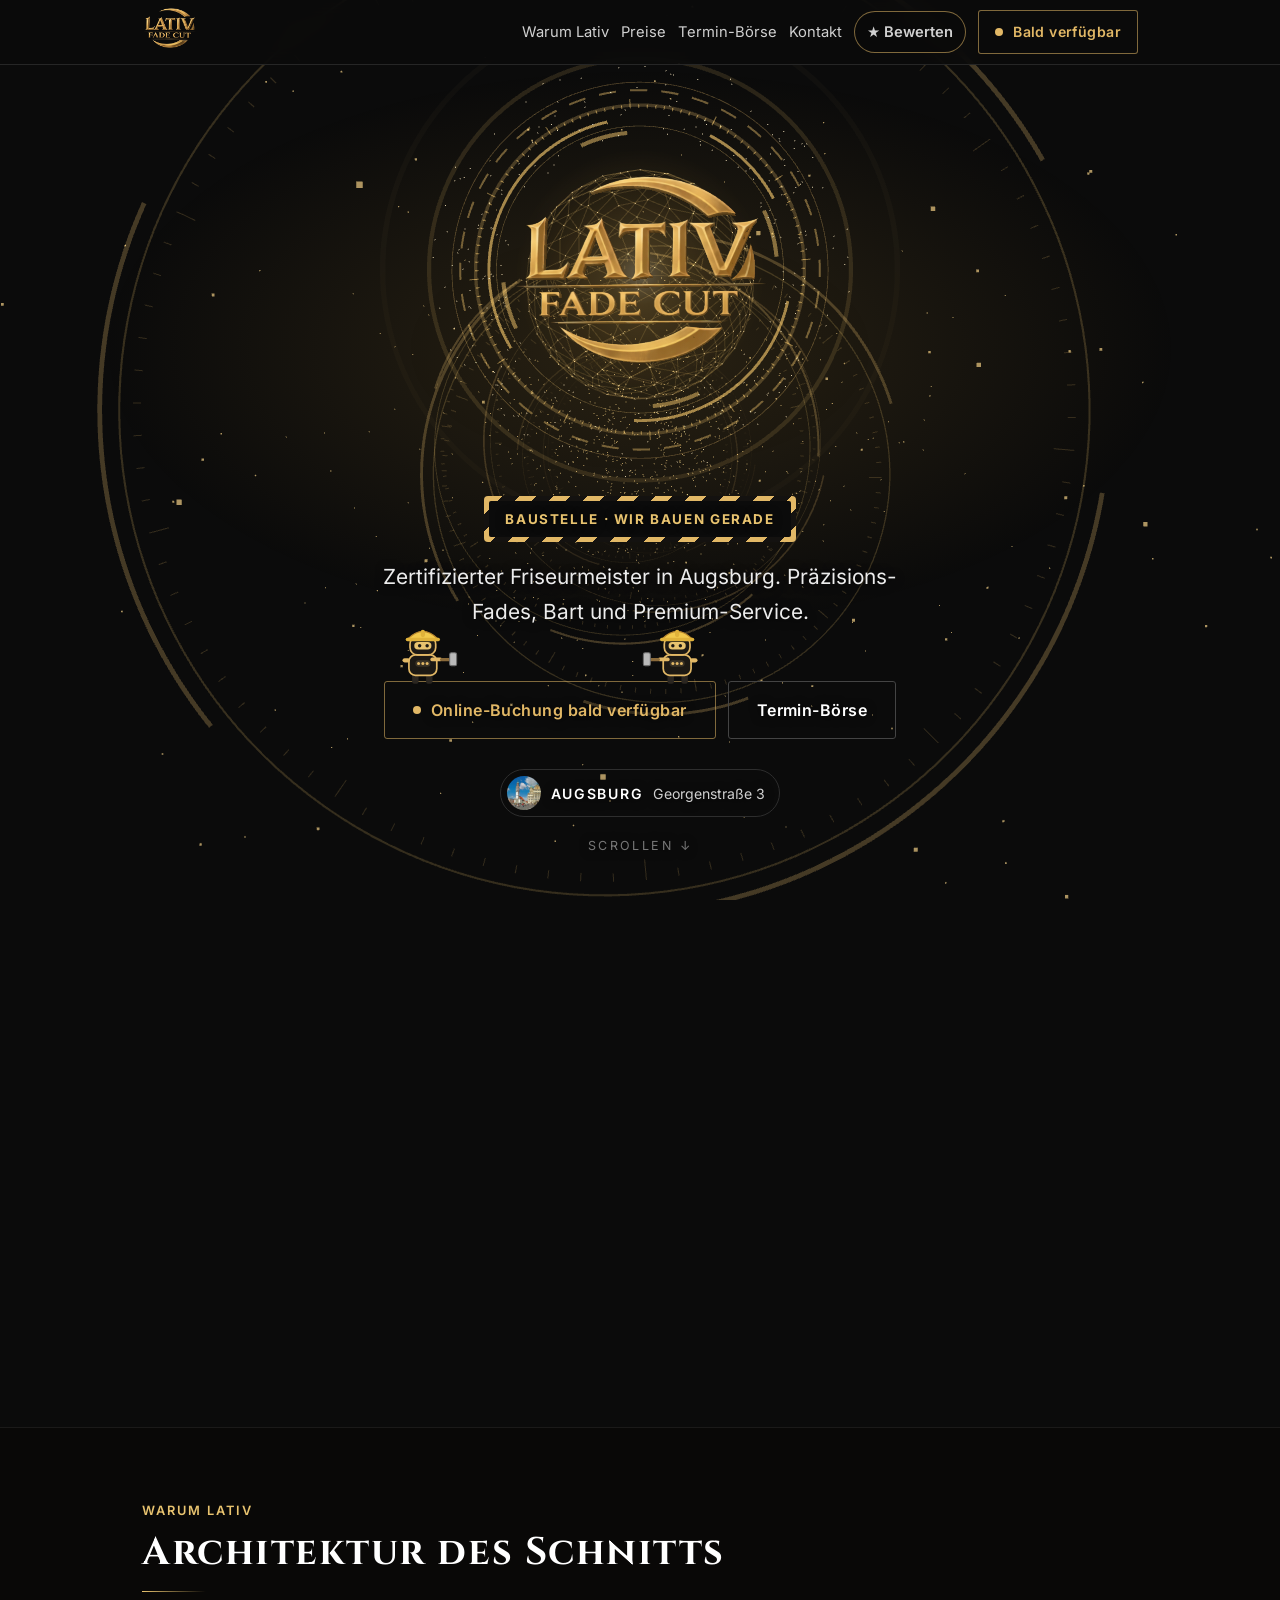
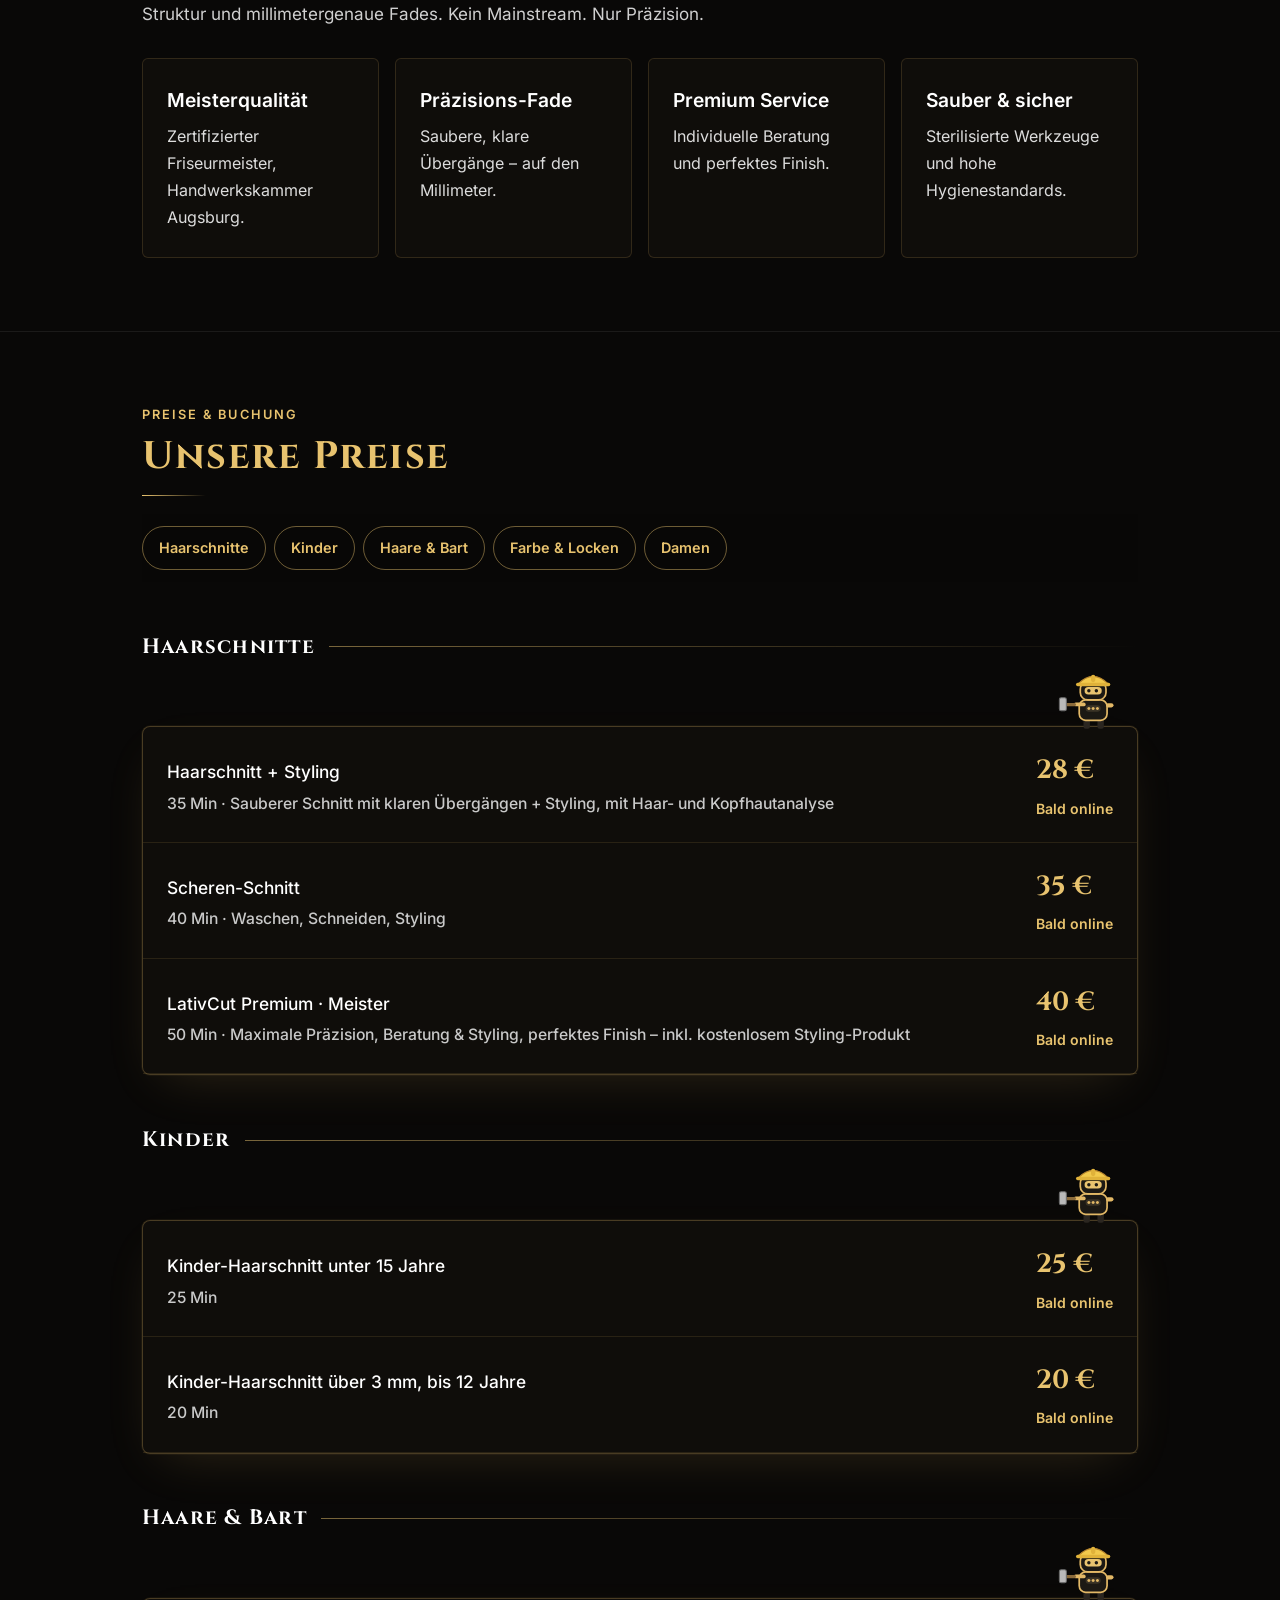
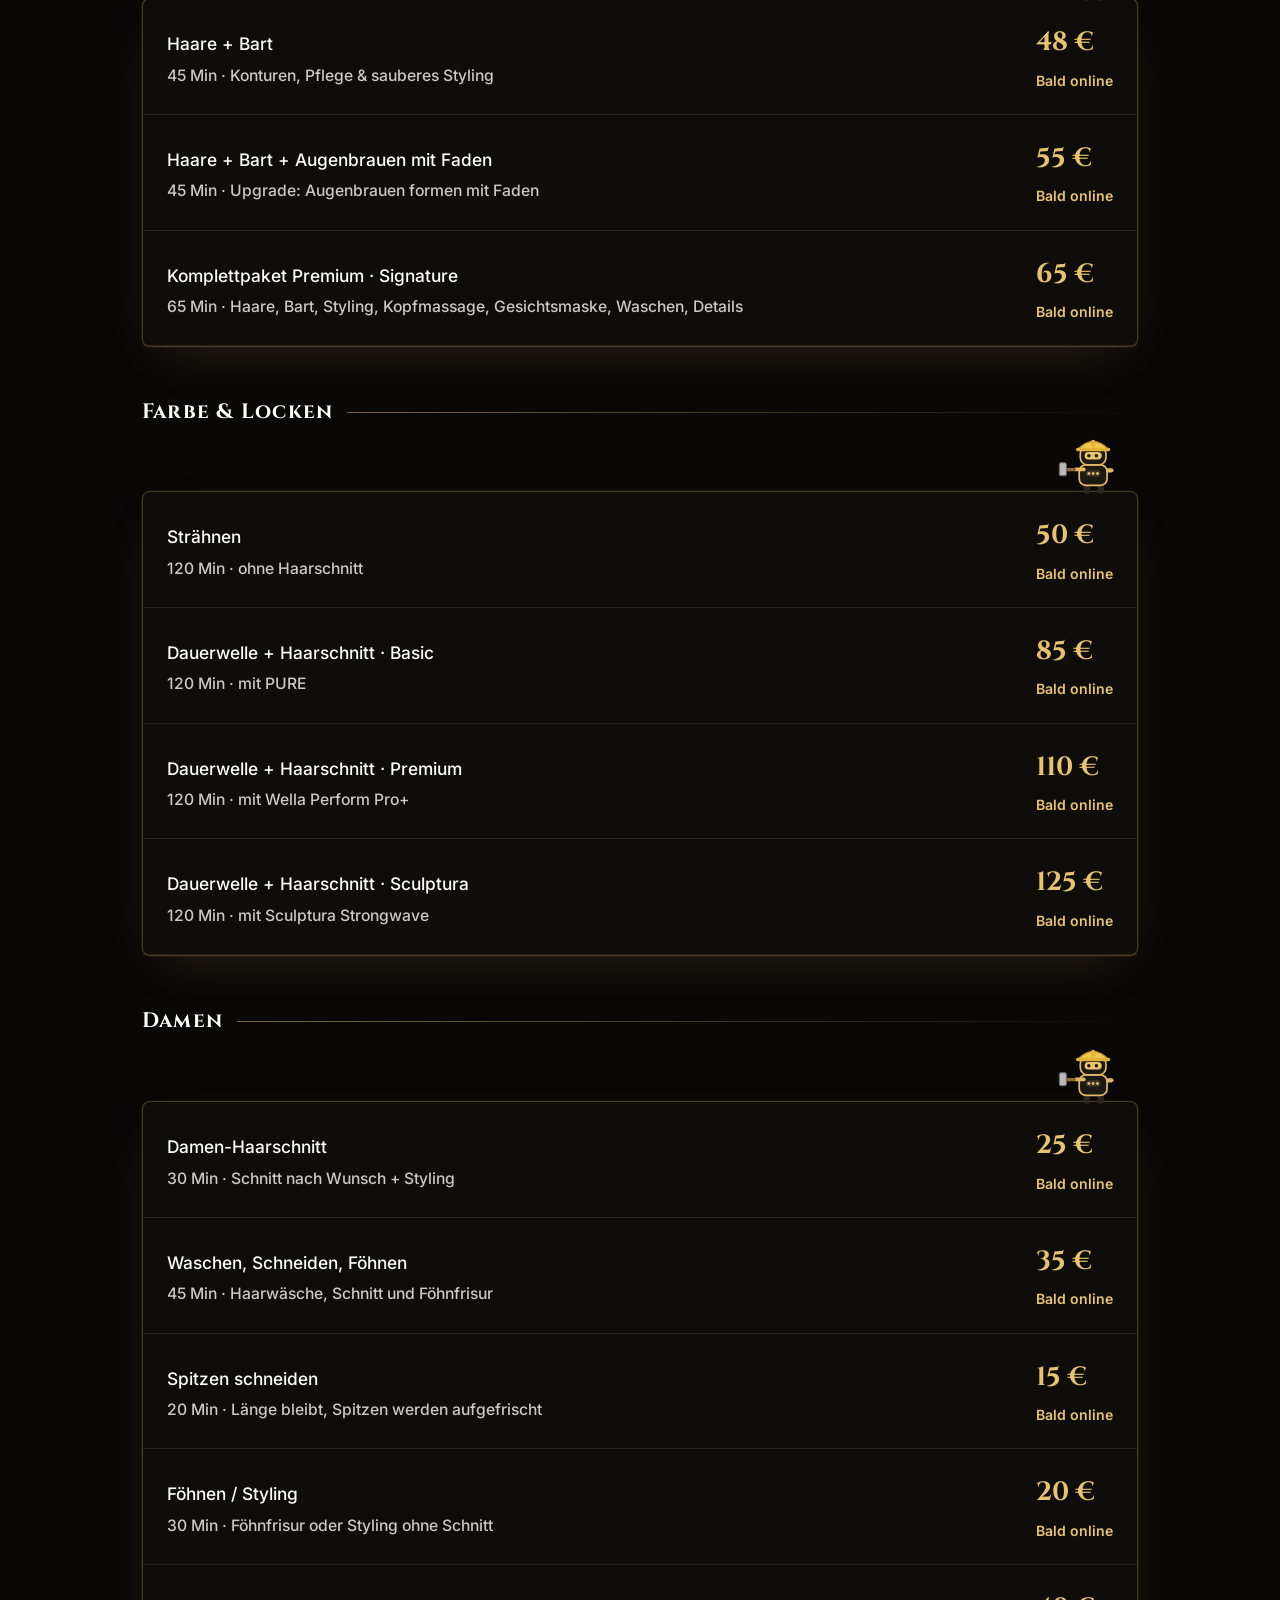
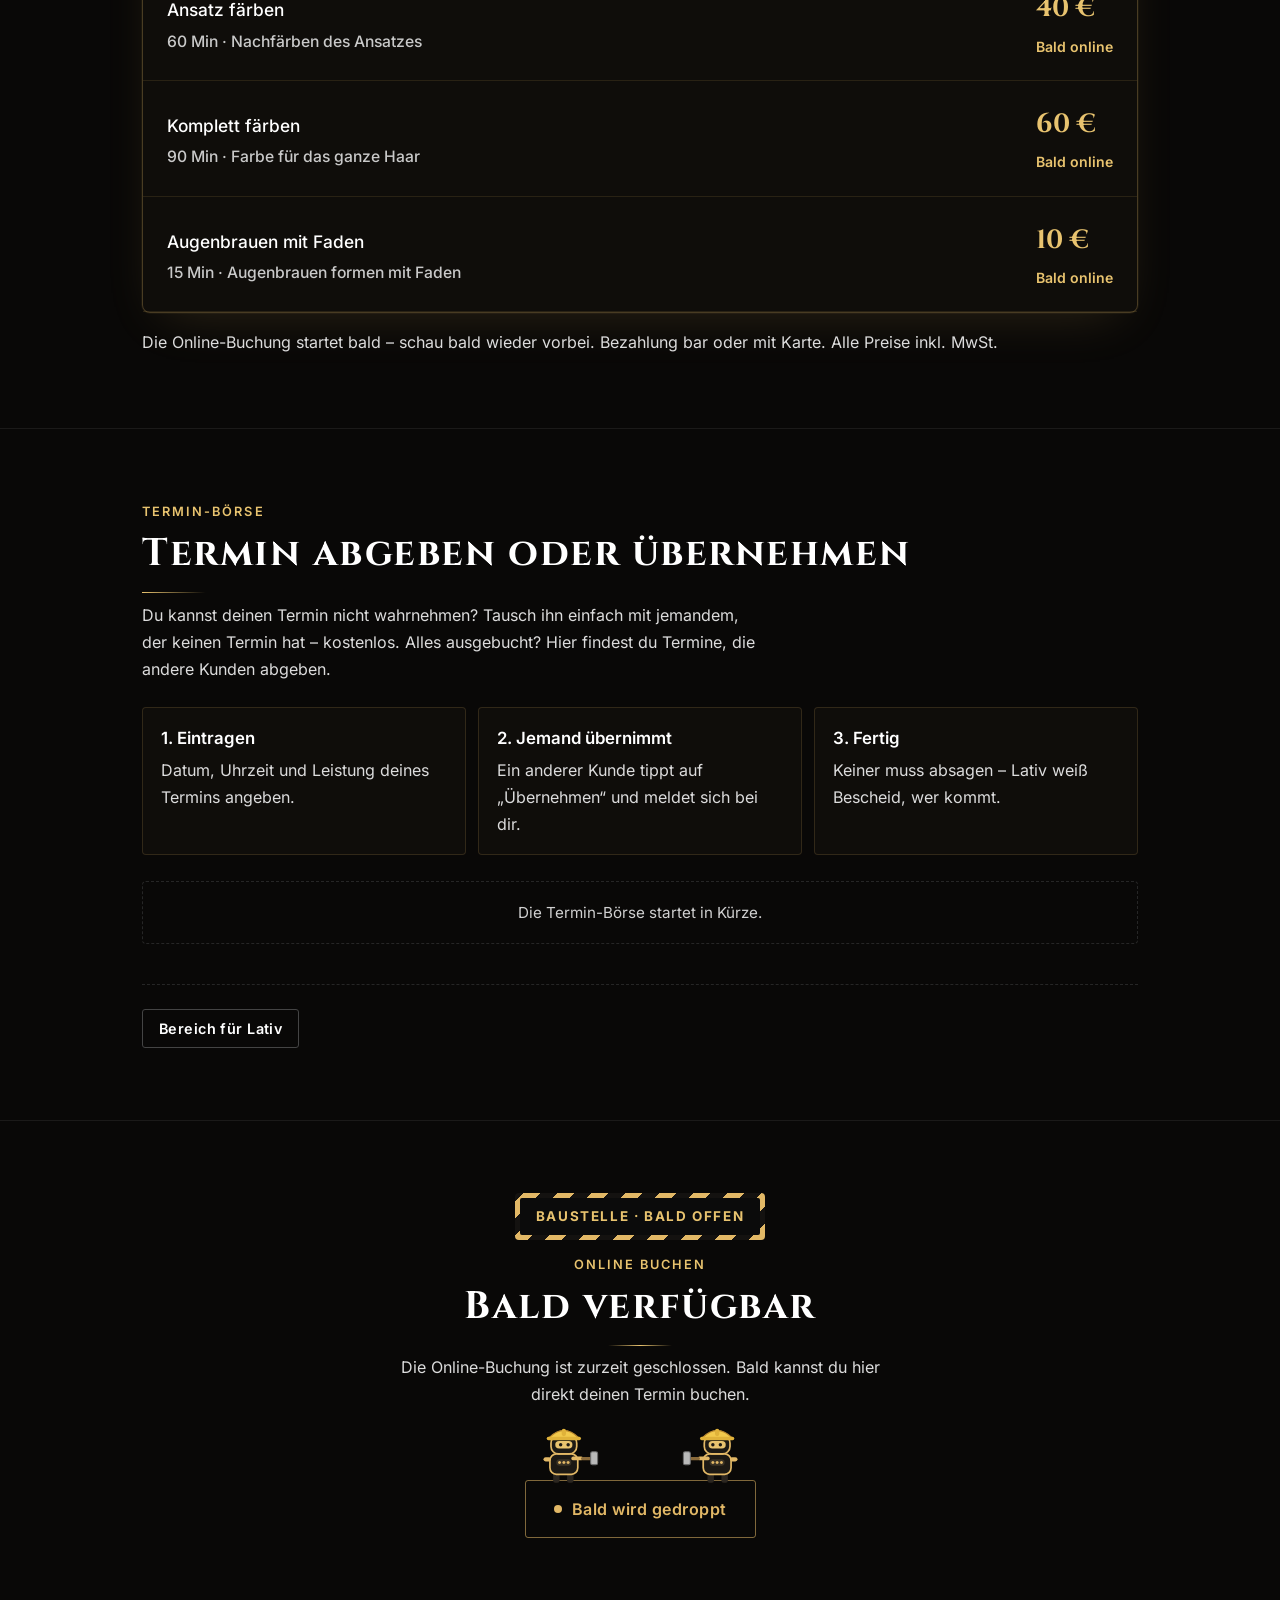
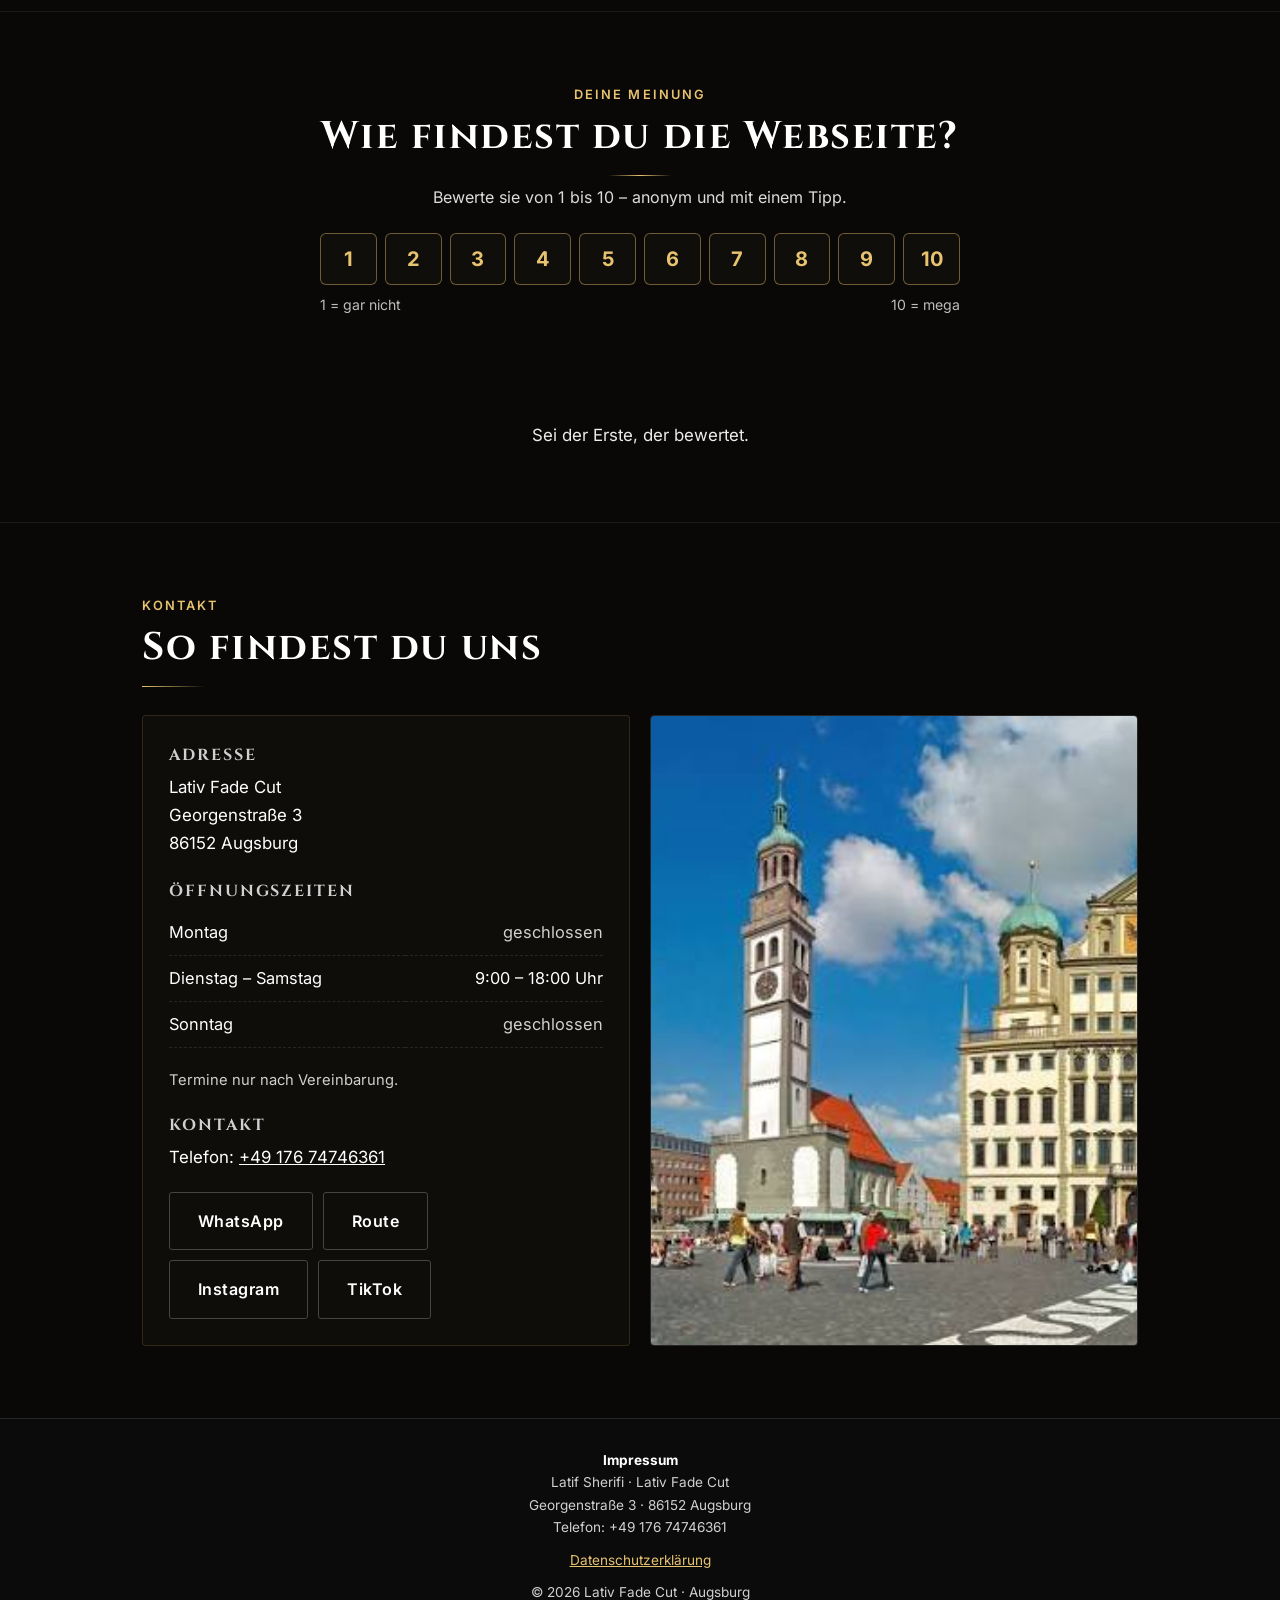
==== index.html @ 066f89dd "Lokale Schriften, Datenschutz Co-Authored-By: Claude Opus 5.5 <noreply@anthropic.com> Claude-Session" ====
<!DOCTYPE html>
<html lang="de">
<head>
<meta charset="utf-8">
<meta name="viewport" content="width=device-width, initial-scale=1">
<title>Lativ Fade Cut – Friseur in Augsburg</title>
<meta name="description" content="Lativ Fade Cut – Friseurmeister in Augsburg. Fade, Locken, Farbe, Damen- und Herrenhaarschnitte. Georgenstraße 3, 86152 Augsburg. Termin online buchen oder über die Termin-Börse übernehmen.">
<link rel="icon" href="img/logo.png">
<link rel="stylesheet" href="fonts.css">
<style>
  :root{
    --bg:#0b0b0b; --panel:#141414; --line:#262626;
    --gold:#ffffff; --gold-2:#ffffff; --text:#ffffff; --muted:#d0d0d0;
  }
  *{box-sizing:border-box;margin:0;padding:0}
  html{scroll-behavior:smooth}
  body{background:var(--bg);color:var(--text);font-family:Inter,system-ui,sans-serif;line-height:1.55;-webkit-font-smoothing:antialiased}
  a{color:inherit}
  .wrap{max-width:1040px;margin:0 auto;padding:0 22px}
  h1,h2,h3{font-family:Cinzel,serif;font-weight:700;letter-spacing:.04em}
  h2{font-size:clamp(1.6rem,4vw,2.2rem);color:var(--gold-2);margin-bottom:8px}
  .eyebrow{font-size:.78rem;letter-spacing:.22em;text-transform:uppercase;color:var(--muted);font-weight:600;margin-bottom:10px}
  section{padding:72px 0;border-top:1px solid var(--line)}


  .btn{display:inline-flex;align-items:center;justify-content:center;gap:10px;padding:15px 28px;border-radius:3px;font-weight:600;font-size:1rem;letter-spacing:.03em;text-decoration:none;transition:background .15s ease, border-color .15s ease;cursor:pointer;font-family:inherit}
  .btn-gold{background:#fff;border:1px solid #fff;color:#0b0b0b}
  .btn-gold:hover{background:#e4e4e4;border-color:#e4e4e4}
  .btn-ghost{border:1px solid #444;color:#fff;background:transparent}
  .btn-ghost:hover{border-color:var(--gold)}
  .btn-sm{padding:10px 16px;font-size:.9rem}

  header{position:sticky;top:0;z-index:20;background:rgba(11,11,11,.86);backdrop-filter:blur(10px);border-bottom:1px solid var(--line)}
  .nav{display:flex;align-items:center;justify-content:space-between;height:64px}
  .nav img{height:42px;width:auto}
  .nav nav{display:flex;gap:22px;align-items:center}
  .nav nav a{text-decoration:none;color:var(--muted);font-size:.92rem}
  .nav nav a:hover{color:var(--gold-2)}
  .nav .btn{padding:9px 16px;font-size:.88rem}
  .nav nav a.btn{color:#0b0b0b}
  @media(max-width:720px){.nav nav a.link{display:none}}

  /* 3D-Logo-Hero: Logo setzt sich aus Teilen zusammen, dreht mit Maus/Finger/Scroll */
  .hero{position:relative;height:118vh}
  .stage{position:sticky;top:64px;height:calc(100vh - 64px);height:calc(100svh - 64px);overflow:hidden;display:flex;flex-direction:column;justify-content:flex-end;align-items:center;text-align:center;padding:0 22px 44px;background:radial-gradient(ellipse 60% 48% at 50% 34%,rgba(201,154,60,.16),transparent 70%)}
  .stage canvas{position:absolute;inset:0;width:100%;height:100%;display:block;touch-action:pan-y}
  .stage img.logo{position:absolute;left:50%;top:30%;transform:translate(-50%,-50%);width:min(380px,78vw);height:auto}
  .stage.gl img.logo{display:none}
  .stage.flat img.logo{animation:float3d 6s ease-in-out infinite}
  @keyframes float3d{0%,100%{transform:translate(-50%,-50%) perspective(800px) rotateY(-14deg)}50%{transform:translate(-50%,-54%) perspective(800px) rotateY(14deg)}}
  .copy{position:relative;z-index:2}
  .hero p.lead{font-size:clamp(1.05rem,2.6vw,1.25rem);color:var(--muted);max-width:560px;margin:0 auto 22px}
  .hero .cta{display:flex;gap:12px;justify-content:center;flex-wrap:wrap}
  .hint{margin-top:18px;font-size:.78rem;letter-spacing:.2em;color:#777;animation:bob 2s ease-in-out infinite}
  @keyframes bob{50%{transform:translateY(5px)}}
  @media(max-width:720px){.stage{padding-bottom:96px}.hint{display:none}}
  .badge{display:inline-flex;align-items:center;gap:10px;margin-top:30px;padding:6px 14px 6px 6px;border-radius:999px;border:1px solid #2e2e2e;font-size:.88rem;color:var(--muted)}
  .badge img{width:34px;height:34px;border-radius:50%;object-fit:cover}
  .badge b{letter-spacing:.12em;color:var(--text);font-weight:600}

  .grid{display:grid;grid-template-columns:repeat(auto-fit,minmax(210px,1fr));gap:16px;margin-top:30px}
  .card{background:var(--panel);border:1px solid var(--line);border-radius:4px;padding:24px}
  .card h3{font-size:1.1rem;color:var(--gold-2);margin-bottom:6px}
  .card p{color:var(--muted);font-size:.95rem}

  .prices{margin-top:24px;background:var(--panel);border:1px solid var(--line);border-radius:4px;overflow:hidden}
  .row{display:flex;justify-content:space-between;align-items:baseline;gap:16px;padding:20px 24px;border-bottom:1px solid var(--line)}
  .row:last-child{border-bottom:none}
  .row span{color:var(--muted);font-size:.9rem;display:block}
  a.row{text-decoration:none;transition:background .15s}
  a.row:hover{background:#181614}
  .row strong em{display:block;font-family:Inter,sans-serif;font-style:normal;font-size:.8rem;color:var(--muted);text-align:right;margin-top:4px}
  .row strong{font-family:Cinzel,serif;font-size:1.5rem;color:var(--gold-2);white-space:nowrap}
  .note{margin-top:16px;color:var(--muted);font-size:.92rem}

  .book{text-align:center}
  .book p{color:var(--muted);max-width:520px;margin:0 auto 26px}

  /* Termin-Börse */
  .tb-intro{color:var(--muted);max-width:620px;margin:6px 0 24px}
  .tb-steps{display:grid;grid-template-columns:repeat(auto-fit,minmax(200px,1fr));gap:12px;margin-bottom:26px}
  .tb-step{background:var(--panel);border:1px solid var(--line);border-radius:4px;padding:16px 18px;font-size:.92rem;color:var(--muted)}
  .tb-step b{display:block;color:#fff;font-family:Cinzel,serif;font-size:1.05rem;margin-bottom:4px}
  .tb-list{display:grid;grid-template-columns:repeat(auto-fit,minmax(280px,1fr));gap:14px;margin-top:14px}
  .offer{background:var(--panel);border:1px solid var(--line);border-radius:4px;padding:18px 20px;display:flex;flex-direction:column;gap:10px}
  .offer.taken{opacity:.5}
  .offer .when{font-family:Cinzel,serif;font-size:1.15rem}
  .offer .what{color:var(--muted);font-size:.9rem}
  .offer .top{display:flex;justify-content:space-between;align-items:flex-start;gap:10px}
  .pill{font-size:.8rem;padding:4px 12px;border-radius:999px;border:1px solid #444;white-space:nowrap}
  .pill.free{background:#fff;color:#0b0b0b;border-color:#fff}
  .panel{background:var(--panel);border:1px solid var(--line);border-radius:4px;padding:22px;margin-top:14px}
  .field{display:block;margin-top:12px;font-size:.85rem;color:var(--muted)}
  .field input,.field select{display:block;width:100%;margin-top:6px;background:#0b0b0b;color:#fff;border:1px solid #333;border-radius:3px;padding:11px 12px;font-size:1rem;font-family:inherit}
  .field input:focus,.field select:focus{outline:none;border-color:#fff}
  .err{color:#f09595;font-size:.88rem;margin-top:10px;min-height:1em}
  .ok{color:#fff;font-size:.95rem;margin-top:10px}
  .actions{display:flex;gap:10px;flex-wrap:wrap;margin-top:16px}
  .sub{font-size:.78rem;letter-spacing:.2em;color:var(--muted);font-weight:600;margin-top:30px}
  .hidden{display:none}
  .admin{margin-top:40px;border-top:1px dashed var(--line);padding-top:24px}
  .logrow{padding:12px 0;border-bottom:1px dashed var(--line);font-size:.95rem}
  .logrow small{display:block;color:var(--muted)}
  .empty{color:var(--muted);font-size:.95rem;padding:18px;border:1px dashed var(--line);border-radius:4px;text-align:center}

  .contact{display:grid;grid-template-columns:1fr 1fr;gap:20px;margin-top:28px}
  @media(max-width:720px){.contact{grid-template-columns:1fr}}
  .contact .photo{border-radius:4px;overflow:hidden;border:1px solid var(--line);min-height:240px;background:url(img/rathaus.jpg) center/cover}
  .info{background:var(--panel);border:1px solid var(--line);border-radius:4px;padding:26px}
  .info h3{font-size:1rem;color:var(--muted);margin:0 0 6px;letter-spacing:.12em}
  .info p{margin-bottom:20px}
  .hours{width:100%;border-collapse:collapse;margin-bottom:20px}
  .hours td{padding:6px 0;border-bottom:1px dashed var(--line)}
  .hours td:last-child{text-align:right;color:var(--gold-2)}
  .hours tr.closed td:last-child{color:var(--muted)}


  /* ===== Ganze Seite 3D: fester WebGL-Hintergrund + 3D-Karten ===== */
  #bg3d{position:fixed;inset:0;width:100%;height:100%;z-index:0;pointer-events:none;display:block}
  main,footer{position:relative;z-index:1}
  section{border-top:1px solid rgba(255,255,255,.07)}
  .card,.prices,.info,.tb-step,.offer,.panel{background:rgba(18,16,13,.9);border-color:rgba(226,184,102,.16)}
  .card,.prices,.info{position:relative}
  @media(hover:hover){.card,.prices,.info{transform-style:preserve-3d}}
  .card::after,.prices::after,.info::after{content:"";position:absolute;inset:0;border-radius:inherit;pointer-events:none;opacity:0;transition:opacity .3s;background:radial-gradient(420px circle at var(--mx,50%) var(--my,50%),rgba(226,184,102,.13),transparent 60%)}
  .card:hover::after,.prices:hover::after,.info:hover::after{opacity:1}
  .card h3{transform:translateZ(30px)}
  .js3d .r3d{opacity:0;transform:perspective(900px) rotateX(16deg) translateY(46px) scale(.97);transition:opacity .9s ease,transform 1s cubic-bezier(.2,.7,.2,1)}
  .js3d .r3d.in{opacity:1;transform:perspective(900px) rotateX(0) translateY(0) scale(1)}
  .js3d .r3d.in.tilt{transition:transform .15s ease-out}

  /* ===== Gold-Preise + Daten-Pakete zum Logo ===== */
  #preise h2{background:linear-gradient(100deg,#a87a2a,#f3d27e 40%,#fff3cf 50%,#e2b866 60%,#a87a2a);background-size:260% 100%;-webkit-background-clip:text;background-clip:text;-webkit-text-fill-color:transparent;animation:shine 6s linear infinite}
  .row strong{background:linear-gradient(100deg,#b8862e 0%,#f6d98b 35%,#fff4d0 50%,#e2b866 65%,#a87a2a 100%);background-size:260% 100%;-webkit-background-clip:text;background-clip:text;-webkit-text-fill-color:transparent;animation:shine 4s linear infinite;filter:drop-shadow(0 0 10px rgba(226,184,102,.25))}
  .row strong em{-webkit-text-fill-color:#d9b267;color:#d9b267}
  @keyframes shine{from{background-position:130% 0}to{background-position:-130% 0}}
  .prices{border-color:rgba(226,184,102,.28)!important;box-shadow:0 0 0 1px rgba(226,184,102,.05),0 18px 50px -20px rgba(226,184,102,.18)}
  .row{border-bottom-color:rgba(226,184,102,.12)!important;transition:background .4s,box-shadow .4s}
  a.row:hover{background:rgba(226,184,102,.07)}
  .row.send{background:rgba(226,184,102,.08);box-shadow:inset 3px 0 0 #e2b866}
  #data3d{position:fixed;inset:0;width:100%;height:100%;z-index:25;pointer-events:none}
  .nav img{transition:transform .25s,filter .25s}

  /* ===== Vor dem Start: Buchung noch zu ===== */
  .btn.soon{background:transparent!important;border:1px solid rgba(226,184,102,.55)!important;color:#e2b866!important;cursor:default;pointer-events:none;gap:10px}
  .btn.soon::before{content:"";width:8px;height:8px;border-radius:50%;background:#e2b866;box-shadow:0 0 0 0 rgba(226,184,102,.6);animation:ping 1.8s ease-out infinite}
  @keyframes ping{70%{box-shadow:0 0 0 9px rgba(226,184,102,0)}100%{box-shadow:0 0 0 0 rgba(226,184,102,0)}}
  .closed-pill{display:inline-flex;align-items:center;gap:8px;margin-bottom:16px;padding:6px 14px;border-radius:999px;border:1px solid rgba(226,184,102,.4);background:rgba(18,16,13,.6);color:#e2b866;font-size:.82rem;letter-spacing:.14em;font-weight:600}
  .closed .row{pointer-events:none;cursor:default}
  .float .btn.soon,header .btn.soon{background:rgba(11,11,11,.96)!important}
  .closed .row strong em{-webkit-text-fill-color:#9a8a6a;color:#9a8a6a}

  /* ===== Gut lesbare Schrift: größer, mehr Kontrast, kein Glanz, kein Blinken ===== */
  body{font-size:17px;line-height:1.65}
  .eyebrow{font-size:.86rem;letter-spacing:.14em;color:#d8d8d8}
  h2{font-size:clamp(1.8rem,4.6vw,2.4rem);line-height:1.2}
  .hero p.lead{font-size:clamp(1.12rem,2.8vw,1.3rem);color:#ececec}
  .copy,.hero p.lead{text-shadow:0 1px 10px rgba(0,0,0,.85)}
  .card p,.note,.tb-intro,.tb-step,.offer .what,.book p{font-size:1rem;color:#d6d6d6}
  .card h3{font-size:1.2rem}
  .row{padding:22px 24px}
  .row div{font-size:1.08rem;font-weight:500}
  .row span{font-size:.98rem;color:#cfcfcf;margin-top:4px}
  #preise h2,.row strong{background:none!important;-webkit-text-fill-color:#e8c36f!important;color:#e8c36f!important;animation:none!important;filter:none!important}
  .row strong{font-size:1.65rem}
  .row strong em{font-size:.88rem!important;font-weight:600;-webkit-text-fill-color:#e8c36f!important;color:#e8c36f!important}
  .hours td{padding:9px 0;font-size:1.02rem}
  .info p{font-size:1.05rem}
  .card::after,.prices::after,.info::after{display:none}
  .hint{animation:none}
  .btn.soon::before{animation:none}
  .card,.prices,.info,.tb-step,.offer,.panel{background:rgba(16,14,12,.88)}

  /* ===== Baustelle: kleine Agenten hämmern an der Buchung ===== */
  .btn.soon{position:relative;overflow:visible}
  .closed .prices{position:relative;overflow:visible}
  .bot{position:absolute;bottom:calc(100% - 4px);width:52px;height:60px;pointer-events:none;z-index:3}
  .bot.l{left:14px}.bot.r{right:14px}
  .bot.r svg{transform:scaleX(-1)}
  .bot svg{width:100%;height:100%;overflow:visible}
  .bot .arm{transform-box:view-box;transform-origin:29px 31px;animation:hammer 1s cubic-bezier(.55,0,.5,1) infinite}
  .bot .bod{transform-box:view-box;transform-origin:22px 48px;animation:squash 1s ease-in-out infinite}
  .bot .spark{opacity:0;transform-box:view-box;transform-origin:41px 47px;animation:spark 1s ease-out infinite}
  .bot.r .arm,.bot.r .bod,.bot.r .spark{animation-delay:-.5s}
  .prices .bot.r{right:20px}
  @keyframes hammer{0%{transform:rotate(-50deg)}55%{transform:rotate(-62deg)}72%{transform:rotate(72deg)}80%{transform:rotate(64deg)}100%{transform:rotate(-50deg)}}
  @keyframes squash{0%,60%,100%{transform:scale(1,1)}74%{transform:scale(1.06,.93)}86%{transform:scale(.98,1.02)}}
  @keyframes spark{0%,70%{opacity:0;transform:scale(.4)}74%{opacity:.9;transform:scale(1)}88%{opacity:0;transform:scale(1.3)}100%{opacity:0}}
  .tape{display:inline-block;padding:5px;margin-bottom:18px;border-radius:4px;background:repeating-linear-gradient(-45deg,#e2b866 0 12px,#141210 12px 24px)}
  .tape span{display:block;background:#0b0b0b;color:#e8c36f;padding:7px 16px;font-weight:700;letter-spacing:.12em;font-size:.84rem;border-radius:2px}
  .book .tape{margin-bottom:14px}
  .closed .hero .cta{margin-top:52px}
  .closed #buchen .btn.soon{margin-top:46px}
  .closed #preise .prices{margin-top:62px}
  /* ===== Logo fällt durch den Ring und landet auf dem Landeplatz ===== */
  #logo3d.fly{position:fixed;inset:auto;left:0;top:0;width:100%;z-index:-1;pointer-events:none}
  .dock{height:300px;position:relative}
  @media(max-width:720px){.dock{height:250px}}
  /* ===== Abstimmung 1–10 ===== */
  .vote{text-align:center}
  .vote p.vsub{font-size:1rem;letter-spacing:0;font-weight:400;color:#d6d6d6;max-width:520px;margin:6px auto 22px}
  .scale{display:grid;grid-template-columns:repeat(10,minmax(0,1fr));gap:8px;max-width:640px;margin:0 auto}
  @media(max-width:600px){.scale{grid-template-columns:repeat(5,minmax(0,1fr))}}
  .scale button{height:52px;border-radius:6px;border:1px solid rgba(226,184,102,.45);background:rgba(18,16,13,.9);color:#e8c36f;font:700 1.25rem Inter,sans-serif;cursor:pointer;transition:background .15s,transform .15s}
  .scale button:hover{background:rgba(226,184,102,.12)}
  .scale button:focus-visible{outline:2px solid #e8c36f;outline-offset:2px}
  .scale button.mine{background:#e8c36f;color:#0b0b0b}
  .scale.done button{cursor:default}
  .ends{display:flex;justify-content:space-between;max-width:640px;margin:8px auto 0;color:#bdbdbd;font-size:.88rem}
  .result{margin:22px auto 0;max-width:640px;min-height:1.6em;font-size:1.05rem;color:#ececec}
  .result b{color:#e8c36f;font-size:1.5rem}
  .bars{display:grid;grid-template-columns:repeat(10,minmax(0,1fr));gap:8px;max-width:640px;margin:14px auto 0;height:70px;align-items:end}
  .bars i{display:block;background:linear-gradient(#e8c36f,#a87a2a);border-radius:3px 3px 0 0;min-height:2px}
  /* Kleiner Bewerten-Knopf oben (nur solange die Buchung zu ist) */
  .rate-top{display:inline-flex;align-items:center;gap:6px;padding:8px 12px;border-radius:999px;border:1px solid rgba(226,184,102,.55);color:#e8c36f;text-decoration:none;font-size:.85rem;font-weight:600;white-space:nowrap;background:rgba(11,11,11,.6)}
  .rate-top:hover{background:rgba(226,184,102,.12)}
  .nav nav{gap:12px}
  @media(max-width:420px){.rate-top{padding:7px 10px;font-size:.8rem}.nav .btn{padding:8px 11px;font-size:.8rem}}
  /* ===== Feinschliff: Lesbarkeit, Luxus, Preis-Übersicht ===== */
  main > section{background:rgba(9,8,7,.78)}
  .eyebrow{color:#e8c36f;font-size:.8rem;letter-spacing:.16em}
  section h2{line-height:1.15}
  section h2::after{content:"";display:block;width:64px;height:1px;margin-top:16px;background:linear-gradient(90deg,#e8c36f,rgba(232,195,111,0))}
  .vote h2::after,.book h2::after{margin-left:auto;margin-right:auto;background:linear-gradient(90deg,rgba(232,195,111,0),#e8c36f,rgba(232,195,111,0))}
  .card h3,.tb-step b{font-family:Inter,system-ui,sans-serif!important;font-weight:600;letter-spacing:0;color:#fff;transform:none}
  .card p,.tb-step,.offer .what,.note,.tb-intro,.book p,.vote p.vsub{color:#dcdcdc;line-height:1.7}
  .card{padding:26px 24px;border-radius:6px}
  .prices{border-radius:8px}
  .row div{color:#fff}
  .row span{color:#c9c9c9}
  .cat{font-family:Cinzel,serif;font-size:1.3rem;letter-spacing:.06em;color:#fff;margin:48px 0 14px;display:flex;align-items:center;gap:14px;scroll-margin-top:130px}
  .cat::after{content:"";flex:1;height:1px;background:linear-gradient(90deg,rgba(232,195,111,.5),rgba(232,195,111,0))}
  .chips{position:sticky;top:64px;z-index:6;display:flex;gap:8px;overflow-x:auto;padding:12px 0;margin:18px 0 0;background:rgba(9,8,7,.95);scrollbar-width:none}
  .chips::-webkit-scrollbar{display:none}
  .chips a{flex:none;padding:9px 16px;border:1px solid rgba(232,195,111,.45);border-radius:999px;color:#e8c36f;text-decoration:none;font-size:.9rem;font-weight:600;white-space:nowrap}
  .chips a:hover{background:rgba(232,195,111,.12)}
  .closed .float{display:none}
  .closed footer{padding-bottom:40px}
  footer{border-top:1px solid var(--line);padding:30px 0 110px;color:var(--muted);font-size:.85rem;text-align:center}

  .float{position:fixed;left:16px;right:16px;bottom:16px;z-index:30;display:none}
  .float .btn{width:100%}
  @media(max-width:720px){.float{display:block}}
</style>
</head>
<body>

<canvas id="bg3d" aria-hidden="true"></canvas>
<header>
  <div class="wrap nav">
    <a href="#top"><img src="img/logo.png" alt="Lativ Fade Cut"></a>
    <nav>
      <a class="link" href="#leistungen">Warum Lativ</a>
      <a class="link" href="#preise">Preise</a>
      <a class="link" href="#tauschen">Termin-Börse</a>
      <a class="link" href="#kontakt">Kontakt</a>
      <a class="btn btn-gold js-book" href="https://cal.eu/lativfadecut">Termin buchen</a>
    </nav>
  </div>
</header>

<main id="top">
  <div class="hero">
    <div class="stage" id="stage">
      <canvas id="logo3d" aria-hidden="true"></canvas>
      <img class="logo" src="img/logo.png" alt="Lativ Fade Cut Logo">
      <div class="copy">
        <p class="lead">Zertifizierter Friseurmeister in Augsburg. Präzisions-Fades, Bart und Premium-Service.</p>
        <div class="cta">
          <a class="btn btn-gold js-book" href="https://cal.eu/lativfadecut">Jetzt Termin buchen</a>
          <a class="btn btn-ghost" href="#tauschen">Termin-Börse</a>
        </div>
        <div class="badge"><img src="img/rathaus.jpg" alt=""><b>AUGSBURG</b> Georgenstraße 3</div>
        <div class="hint">SCROLLEN ↓</div>
      </div>
    </div>
  </div>

  <div class="dock" id="dock" aria-hidden="true"></div>

  <section id="leistungen">
    <div class="wrap">
      <div class="eyebrow">Warum Lativ</div>
      <h2>Architektur des Schnitts</h2>
      <p style="color:var(--muted);max-width:620px;margin-top:6px">Struktur und millimetergenaue Fades. Kein Mainstream. Nur Präzision.</p>
      <div class="grid">
        <div class="card"><h3>Meisterqualität</h3><p>Zertifizierter Friseurmeister, Handwerkskammer Augsburg.</p></div>
        <div class="card"><h3>Präzisions-Fade</h3><p>Saubere, klare Übergänge – auf den Millimeter.</p></div>
        <div class="card"><h3>Premium Service</h3><p>Individuelle Beratung und perfektes Finish.</p></div>
        <div class="card"><h3>Sauber &amp; sicher</h3><p>Sterilisierte Werkzeuge und hohe Hygienestandards.</p></div>
      </div>
    </div>
  </section>

  <section id="preise">
    <div class="wrap">
      <div class="eyebrow">Preise &amp; Buchung</div>
      <h2>Unsere Preise</h2>
      <nav class="chips" aria-label="Preis-Kategorien">
        <a href="#p-herren">Haarschnitte</a><a href="#p-kinder">Kinder</a><a href="#p-bart">Haare &amp; Bart</a><a href="#p-farbe">Farbe &amp; Locken</a><a href="#p-damen">Damen</a>
      </nav>
      <h3 class="cat" id="p-herren">Haarschnitte</h3>
      <div class="prices">
        <a class="row" href="https://cal.eu/lativfadecut/classic-haarschnitt-30"><div>Haarschnitt + Styling<span>35 Min · Sauberer Schnitt mit klaren Übergängen + Styling, mit Haar- und Kopfhautanalyse</span></div><strong>28 €<em>Buchen →</em></strong></a>
        <a class="row" href="https://cal.eu/lativfadecut/scheren-schnitt"><div>Scheren-Schnitt<span>40 Min · Waschen, Schneiden, Styling</span></div><strong>35 €<em>Buchen →</em></strong></a>
        <a class="row" href="https://cal.eu/lativfadecut/premium-haarschnitt-40"><div>LativCut Premium · Meister<span>50 Min · Maximale Präzision, Beratung &amp; Styling, perfektes Finish – inkl. kostenlosem Styling-Produkt</span></div><strong>40 €<em>Buchen →</em></strong></a>
      </div>
      <h3 class="cat" id="p-kinder">Kinder</h3>
      <div class="prices">
        <a class="row" href="https://cal.eu/lativfadecut/kinder-haarschnitt-unter-12-jahre-alt-20"><div>Kinder-Haarschnitt unter 15 Jahre<span>25 Min</span></div><strong>25 €<em>Buchen →</em></strong></a>
        <a class="row" href="https://cal.eu/lativfadecut/kinder-haarschnitt-uber-3-mm-bis-12-jahre-alt-16"><div>Kinder-Haarschnitt über 3 mm, bis 12 Jahre<span>20 Min</span></div><strong>20 €<em>Buchen →</em></strong></a>
      </div>
      <h3 class="cat" id="p-bart">Haare &amp; Bart</h3>
      <div class="prices">
        <a class="row" href="https://cal.eu/lativfadecut/haarschnitt-bart-35"><div>Haare + Bart<span>45 Min · Konturen, Pflege &amp; sauberes Styling</span></div><strong>48 €<em>Buchen →</em></strong></a>
        <a class="row" href="https://cal.eu/lativfadecut/augenbrauen-mit-faden-40"><div>Haare + Bart + Augenbrauen mit Faden<span>45 Min · Upgrade: Augenbrauen formen mit Faden</span></div><strong>55 €<em>Buchen →</em></strong></a>
        <a class="row" href="https://cal.eu/lativfadecut/komplettpaket-premium-65"><div>Komplettpaket Premium · Signature<span>65 Min · Haare, Bart, Styling, Kopfmassage, Gesichtsmaske, Waschen, Details</span></div><strong>65 €<em>Buchen →</em></strong></a>
      </div>
      <h3 class="cat" id="p-farbe">Farbe &amp; Locken</h3>
      <div class="prices">
        <a class="row" href="https://cal.eu/lativfadecut/strahnen-95"><div>Strähnen<span>120 Min · ohne Haarschnitt</span></div><strong>50 €<em>Buchen →</em></strong></a>
        <a class="row" href="https://cal.eu/lativfadecut"><div>Dauerwelle + Haarschnitt · Basic<span>120 Min · mit PURE</span></div><strong>85 €<em>Buchen →</em></strong></a>
        <a class="row" href="https://cal.eu/lativfadecut"><div>Dauerwelle + Haarschnitt · Premium<span>120 Min · mit Wella Perform Pro+</span></div><strong>110 €<em>Buchen →</em></strong></a>
        <a class="row" href="https://cal.eu/lativfadecut"><div>Dauerwelle + Haarschnitt · Sculptura<span>120 Min · mit Sculptura Strongwave</span></div><strong>125 €<em>Buchen →</em></strong></a>
      </div>
      <h3 class="cat" id="p-damen">Damen</h3>
      <div class="prices">
        <a class="row" href="https://cal.eu/lativfadecut"><div>Damen-Haarschnitt<span>30 Min · Schnitt nach Wunsch + Styling</span></div><strong>25 €<em>Buchen →</em></strong></a>
        <a class="row" href="https://cal.eu/lativfadecut"><div>Waschen, Schneiden, Föhnen<span>45 Min · Haarwäsche, Schnitt und Föhnfrisur</span></div><strong>35 €<em>Buchen →</em></strong></a>
        <a class="row" href="https://cal.eu/lativfadecut"><div>Spitzen schneiden<span>20 Min · Länge bleibt, Spitzen werden aufgefrischt</span></div><strong>15 €<em>Buchen →</em></strong></a>
        <a class="row" href="https://cal.eu/lativfadecut"><div>Föhnen / Styling<span>30 Min · Föhnfrisur oder Styling ohne Schnitt</span></div><strong>20 €<em>Buchen →</em></strong></a>
        <a class="row" href="https://cal.eu/lativfadecut"><div>Ansatz färben<span>60 Min · Nachfärben des Ansatzes</span></div><strong>40 €<em>Buchen →</em></strong></a>
        <a class="row" href="https://cal.eu/lativfadecut"><div>Komplett färben<span>90 Min · Farbe für das ganze Haar</span></div><strong>60 €<em>Buchen →</em></strong></a>
        <a class="row" href="https://cal.eu/lativfadecut"><div>Augenbrauen mit Faden<span>15 Min · Augenbrauen formen mit Faden</span></div><strong>10 €<em>Buchen →</em></strong></a>
      </div>
      <p class="note">Tipp auf eine Leistung, um direkt einen Termin zu buchen. Bezahlung bar oder mit Karte. Alle Preise inkl. MwSt. Absagen bitte bis 24 Stunden vorher.</p>
    </div>
  </section>

  <!-- TERMIN-BÖRSE -->
  <section id="tauschen">
    <div class="wrap">
      <div class="eyebrow">Termin-Börse</div>
      <h2>Termin abgeben oder übernehmen</h2>
      <p class="tb-intro">Du kannst deinen Termin nicht wahrnehmen? Tausch ihn einfach mit jemandem, der keinen Termin hat – kostenlos. Alles ausgebucht? Hier findest du Termine, die andere Kunden abgeben.</p>

      <div class="tb-steps">
        <div class="tb-step"><b>1. Eintragen</b>Datum, Uhrzeit und Leistung deines Termins angeben.</div>
        <div class="tb-step"><b>2. Jemand übernimmt</b>Ein anderer Kunde tippt auf „Übernehmen“ und meldet sich bei dir.</div>
        <div class="tb-step"><b>3. Fertig</b>Keiner muss absagen – Lativ weiß Bescheid, wer kommt.</div>
      </div>

      <div id="tbClosed" class="empty hidden">Die Termin-Börse startet in Kürze.</div>

      <div id="tbOpen">
        <button class="btn btn-gold" id="btnAbgeben">+ Meinen Termin abgeben</button>

        <div class="panel hidden" id="formAbgeben">
          <div style="font-family:Cinzel,serif;font-size:1.2rem">Termin abgeben</div>
          <label class="field">Dein Vorname<input id="aName" maxlength="30" autocomplete="given-name"></label>
          <label class="field">Datum<input id="aDate" type="date"></label>
          <label class="field">Uhrzeit<input id="aTime" type="time" step="900"></label>
          <label class="field">Leistung
            <select id="aService">
              <option>Haarschnitt + Styling</option>
              <option>Scheren-Schnitt</option>
              <option>LativCut Premium · Meister</option>
              <option>Kinder-Haarschnitt</option>
              <option>Haare + Bart</option>
              <option>Haare + Bart + Augenbrauen</option>
              <option>Komplettpaket Premium</option>
              <option>Strähnen</option>
              <option>Dauerwelle + Haarschnitt</option>
              <option>Damen-Haarschnitt</option>
              <option>Waschen, Schneiden, Föhnen</option>
              <option>Spitzen schneiden</option>
              <option>Föhnen / Styling</option>
              <option>Ansatz färben</option>
              <option>Komplett färben</option>
              <option>Augenbrauen mit Faden</option>
            </select>
          </label>
          <label class="field">Deine Handynummer (sieht nur, wer übernimmt, und Lativ)<input id="aPhone" type="tel" maxlength="25" autocomplete="tel" placeholder="0176 …"></label>
          <input id="aWeb" type="text" tabindex="-1" autocomplete="off" style="position:absolute;left:-9999px" aria-hidden="true">
          <div class="err" id="aErr"></div>
          <div class="actions">
            <button class="btn btn-gold btn-sm" id="aSend">Veröffentlichen</button>
            <button class="btn btn-ghost btn-sm" id="aCancel">Abbrechen</button>
          </div>
        </div>

        <div id="tbMsg"></div>
        <div class="sub">FREIE TERMINE</div>
        <div class="tb-list" id="offers"><div class="empty">Termine werden geladen …</div></div>
      </div>

      <div class="admin">
        <button class="btn btn-ghost btn-sm" id="btnAdmin">Bereich für Lativ</button>
        <div class="panel hidden" id="adminLogin">
          <label class="field">PIN eingeben<input id="pin" type="password" inputmode="numeric" autocomplete="off"></label>
          <div class="err" id="pinErr"></div>
          <div class="actions"><button class="btn btn-gold btn-sm" id="pinOk">Öffnen</button></div>
        </div>
        <div class="panel hidden" id="adminView">
          <div style="font-family:Cinzel,serif;font-size:1.2rem;margin-bottom:6px">Alle Termine in der Börse</div>
          <div id="log"></div>
        </div>
      </div>
    </div>
  </section>

  <section class="book" id="buchen">
    <div class="wrap">
      <div class="eyebrow">Online buchen</div>
      <h2>Termin sichern</h2>
      <p>Wir arbeiten nur mit Termin. Such dir online einen freien Termin aus – dauert keine Minute.</p>
      <a class="btn btn-gold js-book" href="https://cal.eu/lativfadecut">Jetzt Termin buchen</a>
    </div>
  </section>

  <section class="vote" id="bewerten">
    <div class="wrap">
      <div class="eyebrow">Deine Meinung</div>
      <h2>Wie findest du die Webseite?</h2>
      <p class="vsub">Bewerte sie von 1 bis 10 – anonym und mit einem Tipp.</p>
      <div class="scale" id="scale" role="group" aria-label="Bewertung von 1 bis 10"></div>
      <div class="ends"><span>1 = gar nicht</span><span>10 = mega</span></div>
      <div class="bars hidden" id="bars" aria-hidden="true"></div>
      <div class="result" id="result" aria-live="polite"></div>
    </div>
  </section>

  <section id="kontakt">
    <div class="wrap">
      <div class="eyebrow">Kontakt</div>
      <h2>So findest du uns</h2>
      <div class="contact">
        <div class="info">
          <h3>ADRESSE</h3>
          <p>Lativ Fade Cut<br>Georgenstraße 3<br>86152 Augsburg</p>
          <h3>ÖFFNUNGSZEITEN</h3>
          <table class="hours">
            <tr class="closed"><td>Montag</td><td>geschlossen</td></tr>
            <tr><td>Dienstag – Samstag</td><td>9:00 – 18:00 Uhr</td></tr>
            <tr class="closed"><td>Sonntag</td><td>geschlossen</td></tr>
          </table>
          <p style="margin:0 0 20px;color:var(--muted);font-size:.92rem">Termine nur nach Vereinbarung.</p>
          <h3>KONTAKT</h3>
          <p>Telefon: <a href="tel:+4917674746361">+49 176 74746361</a></p>
          <div style="display:flex;flex-wrap:wrap;gap:10px">
            <a class="btn btn-ghost" href="https://wa.me/4917674746361">WhatsApp</a>
            <a class="btn btn-ghost" href="https://www.google.com/maps/search/?api=1&query=Georgenstra%C3%9Fe+3%2C+86152+Augsburg">Route</a>
          </div>
          <div style="display:flex;flex-wrap:wrap;gap:10px;margin-top:10px">
            <a class="btn btn-ghost" href="https://www.instagram.com/lativfadecut1">Instagram</a>
            <a class="btn btn-ghost" href="https://www.tiktok.com/@lativfadecut">TikTok</a>
          </div>
        </div>
        <div class="photo" role="img" aria-label="Rathausplatz Augsburg"></div>
      </div>
    </div>
  </section>
</main>

<footer>
  <div class="wrap">
    <p style="margin-bottom:10px"><b style="color:var(--text)">Impressum</b><br>Latif Sherifi · Lativ Fade Cut<br>Georgenstraße 3 · 86152 Augsburg<br>Telefon: +49 176 74746361</p>
    <p style="margin-bottom:10px"><a href="datenschutz.html" style="color:#e8c36f">Datenschutzerklärung</a></p>
    © <span id="y"></span> Lativ Fade Cut · Augsburg
  </div>
</footer>

<div class="float"><a class="btn btn-gold js-book" href="https://cal.eu/lativfadecut">Termin buchen</a></div>

<script>
  // ===== SCHALTER: auf true stellen, sobald Kunden online buchen können =====
  var BUCHUNG_OFFEN = false;
  var CAL_LINK = "https://cal.eu/lativfadecut";
  if (BUCHUNG_OFFEN) {
    document.querySelectorAll(".js-book").forEach(function(a){ a.href = CAL_LINK; });
  } else {
    document.documentElement.classList.add("closed");
    var soonText = { header:"Bald verfügbar", hero:"Online-Buchung bald verfügbar", book:"Bald wird gedroppt", float:"Online-Buchung bald verfügbar" };
    document.querySelectorAll(".js-book").forEach(function(a){
      var where = a.closest("header") ? "header" : a.closest(".hero") ? "hero" : a.closest(".float") ? "float" : "book";
      a.removeAttribute("href"); a.setAttribute("aria-disabled", "true"); a.classList.add("soon"); a.textContent = soonText[where];
    });
    document.querySelectorAll("#preise a.row").forEach(function(r){
      r.removeAttribute("href"); r.setAttribute("aria-disabled", "true"); r.tabIndex = -1;
      var em = r.querySelector("strong em"); if (em) em.textContent = "Bald online";
    });
    var copy = document.querySelector(".hero .copy");
    if (copy) copy.insertAdjacentHTML("afterbegin", '<div class="tape"><span>BAUSTELLE · WIR BAUEN GERADE</span></div>');
    // Kleine Bau-Agenten mit Helm und Hammer
    var BOT = '<svg viewBox="0 0 48 56" aria-hidden="true">' +
      '<g class="bod">' +
        '<rect x="12" y="44" width="6" height="10" rx="2" fill="#2b2620"/><rect x="25" y="44" width="6" height="10" rx="2" fill="#2b2620"/>' +
        '<rect x="9" y="27" width="26" height="19" rx="6" fill="#1c1914" stroke="#e2b866" stroke-width="1.6"/>' +
        '<rect x="15" y="32" width="14" height="6" rx="3" fill="#3a3326"/><circle cx="18" cy="35" r="1.4" fill="#e2b866"/><circle cx="22" cy="35" r="1.4" fill="#e2b866"/><circle cx="26" cy="35" r="1.4" fill="#e2b866"/>' +
        '<rect x="10" y="10" width="24" height="17" rx="7" fill="#1c1914" stroke="#e2b866" stroke-width="1.6"/>' +
        '<rect x="14" y="15" width="16" height="7" rx="3.5" fill="#e8c36f"/><circle cx="19" cy="18.5" r="1.6" fill="#1c1914"/><circle cx="26" cy="18.5" r="1.6" fill="#1c1914"/>' +
        '<path d="M8 12 Q22 -2 36 12 Z" fill="#f2c94c" stroke="#b8862e" stroke-width="1.2"/><rect x="6" y="11" width="32" height="3.2" rx="1.6" fill="#e0b23a"/><rect x="20" y="3.5" width="4" height="7" rx="2" fill="#e0b23a"/>' +
        '<rect x="3" y="30" width="7" height="4" rx="2" fill="#e2b866"/>' +
      '</g>' +
      '<g class="arm"><rect x="29" y="29.5" width="11" height="3.5" rx="1.75" fill="#e2b866"/><rect x="38" y="29.8" width="12" height="3" rx="1.5" fill="#8a6a3a"/><rect x="47" y="25" width="6.5" height="12" rx="1.6" fill="#b9b9b9" stroke="#6d6d6d" stroke-width="1"/></g>' +
      '<g class="spark" stroke="#f6d98b" stroke-width="1.8" stroke-linecap="round"><path d="M41 47 l-5 -4"/><path d="M41 47 l0 -7"/><path d="M41 47 l6 -4"/><path d="M41 47 l7 1"/></g>' +
      '</svg>';
    function addBots(el, both){ if (!el) return;
      el.insertAdjacentHTML("beforeend", (both ? '<span class="bot l">' + BOT + '</span>' : '') + '<span class="bot r">' + BOT + '</span>'); }
    addBots(document.querySelector(".hero .btn.soon"), true);
    addBots(document.querySelector("#buchen .btn.soon"), true);
    document.querySelectorAll("#preise .prices").forEach(function(p){ addBots(p, false); });
    var bk2 = document.querySelector("#buchen .wrap"); if (bk2) bk2.insertAdjacentHTML("afterbegin", '<div class="tape"><span>BAUSTELLE · BALD OFFEN</span></div>');

    // Kleiner Knopf oben neben "Bald verfügbar": springt zur Bewertung
    var navEl = document.querySelector("header nav"), soonBtn = navEl && navEl.querySelector(".btn.soon");
    if (navEl && soonBtn) soonBtn.insertAdjacentHTML("beforebegin", '<a class="rate-top" href="#bewerten">&#9733; Bewerten</a>');

    var note = document.querySelector("#preise .note");
    if (note) note.textContent = "Die Online-Buchung startet bald – schau bald wieder vorbei. Bezahlung bar oder mit Karte. Alle Preise inkl. MwSt.";
    var bk = document.getElementById("buchen");
    if (bk) { bk.querySelector("h2").textContent = "Bald verfügbar"; bk.querySelector("p").textContent = "Die Online-Buchung ist zurzeit geschlossen. Bald kannst du hier direkt deinen Termin buchen."; }
  }
  document.getElementById("y").textContent = new Date().getFullYear();

  // ================= TERMIN-BÖRSE =================
  // Web-App-URL aus Google Apps Script hier eintragen:
  var API_URL = "";

  var DAYS = ["So","Mo","Di","Mi","Do","Fr","Sa"];
  var offers = [], openId = null;
  function $(id){ return document.getElementById(id); }
  function esc(s){ return String(s == null ? "" : s).replace(/[&<>"']/g,function(c){return {"&":"&amp;","<":"&lt;",">":"&gt;",'"':"&quot;","'":"&#39;"}[c];}); }
  function fmt(o){ var x=new Date(o.datum+"T12:00"); return DAYS[x.getDay()]+" "+x.getDate()+"."+(x.getMonth()+1)+". – "+o.uhrzeit+" Uhr"; }
  function waLink(tel, text){
    var d = String(tel).replace(/\D/g,"");
    if (d.indexOf("00") === 0) d = d.slice(2); else if (d.indexOf("0") === 0) d = "49" + d.slice(1);
    return "https://wa.me/" + d + "?text=" + encodeURIComponent(text);
  }
  function msg(html){ $("tbMsg").innerHTML = html ? '<div class="panel">'+html+'</div>' : ""; }

  function api(method, params, body){
    var url = API_URL + (params ? "?" + new URLSearchParams(params).toString() : "");
    var opt = method === "POST" ? { method:"POST", body: JSON.stringify(body) } : {};
    return fetch(url, opt).then(function(r){ return r.json(); });
  }

  function load(){
    return api("GET").then(function(res){
      offers = res.ok ? res.offers : [];
      render();
    }).catch(function(){
      $("offers").innerHTML = '<div class="empty">Die Börse ist gerade nicht erreichbar. Bitte später nochmal versuchen.</div>';
    });
  }

  function render(){
    var list = offers.slice().sort(function(a,b){ return (a.vergeben?1:0)-(b.vergeben?1:0) || (a.datum+a.uhrzeit).localeCompare(b.datum+b.uhrzeit); });
    if (!list.length){ $("offers").innerHTML = '<div class="empty">Gerade keine Termine in der Börse.</div>'; return; }
    $("offers").innerHTML = list.map(function(o){
      var pill = '<span class="pill free">Tausch</span>';
      var body;
      if (o.vergeben) body = '<div class="what">✓ Vergeben</div>';
      else if (openId === o.id) body =
        '<label class="field">Dein Name<input id="tName" maxlength="40" autocomplete="name"></label>'+
        '<label class="field">Deine Handynummer<input id="tPhone" type="tel" maxlength="25" autocomplete="tel"></label>'+
        '<div class="err" id="tErr"></div>'+
        '<div class="actions"><button class="btn btn-gold btn-sm" data-confirm="'+esc(o.id)+'">Termin übernehmen</button><button class="btn btn-ghost btn-sm" data-cancel="1">Abbrechen</button></div>';
      else body = '<div class="actions" style="margin-top:4px"><button class="btn btn-gold btn-sm" data-take="'+esc(o.id)+'">Übernehmen</button></div>';
      return '<div class="offer'+(o.vergeben?' taken':'')+'"><div class="top"><div><div class="when">'+esc(fmt(o))+'</div><div class="what">'+esc(o.leistung)+' · abgegeben von '+esc(o.vorname)+'</div></div>'+pill+'</div>'+body+'</div>';
    }).join("");
  }

  $("offers").addEventListener("click", function(e){
    var b = e.target.closest("button"); if (!b) return;
    if (b.dataset.take){ openId = b.dataset.take; render(); var i=$("tName"); if(i) i.focus(); return; }
    if (b.dataset.cancel){ openId = null; render(); return; }
    if (b.dataset.confirm){
      var n = $("tName").value.trim(), p = $("tPhone").value.trim();
      if (!n || p.replace(/\D/g,"").length < 6){ $("tErr").textContent = "Bitte Name und Handynummer eingeben."; return; }
      var o = offers.find(function(x){ return x.id == b.dataset.confirm; });
      b.disabled = true; b.textContent = "Moment …";
      api("POST", null, { action:"take", id:o.id, name:n, telefon:p }).then(function(res){
        if (!res.ok){
          $("tErr").textContent = res.error === "vergeben" ? "Zu spät – der Termin wurde gerade vergeben." : "Das hat nicht geklappt. Bitte nochmal versuchen.";
          b.disabled = false; b.textContent = "Termin übernehmen"; if (res.error === "vergeben") load(); return;
        }
        openId = null;
        var text = "Hi " + res.vorname + ", ich habe deinen Termin bei Lativ Fade Cut übernommen (" + fmt(o) + ", " + o.leistung + "). Ich bin " + n + ".";
        msg('<b>✓ Termin übernommen!</b><br><span class="what">Melde dich jetzt bei '+esc(res.vorname)+'. Lativ weiß schon Bescheid, dass du kommst.</span>'+
            '<div class="actions"><a class="btn btn-gold btn-sm" href="'+esc(waLink(res.telefon, text))+'" target="_blank" rel="noopener">WhatsApp an '+esc(res.vorname)+'</a></div>'+
            '<div class="what" style="margin-top:8px">Nummer: '+esc(res.telefon)+'</div>');
        load();
        $("tbMsg").scrollIntoView({behavior:"smooth", block:"center"});
      }).catch(function(){ $("tErr").textContent = "Keine Verbindung. Bitte nochmal versuchen."; b.disabled = false; b.textContent = "Termin übernehmen"; });
    }
  });

  var fA = $("formAbgeben"), bA = $("btnAbgeben");
  bA.onclick = function(){ fA.classList.remove("hidden"); bA.classList.add("hidden"); msg(""); $("aName").focus(); };
  $("aCancel").onclick = function(){ fA.classList.add("hidden"); bA.classList.remove("hidden"); $("aErr").textContent=""; };
  $("aDate").min = new Date().toISOString().slice(0,10);
  ["aName","aDate","aTime","aPhone"].forEach(function(id){ $(id).addEventListener("input",function(){ $("aErr").textContent=""; }); });
  $("aSend").onclick = function(){
    var b = this, n=$("aName").value.trim(), dt=$("aDate").value, tm=$("aTime").value, ph=$("aPhone").value.trim();
    if (!n || !dt || !tm || ph.replace(/\D/g,"").length < 6){ $("aErr").textContent = "Bitte alle Felder ausfüllen."; return; }
    b.disabled = true; b.textContent = "Moment …";
    api("POST", null, { action:"create", vorname:n, datum:dt, uhrzeit:tm, leistung:$("aService").value, telefon:ph, website:$("aWeb").value })
      .then(function(res){
        b.disabled = false; b.textContent = "Veröffentlichen";
        if (!res.ok){ $("aErr").textContent = res.error === "datum" ? "Das Datum liegt in der Vergangenheit." : res.error === "voll" ? "Die Börse ist gerade voll. Bitte später nochmal versuchen." : "Bitte prüfe deine Angaben."; return; }
        $("aName").value = $("aDate").value = $("aTime").value = $("aPhone").value = "";
        $("aCancel").click();
        msg('<b>✓ Dein Termin steht in der Börse.</b><br><span class="what">Wenn ihn jemand übernimmt, meldet er sich per WhatsApp oder Anruf bei dir.</span>');
        load();
      }).catch(function(){ b.disabled = false; b.textContent = "Veröffentlichen"; $("aErr").textContent = "Keine Verbindung. Bitte nochmal versuchen."; });
  };

  $("btnAdmin").onclick = function(){ $("adminLogin").classList.toggle("hidden"); };
  $("pinOk").onclick = function(){
    if (!API_URL) { $("pinErr").textContent = "Die Börse ist noch nicht verbunden."; return; }
    api("GET", { action:"admin", pin:$("pin").value }).then(function(res){
      if (!res.ok){ $("pinErr").textContent = "Falscher PIN."; return; }
      $("adminLogin").classList.add("hidden"); $("adminView").classList.remove("hidden");
      $("btnAdmin").textContent = "Bereich für Lativ (offen)";
      $("log").innerHTML = res.rows.length ? res.rows.map(function(r){
        var head = r.status === "vergeben"
          ? '<b>'+esc(r.vorname)+'</b> → <b>'+esc(r.uebernommen_von)+'</b>'
          : '<b>'+esc(r.vorname)+'</b> · noch offen';
        var tel = 'Abgeber: '+esc(r.telefon_abgeber) + (r.status === "vergeben" ? ' · Übernehmer: '+esc(r.telefon_uebernehmer) : '');
        return '<div class="logrow">'+head+'<small>'+esc(fmt(r))+' · '+esc(r.leistung)+'</small><small>'+tel+'</small></div>';
      }).join("") : '<div class="what">Noch keine Einträge.</div>';
    }).catch(function(){ $("pinErr").textContent = "Keine Verbindung."; });
  };

  if (!API_URL){ $("tbOpen").classList.add("hidden"); $("tbClosed").classList.remove("hidden"); }
  else load();
</script>
<script src="js/three.min.js"></script>
<script>
{
  const stage = document.getElementById("stage");
  const canvas = document.getElementById("logo3d");
  const hero = stage.parentElement;
  const reduce = false; // Animation immer an (gewünscht)

  function start(img){
    if (!window.THREE) return flat();
    let renderer;
    try { renderer = new THREE.WebGLRenderer({ canvas, antialias:true, alpha:true }); } catch(e){ return flat(); }
    canvas.classList.add("fly"); document.querySelector("main").prepend(canvas);
    const dockEl = document.getElementById("dock");
    renderer.setPixelRatio(Math.min(devicePixelRatio, 2));          // volle Retina-Schärfe
    stage.classList.add("gl");

    const scene = new THREE.Scene();
    const camera = new THREE.PerspectiveCamera(35, 1, 0.1, 100);
    const group = new THREE.Group(); scene.add(group);

    // Logo in Kacheln zerlegen – nur Kacheln mit sichtbarem Logo
    const COLS = 32, ROWS = Math.round(32 * img.height / img.width);
    const LW = 4, LH = LW * img.height / img.width, TW = LW / COLS, TH = LH / ROWS;
    const LAYERS = 14, DZ = 0.018;
    const cv = document.createElement("canvas"); cv.width = img.width; cv.height = img.height;
    const cx = cv.getContext("2d"); cx.drawImage(img, 0, 0);
    const px = cx.getImageData(0, 0, img.width, img.height).data;
    const cells = [];
    for (let r = 0; r < ROWS; r++) for (let c = 0; c < COLS; c++) {
      const x0 = Math.floor(c * img.width / COLS), x1 = Math.floor((c + 1) * img.width / COLS);
      const y0 = Math.floor(r * img.height / ROWS), y1 = Math.floor((r + 1) * img.height / ROWS);
      let hit = false;
      for (let y = y0; y < y1 && !hit; y += 2) for (let x = x0; x < x1; x += 2) if (px[(y * img.width + x) * 4 + 3] > 20) { hit = true; break; }
      if (hit) cells.push([c, r, Math.random(), Math.random(), Math.random(), Math.random()]);
    }

    // Logo als 1024x1024-Bild (Zweierpotenz) – funktioniert in jedem Browser, auch in Instagram/TikTok
    const pot = document.createElement("canvas"); pot.width = pot.height = 2048;
    const pc = pot.getContext("2d"); pc.imageSmoothingEnabled = true; pc.imageSmoothingQuality = "high";
    pc.drawImage(img, 0, 0, 2048, 2048);
    const tex = new THREE.CanvasTexture(pot);
    tex.minFilter = THREE.LinearMipmapLinearFilter; tex.anisotropy = renderer.capabilities.getMaxAnisotropy(); tex.generateMipmaps = true;

    function makeMesh(layerFrom, layerTo, front){
      const base = new THREE.PlaneGeometry(TW, TH);
      const g = new THREE.InstancedBufferGeometry();
      g.index = base.index; g.attributes.position = base.attributes.position; g.attributes.uv = base.attributes.uv;
      const n = cells.length * (layerTo - layerFrom);
      const aCell = new Float32Array(n * 2), aRand = new Float32Array(n * 4), aLayer = new Float32Array(n);
      let i = 0;
      for (let L = layerFrom; L < layerTo; L++) for (const k of cells) {
        aCell[i*2] = k[0]; aCell[i*2+1] = k[1];
        aRand.set([k[2], k[3], k[4], k[5]], i * 4); aLayer[i] = L; i++;
      }
      g.setAttribute("aCell", new THREE.InstancedBufferAttribute(aCell, 2));
      g.setAttribute("aRand", new THREE.InstancedBufferAttribute(aRand, 4));
      g.setAttribute("aLayer", new THREE.InstancedBufferAttribute(aLayer, 1));
      g.instanceCount = n;
      const m = new THREE.ShaderMaterial({
        uniforms: { map:{ value:tex }, uP:{ value:0 }, uTime:{ value:0 }, uRot:{ value:new THREE.Vector2() }, uTex:{ value:new THREE.Vector2(1 / img.width, 1 / img.height) }, uGrid:{ value:new THREE.Vector2(COLS, ROWS) },
                    uSize:{ value:new THREE.Vector2(LW, LH) }, uDZ:{ value:DZ }, uLayers:{ value:LAYERS } },
        vertexShader: `
          uniform float uP, uDZ; uniform vec2 uGrid, uSize;
          attribute vec2 aCell; attribute vec4 aRand; attribute float aLayer;
          varying vec2 vUv; varying float vL;
          vec3 rot(vec3 v, vec3 a, float t){ return v*cos(t) + cross(a,v)*sin(t) + a*dot(a,v)*(1.0-cos(t)); }
          void main(){
            float d = aRand.w * 0.45;
            float t = clamp((uP - d) / 0.55, 0.0, 1.0);
            t = 1.0 - pow(1.0 - t, 3.0);
            vec2 tile = uSize / uGrid;
            vec3 c = vec3((aCell.x + 0.5) * tile.x - uSize.x * 0.5, uSize.y * 0.5 - (aCell.y + 0.5) * tile.y, 0.0);
            vec3 axis = normalize(aRand.xyz * 2.0 - 1.0 + 0.001);
            vec3 local = rot(position + vec3(0.0, 0.0, -aLayer * uDZ), axis, (1.0 - t) * (3.0 + aRand.z * 6.0));
            vec3 scatter = (aRand.xyz * 2.0 - 1.0) * vec3(7.0, 5.0, 6.0) + vec3(0.0, -1.5, 2.5);
            vUv = vec2((aCell.x + uv.x) / uGrid.x, 1.0 - (aCell.y + 1.0 - uv.y) / uGrid.y);
            vL = aLayer;
            gl_Position = projectionMatrix * modelViewMatrix * vec4(c + local + scatter * (1.0 - t), 1.0);
          }`,
        fragmentShader: front ? `
          uniform sampler2D map; varying vec2 vUv;
          void main(){ vec4 c = texture2D(map, vUv); if (c.a < 0.02) discard; gl_FragColor = c; }` : `
          uniform sampler2D map; uniform float uLayers; varying vec2 vUv; varying float vL;
          void main(){
            vec4 c = texture2D(map, vUv); if (c.a < 0.5) discard;
            float k = 1.0 - vL / uLayers * 0.45;
            gl_FragColor = vec4(mix(c.rgb * 0.62, vec3(0.45, 0.31, 0.11), 0.45) * k, 1.0);
          }`,
        side: THREE.DoubleSide, transparent: front, depthWrite: !front
      });
      const mesh = new THREE.Mesh(g, m); mesh.frustumCulled = false; mesh.renderOrder = front ? 2 : 1;
      group.add(mesh); return m;
    }
    const mats = [makeMesh(1, LAYERS, false)];          // goldene Kante (Tiefe)
    // Vorderseite: dein Original-Logo als einfache Fläche – zeigt sich überall
    const front = new THREE.Mesh(new THREE.PlaneGeometry(LW, LH),
      new THREE.MeshBasicMaterial({ map:tex, transparent:true, depthWrite:false, side:THREE.DoubleSide }));
    front.position.z = 0.002; front.renderOrder = 2; group.add(front);

    // Funkel-Sterne auf dem Diamant-Logo
    const SP = [], SPh = [];
    for (let tries = 0; SP.length < 3 * 46 && tries < 6000; tries++) {
      const x = Math.random() * img.width | 0, y = Math.random() * img.height | 0, o = (y * img.width + x) * 4;
      if (px[o + 3] > 200 && px[o] + px[o + 1] + px[o + 2] > 520) { SP.push(x / img.width * LW - LW / 2, LH / 2 - y / img.height * LH, 0.03); SPh.push(Math.random() * 6.283); }
    }
    const spg = new THREE.BufferGeometry(); spg.setAttribute("position", new THREE.Float32BufferAttribute(SP, 3)); spg.setAttribute("aPh", new THREE.Float32BufferAttribute(SPh, 1));
    const sparkMat = new THREE.ShaderMaterial({
      uniforms:{ uTime:{ value:0 }, uPR:{ value:renderer.getPixelRatio() } },
      vertexShader:`uniform float uTime, uPR; attribute float aPh; varying float vA;
        void main(){ float s = pow(max(sin(uTime * (1.1 + fract(aPh) * .8) + aPh * 3.), 0.), 10.); vA = s;
          gl_PointSize = (10. + 34. * s) * uPR; gl_Position = projectionMatrix * modelViewMatrix * vec4(position, 1.); }`,
      fragmentShader:`varying float vA;
        void main(){ vec2 d = abs(gl_PointCoord - .5) * 2.;
          float st = max(0., 1. - d.x * 9.) * max(0., 1. - d.y) + max(0., 1. - d.y * 9.) * max(0., 1. - d.x);
          float glow = max(0., 1. - length(d)) ; float a = (st + glow * glow * .6) * vA;
          gl_FragColor = vec4(vec3(1., .9, .65) * a, a); }`,
      transparent:true, depthWrite:false, blending:THREE.AdditiveBlending
    });
    const sparks = new THREE.Points(spg, sparkMat); sparks.renderOrder = 3; sparks.frustumCulled = false; sparks.visible = false; group.add(sparks);

    // Goldstaub + feines Linien-Gitter im Hintergrund
    const N = 380, dp = new Float32Array(N * 3);
    for (let i = 0; i < N; i++) dp.set([(Math.random() - .5) * 16, (Math.random() - .5) * 10, -Math.random() * 8 - 1], i * 3);
    const dg = new THREE.BufferGeometry(); dg.setAttribute("position", new THREE.BufferAttribute(dp, 3));
    const dust = new THREE.Points(dg, new THREE.PointsMaterial({ color:0xd9ad55, size:0.035, transparent:true, opacity:.55, depthWrite:false }));

    // Goldene Fäden hinter dem Logo – fließen nach unten wie ein Wasserfall
    const TN = 160, SEG = 70, tp = [], ts = [], ti = [];
    for (let i = 0; i < TN; i++) {
      const sgn = Math.random() < .5 ? -1 : 1, x = sgn * Math.pow(Math.random(), 1.25) * 7.5;
      const z = -1.2 - Math.random() * 4, seed = Math.random();
      for (let j = 0; j <= SEG; j++) {
        tp.push(x, 6.5 - j * 13 / SEG, z); ts.push(seed);
        if (j) ti.push(i * (SEG + 1) + j - 1, i * (SEG + 1) + j);
      }
    }
    const tg = new THREE.BufferGeometry();
    tg.setAttribute("position", new THREE.Float32BufferAttribute(tp, 3));
    tg.setAttribute("aSeed", new THREE.Float32BufferAttribute(ts, 1));
    tg.setIndex(ti);
    const threadMat = new THREE.ShaderMaterial({
      uniforms: { uTime:{ value:0 } },
      vertexShader: `
        uniform float uTime; attribute float aSeed; varying float vY; varying float vSeed;
        void main(){
          vec3 p = position;
          p.x += sin(p.y * 0.55 + uTime * 0.7 + aSeed * 6.28) * 0.14 + sin(p.y * 1.6 - uTime * 1.1 + aSeed * 11.0) * 0.04;
          vY = p.y; vSeed = aSeed;
          gl_Position = projectionMatrix * modelViewMatrix * vec4(p, 1.0);
        }`,
      fragmentShader: `
        uniform float uTime; varying float vY; varying float vSeed;
        void main(){
          float f = fract(vY * (0.12 + vSeed * 0.08) + uTime * (0.25 + vSeed * 0.35) + vSeed * 7.0);
          float drop = pow(1.0 - f, 3.0);
          float fade = smoothstep(-6.5, -2.5, vY) * smoothstep(6.5, 3.0, vY);
          float a = (0.11 + drop * 0.75) * fade * (0.35 + vSeed * 0.65);
          gl_FragColor = vec4(mix(vec3(0.78, 0.56, 0.22), vec3(1.0, 0.88, 0.6), drop) * a, a);
        }`,
      transparent:true, depthWrite:false, blending:THREE.AdditiveBlending
    });
    const threads = new THREE.LineSegments(tg, threadMat); threads.renderOrder = 0; threads.frustumCulled = false;
    // Fäden laufen jetzt im Seiten-Hintergrund


    // ===== JARVIS-HUD: Energiekern, Neuronen-Kugel, gegenläufige Ringe, Teilchen, Puls-Wellen =====
    const GOLD = 0xe2b866, HOT = 0xfff0c8;
    const hud = new THREE.Group(); scene.add(hud);
    const add = (o) => { o.material.transparent = true; o.material.depthWrite = false; o.material.blending = THREE.AdditiveBlending; o.renderOrder = 0; o.frustumCulled = false; return o; };
    function ring(r, w, op, start, len, segs){
      const m = new THREE.Mesh(new THREE.RingGeometry(r - w / 2, r + w / 2, segs || 128, 1, start || 0, len || Math.PI * 2),
        new THREE.MeshBasicMaterial({ color:GOLD, opacity:op, side:THREE.DoubleSide }));
      m.userData.op = op; return add(m);
    }
    function ticks(r, n, l1, l2, op){
      const p = [];
      for (let i = 0; i < n; i++) { const a = i / n * Math.PI * 2, l = i % 10 === 0 ? l2 : l1;
        p.push(Math.cos(a) * r, Math.sin(a) * r, 0, Math.cos(a) * (r + l), Math.sin(a) * (r + l), 0); }
      const g = new THREE.BufferGeometry(); g.setAttribute("position", new THREE.Float32BufferAttribute(p, 3));
      const m = new THREE.LineSegments(g, new THREE.LineBasicMaterial({ color:GOLD, opacity:op })); m.userData.op = op; return add(m);
    }
    function ringSet(items){ const g = new THREE.Group(); items.forEach(i => g.add(i)); hud.add(g); return g; }
    const R = {
      outer: ringSet([ring(3.25, 0.012, .35)]),
      dash:  ringSet(Array.from({ length:36 }, (_, i) => ring(3.1, 0.035, .45, i / 36 * Math.PI * 2, Math.PI * 2 / 36 * .55, 4))),
      tick:  ringSet([ticks(2.78, 120, 0.06, 0.16, .55)]),
      arcs:  ringSet([ring(2.6, 0.05, .7, 0.2, 1.4), ring(2.6, 0.05, .7, 2.3, 0.6), ring(2.6, 0.05, .7, 3.6, 1.9)]),
      thin:  ringSet([ring(2.47, 0.01, .4)]),
      inner: ringSet([ring(2.36, 0.07, .55, 0, .35), ring(2.36, 0.07, .55, Math.PI / 2, .35), ring(2.36, 0.07, .55, Math.PI, .35), ring(2.36, 0.07, .55, Math.PI * 1.5, .35)])
    };
    R.arcs.rotation.x = 0.0; R.dash.position.z = -0.05; R.outer.position.z = -0.1;

    // Neuronen-Kugel hinter dem Logo
    const NP = 240, sp = [], spv = [];
    for (let i = 0; i < NP; i++) { const y = 1 - 2 * (i + .5) / NP, rr = Math.sqrt(1 - y * y), th = i * 2.39996;
      const v = new THREE.Vector3(Math.cos(th) * rr, y, Math.sin(th) * rr).multiplyScalar(2.15); spv.push(v); sp.push(v.x, v.y, v.z); }
    const sl = [];
    spv.forEach((a, i) => spv.forEach((b, j) => { if (j > i && a.distanceTo(b) < 0.62) sl.push(a.x, a.y, a.z, b.x, b.y, b.z); }));
    const sphere = new THREE.Group(); sphere.position.z = -2.4; hud.add(sphere);
    const sg = new THREE.BufferGeometry(); sg.setAttribute("position", new THREE.Float32BufferAttribute(sp, 3));
    const sNodes = add(new THREE.Points(sg, new THREE.PointsMaterial({ color:HOT, size:0.045, opacity:.7 }))); sNodes.userData.op = .7;
    const lg2 = new THREE.BufferGeometry(); lg2.setAttribute("position", new THREE.Float32BufferAttribute(sl, 3));
    const sLines = add(new THREE.LineSegments(lg2, new THREE.LineBasicMaterial({ color:GOLD, opacity:.16 }))); sLines.userData.op = .16;
    sphere.add(sNodes, sLines);

    // Energiekern (Glühen)
    const gc = document.createElement("canvas"); gc.width = gc.height = 128; const gx = gc.getContext("2d");
    const grd = gx.createRadialGradient(64, 64, 0, 64, 64, 64);
    grd.addColorStop(0, "rgba(255,244,214,1)"); grd.addColorStop(.25, "rgba(240,190,95,.55)"); grd.addColorStop(1, "rgba(200,140,40,0)");
    gx.fillStyle = grd; gx.fillRect(0, 0, 128, 128);
    const core = add(new THREE.Sprite(new THREE.SpriteMaterial({ map:new THREE.CanvasTexture(gc), opacity:0 })));
    core.position.z = -0.6; hud.add(core);

    // Energie-Teilchen auf Umlaufbahnen
    const EP = 260, ep = new Float32Array(EP * 3), eo = [];
    for (let i = 0; i < EP; i++) eo.push({ r:2.3 + Math.random() * 1.3, a:Math.random() * 6.283, v:(Math.random() < .5 ? -1 : 1) * (0.15 + Math.random() * 0.5), z:(Math.random() - .5) * 0.6 });
    const eg = new THREE.BufferGeometry(); eg.setAttribute("position", new THREE.BufferAttribute(ep, 3));
    const energy = add(new THREE.Points(eg, new THREE.PointsMaterial({ color:HOT, size:0.035, opacity:.85 }))); energy.userData.op = .85;
    hud.add(energy);

    // Puls-Wellen
    const waves = [0, 1, 2].map(() => { const w = ring(1, 0.02, 0); w.userData.op = 0; hud.add(w); return w; });
    const shock = ring(1, 0.08, 0); hud.add(shock);

    // ===== Landeplatz + Daten, die nach oben steigen =====
    const dockG = new THREE.Group(); scene.add(dockG);
    const pad = new THREE.Group(); pad.rotation.x = -1.22; dockG.add(pad);
    const padRings = [ring(2.05, 0.07, .85), ring(2.45, 0.02, .45), ring(1.6, 0.015, .35)];
    padRings.forEach(m => pad.add(m));
    const padTicks = ticks(2.2, 72, 0.08, 0.18, .5); pad.add(padTicks);
    const padGlow = add(new THREE.Sprite(core.material.clone())); padGlow.scale.set(5.5, 2.2, 1); dockG.add(padGlow);
    const landShock = ring(1, 0.09, 0); pad.add(landShock);
    const upWaves = [0, 1, 2].map(() => { const w = ring(1.6, 0.03, 0); w.userData.op = .45; const g = new THREE.Group(); g.rotation.x = -1.22; g.add(w); dockG.add(g); return g; });
    // Fäden nach oben (Pulse laufen aufwärts)
    const UN = 70, US = 40, up = [], ua = [], us = [], ui = [];
    for (let i = 0; i < UN; i++) { const sg = Math.random() < .5 ? -1 : 1, x = sg * Math.pow(Math.random(), 1.2) * 4.2, sd = Math.random();
      for (let j = 0; j <= US; j++) { up.push(x, 0, (Math.random() - .5) * 0.2); ua.push(j / US); us.push(sd); if (j) ui.push(i * (US + 1) + j - 1, i * (US + 1) + j); } }
    const ug = new THREE.BufferGeometry(); ug.setAttribute("position", new THREE.Float32BufferAttribute(up, 3));
    ug.setAttribute("aT", new THREE.Float32BufferAttribute(ua, 1)); ug.setAttribute("aSeed", new THREE.Float32BufferAttribute(us, 1)); ug.setIndex(ui);
    const upMat = new THREE.ShaderMaterial({
      uniforms:{ uTime:{ value:0 }, uLen:{ value:8 }, uA:{ value:0 } },
      vertexShader:`uniform float uTime, uLen; attribute float aT; attribute float aSeed; varying float vT; varying float vS;
        void main(){ vec3 p = position; float y = aT * uLen * (0.55 + aSeed * 0.45);
          p.x = p.x * (0.18 + 0.82 * aT) + sin(y * .7 - uTime * 1.2 + aSeed * 9.) * .12 * aT;
          p.y = y; vT = aT; vS = aSeed; gl_Position = projectionMatrix * modelViewMatrix * vec4(p, 1.); }`,
      fragmentShader:`uniform float uTime, uA; varying float vT; varying float vS;
        void main(){ float g = fract(vT * (2.2 + vS * 1.5) - uTime * (.35 + vS * .4) + vS * 5.); float d = pow(g, 4.);
          float fade = smoothstep(0., .06, vT) * (1. - smoothstep(.55, 1., vT));
          float a = (.12 + d * 1.) * fade * (.45 + vS * .55) * uA;
          gl_FragColor = vec4(mix(vec3(.78,.56,.22), vec3(1.,.9,.65), d) * a, a); }`,
      transparent:true, depthWrite:false, blending:THREE.AdditiveBlending
    });
    const upThreads = new THREE.LineSegments(ug, upMat); upThreads.frustumCulled = false; dockG.add(upThreads);
    // Daten-Teilchen steigen auf
    const BP = 160, bp = new Float32Array(BP * 3), bo = [];
    for (let i = 0; i < BP; i++) bo.push({ x:(Math.random() - .5) * 3, y:Math.random(), v:.12 + Math.random() * .3, w:Math.random() * 6 });
    const bg2 = new THREE.BufferGeometry(); bg2.setAttribute("position", new THREE.BufferAttribute(bp, 3));
    const bits = add(new THREE.Points(bg2, new THREE.PointsMaterial({ color:HOT, size:0.06, opacity:0 }))); bits.frustumCulled = false; dockG.add(bits);

    let W = 0, H = 0, lift = 0, ppw = 60, startPx = 300, lastW = 0, wasDocked = false, landT = -9, cleared = false;
    const TOUCH = matchMedia("(pointer:coarse)").matches;
    const toY = (py) => (H / 2 - py) / ppw;
    function size(){
      const Hn = TOUCH ? Math.max(innerHeight, screen.height) : innerHeight;
      if (!(TOUCH && innerWidth === lastW && H)) { W = innerWidth; H = Hn; lastW = W;
        renderer.setSize(W, H, false); canvas.style.height = H + "px"; camera.aspect = W / H; }
      const sH = stage.clientHeight;
      const copyH = stage.querySelector(".copy").offsetHeight + parseFloat(getComputedStyle(stage).paddingBottom);
      const free = Math.max(0.35 * sH, sH - copyH - 20);              // Platz über dem Text (px)
      ppw = Math.min(free * 0.98 / 6.1, W * 0.96 / 5.0);               // Pixel pro 3D-Einheit
      const tan = Math.tan(THREE.MathUtils.degToRad(camera.fov / 2));
      camera.position.set(0, 0, (H / ppw) / (2 * tan)); camera.updateProjectionMatrix();
      startPx = 64 + free / 2;
      upMat.uniforms.uLen.value = H / ppw * 0.85;
    }
    size(); new ResizeObserver(size).observe(stage); addEventListener("resize", size);

    let mx = 0, my = 0, tx = 0, ty = 0;
    addEventListener("pointermove", e => { tx = e.clientX / innerWidth * 2 - 1; ty = e.clientY / innerHeight * 2 - 1; }, { passive:true });

    const t0 = performance.now();
    const clamp = (x) => Math.min(1, Math.max(0, x));
    const back = (x) => { const c = 2.2; return 1 + (c + 1) * Math.pow(x - 1, 3) + c * Math.pow(x - 1, 2); };
    function frame(now){
      const time = (now - t0) / 1000;
      const dr = dockEl.getBoundingClientRect();
      const dockPx = dr.top + dr.height * 0.42;
      const D = Math.max(1, dr.top + scrollY + dr.height * 0.42 - innerHeight * 0.6);
      const f = clamp(scrollY / D);                    // 0 = oben, 1 = gelandet
      const e = f * f * (3 - 2 * f);                    // weich fallen
      const s = 0;

      // 1) Kern lädt auf (0–1.3 s)  2) Logo knallt rein (1.3 s)  3) HUD läuft
      const charge = clamp(time / 1.3), slam = clamp((time - 1.25) / 0.45), hit = time - 1.45;
      const hudIn = clamp((time - 0.2) / 1.2);
      group.visible = time > 1.25;
      const sc = 0.15 + 0.85 * back(slam);
      const DOCK_S = 0.52;
      group.scale.setScalar(sc * (1 + (DOCK_S - 1) * e));
      mats.forEach(m => { m.uniforms.uP.value = 1; m.uniforms.uTime.value = time; m.uniforms.uRot.value.set(group.rotation.x, group.rotation.y); });
      sparkMat.uniforms.uTime.value = time;

      mx += (tx - mx) * 0.06; my += (ty - my) * 0.06;
      group.rotation.y = mx * 0.4 + Math.sin(time * 0.6) * 0.1 + e * Math.PI * 2;   // eine Drehung im Fall
      group.rotation.x = my * 0.2 + Math.sin(e * Math.PI) * 0.55;
      group.position.y = toY(startPx + (dockPx - startPx) * e);

      // Der Jarvis-Ring bleibt oben, öffnet sich wie ein Loch und verblasst, wenn das Logo durchfällt
      hud.position.y = toY(startPx);
      hud.rotation.y = mx * 0.18; hud.rotation.x = my * 0.12;
      hud.scale.setScalar(0.88 * (0.55 + 0.45 * (1 - Math.pow(1 - hudIn, 3))) * (1 + e * 0.5));
      const fadeS = 1 - clamp(f / 0.4);
      R.outer.rotation.z = time * 0.05;  R.dash.rotation.z = -time * 0.12;
      R.tick.rotation.z = time * 0.18;   R.arcs.rotation.z = -time * 0.45 + Math.sin(time * 0.9) * 0.3;
      R.thin.rotation.z = time * 0.3;    R.inner.rotation.z = time * 0.8;
      Object.values(R).forEach((g, k) => g.children.forEach(m => m.material.opacity = m.userData.op * clamp(hudIn * 1.4 - k * 0.08) * fadeS));
      sphere.rotation.y = time * 0.15; sphere.rotation.x = Math.sin(time * 0.2) * 0.3;
      sNodes.material.opacity = sNodes.userData.op * hudIn * 0.8 * fadeS;
      sLines.material.opacity = sLines.userData.op * hudIn * fadeS;

      // Kern: lädt auf, Blitz beim Einschlag, dann ruhiges Pulsieren
      const flash = hit > 0 ? Math.exp(-hit * 4) : 0;
      core.scale.setScalar(1.2 + charge * 3.2 + flash * 5);
      core.material.opacity = Math.min(1, charge * 0.55 + flash * 0.9) * (time > 1.6 ? 0.55 : 1) * fadeS;

      // Teilchen: vor dem Einschlag spiralförmig nach innen, danach auf Umlaufbahnen
      const pull = time < 1.3 ? 1 - charge : 0;
      for (let i = 0; i < EP; i++) { const o = eo[i]; o.a += o.v * 0.016 * (1 + pull * 4);
        const rr = o.r * (1 + pull * 1.6) * (time < 1.3 ? 1 : 1 + flash * 0.3);
        ep[i * 3] = Math.cos(o.a) * rr; ep[i * 3 + 1] = Math.sin(o.a) * rr; ep[i * 3 + 2] = o.z; }
      eg.attributes.position.needsUpdate = true;
      energy.material.opacity = energy.userData.op * hudIn * fadeS;

      // Schockwelle beim Einschlag + Puls-Wellen alle 3 s
      if (hit > 0 && hit < 1.2) { shock.visible = true; shock.scale.setScalar(1.6 + hit * 4); shock.material.opacity = (1 - hit / 1.2) * 0.8; } else shock.visible = false;
      waves.forEach((w, i) => { const ph = ((time - 2 + i) % 3) / 3; const on = time > 2 + i;
        w.scale.setScalar(2.2 + ph * 2.4); w.material.opacity = on ? (1 - ph) * 0.35 * fadeS : 0; });

      // ===== Landeplatz: Landung + Daten nach oben =====
      dockG.position.y = toY(dockPx);
      pad.position.y = -LH * DOCK_S * 0.5 - 0.15;
      const docked = f >= 0.995;
      if (docked && !wasDocked && time > 1.5) landT = time;
      wasDocked = docked;
      const land = clamp((f - 0.9) / 0.1), lt = time - landT;
      padRings.forEach(m => m.material.opacity = m.userData.op * (0.35 + 0.65 * land));
      padTicks.material.opacity = padTicks.userData.op * (0.35 + 0.65 * land);
      pad.rotation.z = time * 0.25;
      padGlow.position.y = pad.position.y; padGlow.material.opacity = 0.35 + 0.35 * land;
      if (lt >= 0 && lt < 1) { landShock.visible = true; landShock.scale.setScalar(2 + lt * 3); landShock.material.opacity = (1 - lt) * 0.9; } else landShock.visible = false;
      upMat.uniforms.uTime.value = time; upMat.uniforms.uA.value = land;
      upThreads.position.y = pad.position.y;
      upWaves.forEach((g, i) => { const ph = ((time + i) % 3) / 3;
        g.position.y = pad.position.y + ph * 4.5; g.scale.setScalar(1 + ph * 1.8); g.children[0].material.opacity = (1 - ph) * 0.4 * land; });
      for (let i = 0; i < BP; i++) { const o = bo[i]; o.y += o.v * 0.016 / 4; if (o.y > 1) { o.y = 0; o.x = (Math.random() - .5) * 3; }
        bp[i * 3] = o.x * (0.4 + o.y * 1.6) + Math.sin(time + o.w) * 0.1; bp[i * 3 + 1] = pad.position.y + o.y * upMat.uniforms.uLen.value * 0.8; bp[i * 3 + 2] = 0.1; }
      bg2.attributes.position.needsUpdate = true; bits.material.opacity = 0.8 * land;

      threadMat.uniforms.uTime.value = time;
      dust.rotation.y = time * 0.02;
      const show = dr.bottom > -40 || f < 1;
      if (show) { renderer.render(scene, camera); cleared = false; }
      else if (!cleared) { renderer.clear(); cleared = true; }
      requestAnimationFrame(frame);
    }
    requestAnimationFrame(frame);
  }

  // Ersatz ohne 3D: Wasserfall-Fäden in 2D + schwebendes Logo
  function flat(){
    stage.classList.remove("gl"); stage.classList.add("flat");
    const c2 = document.createElement("canvas"); c2.style.cssText = "position:absolute;inset:0;width:100%;height:100%";
    canvas.remove(); return; // kein Regen im Ersatz
    const T = []; for (let i = 0; i < 120; i++) { const s = Math.random() < .5 ? -1 : 1; T.push({ x:.5 + s * Math.pow(Math.random(), 1.25) * .5, k:Math.random() }); }
    (function loop(now){
      const w = c2.width = stage.clientWidth * Math.min(devicePixelRatio, 2), h = c2.height = stage.clientHeight * Math.min(devicePixelRatio, 2), t = now / 1000;
      g.lineWidth = Math.min(devicePixelRatio, 2);
      for (const d of T) {
        const x = d.x * w, sp = (0.25 + d.k * 0.35) * h * 0.35, len = h * (0.12 + d.k * 0.1);
        g.strokeStyle = "rgba(200,145,60," + (0.025 + d.k * 0.035) + ")";
        g.beginPath(); g.moveTo(x, 0); g.lineTo(x + Math.sin(t * .7 + d.k * 6) * 6, h); g.stroke();
        const y = ((t * sp + d.k * h * 3) % (h + len)) - len * 0.2;
        const gr = g.createLinearGradient(0, y - len, 0, y);
        gr.addColorStop(0, "rgba(255,215,140,0)"); gr.addColorStop(1, "rgba(255,225,160," + (0.35 + d.k * 0.5) + ")");
        g.strokeStyle = gr; g.beginPath(); g.moveTo(x, y - len); g.lineTo(x + Math.sin(t * .7 + d.k * 6) * 6 * y / h, y); g.stroke();
      }
      requestAnimationFrame(loop);
    })(performance.now());
  }

  const img = new Image();
  img.onload = () => { try { start(img); } catch(e){ flat(); } };
  img.onerror = flat;
  img.src = "img/logo.png";
}
</script>

<script>
{
  // ===== 3D-Hintergrund für die ganze Seite: Flug durch HUD-Ringe, Gold-Wasserfall, Teilchen =====
  const cv = document.getElementById("bg3d");
  let R3;
  try { if (!window.THREE) throw 0; R3 = new THREE.WebGLRenderer({ canvas:cv, antialias:true, alpha:true }); } catch(e){ cv.style.display = "none"; }
  if (R3) {
    const TOUCH = matchMedia("(pointer:coarse)").matches;
    R3.setPixelRatio(Math.min(devicePixelRatio, 2));
    const scene = new THREE.Scene(), cam = new THREE.PerspectiveCamera(55, 1, 0.1, 120); scene.add(cam);
    const ADD = { transparent:true, depthWrite:false, blending:THREE.AdditiveBlending };
    const GOLD = 0xe2b866;
    const DEPTH = 90, GATES = 11, gates = [];
    for (let i = 0; i < GATES; i++) {
      const g = new THREE.Group(), r = 5.5 + (i % 3) * 0.8, z = -i * DEPTH / GATES - 6;
      const m1 = new THREE.Mesh(new THREE.RingGeometry(r - .015, r + .015, 160), new THREE.MeshBasicMaterial(Object.assign({ color:GOLD, opacity:.2 }, ADD)));
      const arcs = [0, 2.2, 4.1].map((a, k) => new THREE.Mesh(new THREE.RingGeometry(r + .25, r + .32, 64, 1, a + i, .7 + k * .4), new THREE.MeshBasicMaterial(Object.assign({ color:GOLD, opacity:.26, side:THREE.DoubleSide }, ADD))));
      const tp = []; for (let t = 0; t < 90; t++) { const a = t / 90 * 6.283, l = t % 10 ? .12 : .3; tp.push(Math.cos(a) * (r - .2), Math.sin(a) * (r - .2), 0, Math.cos(a) * (r - .2 - l), Math.sin(a) * (r - .2 - l), 0); }
      const tg = new THREE.BufferGeometry(); tg.setAttribute("position", new THREE.Float32BufferAttribute(tp, 3));
      const tk = new THREE.LineSegments(tg, new THREE.LineBasicMaterial(Object.assign({ color:GOLD, opacity:.18 }, ADD)));
      g.add(m1, tk, ...arcs); g.position.set((i % 2 ? 1 : -1) * 0.6, (i % 3 - 1) * 0.5, z);
      g.userData = { spin:(i % 2 ? 1 : -1) * (0.05 + i * 0.01), z };
      scene.add(g); gates.push(g);
    }
    // Teilchen im ganzen Tunnel (Tiefe beim Scrollen)
    const N = 1400, dp = new Float32Array(N * 3);
    for (let i = 0; i < N; i++) { const a = Math.random() * 6.283, rr = 1.5 + Math.random() * 9; dp.set([Math.cos(a) * rr, Math.sin(a) * rr, 8 - Math.random() * (DEPTH + 20)], i * 3); }
    const dg = new THREE.BufferGeometry(); dg.setAttribute("position", new THREE.BufferAttribute(dp, 3));
    const dust = new THREE.Points(dg, new THREE.PointsMaterial(Object.assign({ color:0xf0cc84, size:0.05, opacity:.7 }, ADD)));
    scene.add(dust);
    // Gold-Wasserfall hängt an der Kamera – immer sichtbar, auf jeder Höhe der Seite
    const TN = 150, SEG = 60, tp = [], ts = [], ti = [];
    for (let i = 0; i < TN; i++) { const sg = Math.random() < .5 ? -1 : 1, x = sg * Math.pow(Math.random(), 1.1) * 9, z = -6 - Math.random() * 6, sd = Math.random();
      for (let j = 0; j <= SEG; j++) { tp.push(x, 7 - j * 14 / SEG, z); ts.push(sd); if (j) ti.push(i * (SEG + 1) + j - 1, i * (SEG + 1) + j); } }
    const thg = new THREE.BufferGeometry(); thg.setAttribute("position", new THREE.Float32BufferAttribute(tp, 3)); thg.setAttribute("aSeed", new THREE.Float32BufferAttribute(ts, 1)); thg.setIndex(ti);
    const thm = new THREE.ShaderMaterial(Object.assign({
      uniforms:{ uTime:{ value:0 } },
      vertexShader:`uniform float uTime; attribute float aSeed; varying float vY; varying float vS;
        void main(){ vec3 p = position; p.x += sin(p.y*.55 + uTime*.7 + aSeed*6.28)*.14 + sin(p.y*1.6 - uTime*1.1 + aSeed*11.)*.04;
        vY = p.y; vS = aSeed; gl_Position = projectionMatrix * modelViewMatrix * vec4(p,1.); }`,
      fragmentShader:`uniform float uTime; varying float vY; varying float vS;
        void main(){ float f = fract(vY*(.12+vS*.08) + uTime*(.25+vS*.35) + vS*7.); float d = pow(1.-f,3.);
        float fade = smoothstep(-7.,-3.,vY)*smoothstep(7.,3.5,vY); float a = (.08 + d*.6)*fade*(.3+vS*.7);
        gl_FragColor = vec4(mix(vec3(.78,.56,.22), vec3(1.,.88,.6), d)*a, a); }`
    }, ADD));
    const threads = new THREE.LineSegments(thg, thm); threads.frustumCulled = false; // Regen ausgeschaltet

    let lastW = 0, maxScroll = 1;
    function size(){ const w = innerWidth, h = TOUCH ? Math.max(innerHeight, screen.height) : innerHeight;
      if (TOUCH && w === lastW) return; lastW = w;                     // Safari-Leiste: nicht neu aufbauen
      R3.setSize(w, h, false); cam.aspect = w / h; cam.updateProjectionMatrix(); }
    size(); addEventListener("resize", size);
    const measure = () => { maxScroll = Math.max(1, document.documentElement.scrollHeight - innerHeight); };
    measure(); new ResizeObserver(measure).observe(document.body);
    let odd = false;
    let px = 0, py = 0, tx = 0, ty = 0, sm = 0;
    addEventListener("pointermove", e => { tx = e.clientX / innerWidth * 2 - 1; ty = e.clientY / innerHeight * 2 - 1; }, { passive:true });
    const t0 = performance.now();
    (function loop(now){
      const t = (now - t0) / 1000;
      if (TOUCH && (odd = !odd)) { requestAnimationFrame(loop); return; }   // Handy: 30 Bilder/s für den Hintergrund
      sm += (scrollY / maxScroll - sm) * (TOUCH ? 0.16 : 0.08);                         // weiches Scrollen
      px += (tx - px) * .05; py += (ty - py) * .05;
      cam.position.set(px * .6, -py * .4, 10 - sm * (DEPTH - 4));
      cam.rotation.set(-py * .05, -px * .07, Math.sin(t * .15) * .03 + sm * .6);
      gates.forEach(g => { g.rotation.z = t * g.userData.spin; const d = cam.position.z - g.position.z;
        const o = Math.min(1, Math.max(0, (d - 1.5) / 6)) * Math.min(1, Math.max(0, 1 - (d - 30) / 30));
        g.children.forEach(m => { m.material.opacity = (m.userData.o ?? (m.userData.o = m.material.opacity)) * o; }); });
      dust.rotation.z = t * .01;
      thm.uniforms.uTime.value = t;
      R3.render(scene, cam);
      requestAnimationFrame(loop);
    })(t0);
  }

  // ===== 3D-Karten: kippen beim Reinscrollen + neigen sich mit Maus =====
  document.documentElement.classList.add("js3d");
  const els = document.querySelectorAll(".card, .prices, .tb-step, .info, .contact .photo, section h2, .note, .book .btn");
  els.forEach(el => el.classList.add("r3d"));
  const io = new IntersectionObserver(es => es.forEach(e => { if (e.isIntersecting) { e.target.classList.add("in"); io.unobserve(e.target); } }), { threshold:.12 });
  els.forEach(el => io.observe(el));
  setTimeout(() => els.forEach(el => el.classList.add("in")), 6000);   // Sicherheit: alles sichtbar
  if (matchMedia("(hover:hover)").matches) document.querySelectorAll(".card, .prices, .info").forEach(el => {
    el.addEventListener("pointermove", e => { const b = el.getBoundingClientRect(), x = (e.clientX - b.left) / b.width, y = (e.clientY - b.top) / b.height;
      el.style.setProperty("--mx", x * 100 + "%"); el.style.setProperty("--my", y * 100 + "%");
      const k = el.classList.contains("prices") ? 2.5 : 9;
      el.classList.add("tilt"); el.style.transform = `perspective(900px) rotateX(${(.5 - y) * k}deg) rotateY(${(x - .5) * k}deg) translateZ(6px)`; });
    el.addEventListener("pointerleave", () => { el.style.transform = ""; el.classList.remove("tilt"); });
  });
}
</script>


<script>
{
  // ===== Abstimmung: Wie findest du die Webseite? (1–10) =====
  const API = "https://countapi.mileshilliard.com/api/v1/";
  const KEY = n => "lativfadecut-webseite-bewertung-" + n;
  const scale = document.getElementById("scale"), result = document.getElementById("result"), bars = document.getElementById("bars");
  let mine = null; try { mine = localStorage.getItem("lfc-bewertung"); } catch(e) {}
  for (let n = 1; n <= 10; n++) scale.insertAdjacentHTML("beforeend", '<button type="button" data-n="' + n + '" aria-label="' + n + ' von 10">' + n + '</button>');
  const get = n => fetch(API + "get/" + KEY(n)).then(r => r.ok ? r.json() : { value:0 }).then(d => +d.value || 0).catch(() => 0);
  function show(counts){
    const total = counts.reduce((a, b) => a + b, 0);
    if (!total) { result.textContent = mine ? "Danke für deine Bewertung!" : "Sei der Erste, der bewertet."; return; }
    const avg = counts.reduce((a, c, i) => a + c * (i + 1), 0) / total;
    result.innerHTML = (mine ? "Danke! Du hast " + mine + " gegeben.<br>" : "") +
      "Durchschnitt: <b>" + avg.toFixed(1).replace(".", ",") + "</b> von 10 · " + total + (total === 1 ? " Stimme" : " Stimmen");
    const mx = Math.max(...counts);
    bars.innerHTML = counts.map(c => '<i style="height:' + Math.max(3, c / mx * 100) + '%"></i>').join("");
    bars.classList.remove("hidden");
  }
  function load(){ return Promise.all([1,2,3,4,5,6,7,8,9,10].map(get)).then(show); }
  function lock(){ scale.classList.add("done"); scale.querySelectorAll("button").forEach(b => { b.disabled = true; if (b.dataset.n === mine) b.classList.add("mine"); }); }
  if (mine) lock();
  scale.addEventListener("click", e => {
    const b = e.target.closest("button"); if (!b || mine) return;
    mine = b.dataset.n; try { localStorage.setItem("lfc-bewertung", mine); } catch(err) {}
    lock(); result.textContent = "Wird gespeichert …";
    fetch(API + "hit/" + KEY(mine)).catch(() => {}).then(load);
  });
  // Ergebnisse laden, sobald man den Bereich erreicht
  new IntersectionObserver((en, o) => { if (en[0].isIntersecting) { o.disconnect(); load(); } }).observe(scale);
}
</script>
</body>
</html>
---- fonts.css ----
/* Schriften lokal – keine Verbindung zu Google */
@font-face{font-family:'Cinzel';font-style:normal;font-display:swap;font-weight:500;src:url(fonts/cinzel-latin-ext-500-normal.woff2) format('woff2');unicode-range:U+0100-02BA,U+02BD-02C5,U+02C7-02CC,U+02CE-02D7,U+02DD-02FF,U+0304,U+0308,U+0329,U+1D00-1DBF,U+1E00-1E9F,U+1EF2-1EFF,U+2020,U+20A0-20AB,U+20AD-20C0,U+2113,U+2C60-2C7F,U+A720-A7FF}
@font-face{font-family:'Cinzel';font-style:normal;font-display:swap;font-weight:500;src:url(fonts/cinzel-latin-500-normal.woff2) format('woff2');unicode-range:U+0000-00FF,U+0131,U+0152-0153,U+02BB-02BC,U+02C6,U+02DA,U+02DC,U+0304,U+0308,U+0329,U+2000-206F,U+20AC,U+2122,U+2191,U+2193,U+2212,U+2215,U+FEFF,U+FFFD}
@font-face{font-family:'Cinzel';font-style:normal;font-display:swap;font-weight:700;src:url(fonts/cinzel-latin-ext-700-normal.woff2) format('woff2');unicode-range:U+0100-02BA,U+02BD-02C5,U+02C7-02CC,U+02CE-02D7,U+02DD-02FF,U+0304,U+0308,U+0329,U+1D00-1DBF,U+1E00-1E9F,U+1EF2-1EFF,U+2020,U+20A0-20AB,U+20AD-20C0,U+2113,U+2C60-2C7F,U+A720-A7FF}
@font-face{font-family:'Cinzel';font-style:normal;font-display:swap;font-weight:700;src:url(fonts/cinzel-latin-700-normal.woff2) format('woff2');unicode-range:U+0000-00FF,U+0131,U+0152-0153,U+02BB-02BC,U+02C6,U+02DA,U+02DC,U+0304,U+0308,U+0329,U+2000-206F,U+20AC,U+2122,U+2191,U+2193,U+2212,U+2215,U+FEFF,U+FFFD}
@font-face{font-family:'Inter';font-style:normal;font-display:swap;font-weight:400;src:url(fonts/inter-latin-ext-400-normal.woff2) format('woff2');unicode-range:U+0100-02BA,U+02BD-02C5,U+02C7-02CC,U+02CE-02D7,U+02DD-02FF,U+0304,U+0308,U+0329,U+1D00-1DBF,U+1E00-1E9F,U+1EF2-1EFF,U+2020,U+20A0-20AB,U+20AD-20C0,U+2113,U+2C60-2C7F,U+A720-A7FF}
@font-face{font-family:'Inter';font-style:normal;font-display:swap;font-weight:400;src:url(fonts/inter-latin-400-normal.woff2) format('woff2');unicode-range:U+0000-00FF,U+0131,U+0152-0153,U+02BB-02BC,U+02C6,U+02DA,U+02DC,U+0304,U+0308,U+0329,U+2000-206F,U+20AC,U+2122,U+2191,U+2193,U+2212,U+2215,U+FEFF,U+FFFD}
@font-face{font-family:'Inter';font-style:normal;font-display:swap;font-weight:500;src:url(fonts/inter-latin-ext-500-normal.woff2) format('woff2');unicode-range:U+0100-02BA,U+02BD-02C5,U+02C7-02CC,U+02CE-02D7,U+02DD-02FF,U+0304,U+0308,U+0329,U+1D00-1DBF,U+1E00-1E9F,U+1EF2-1EFF,U+2020,U+20A0-20AB,U+20AD-20C0,U+2113,U+2C60-2C7F,U+A720-A7FF}
@font-face{font-family:'Inter';font-style:normal;font-display:swap;font-weight:500;src:url(fonts/inter-latin-500-normal.woff2) format('woff2');unicode-range:U+0000-00FF,U+0131,U+0152-0153,U+02BB-02BC,U+02C6,U+02DA,U+02DC,U+0304,U+0308,U+0329,U+2000-206F,U+20AC,U+2122,U+2191,U+2193,U+2212,U+2215,U+FEFF,U+FFFD}
@font-face{font-family:'Inter';font-style:normal;font-display:swap;font-weight:600;src:url(fonts/inter-latin-ext-600-normal.woff2) format('woff2');unicode-range:U+0100-02BA,U+02BD-02C5,U+02C7-02CC,U+02CE-02D7,U+02DD-02FF,U+0304,U+0308,U+0329,U+1D00-1DBF,U+1E00-1E9F,U+1EF2-1EFF,U+2020,U+20A0-20AB,U+20AD-20C0,U+2113,U+2C60-2C7F,U+A720-A7FF}
@font-face{font-family:'Inter';font-style:normal;font-display:swap;font-weight:600;src:url(fonts/inter-latin-600-normal.woff2) format('woff2');unicode-range:U+0000-00FF,U+0131,U+0152-0153,U+02BB-02BC,U+02C6,U+02DA,U+02DC,U+0304,U+0308,U+0329,U+2000-206F,U+20AC,U+2122,U+2191,U+2193,U+2212,U+2215,U+FEFF,U+FFFD}
@font-face{font-family:'Inter';font-style:normal;font-display:swap;font-weight:700;src:url(fonts/inter-latin-ext-700-normal.woff2) format('woff2');unicode-range:U+0100-02BA,U+02BD-02C5,U+02C7-02CC,U+02CE-02D7,U+02DD-02FF,U+0304,U+0308,U+0329,U+1D00-1DBF,U+1E00-1E9F,U+1EF2-1EFF,U+2020,U+20A0-20AB,U+20AD-20C0,U+2113,U+2C60-2C7F,U+A720-A7FF}
@font-face{font-family:'Inter';font-style:normal;font-display:swap;font-weight:700;src:url(fonts/inter-latin-700-normal.woff2) format('woff2');unicode-range:U+0000-00FF,U+0131,U+0152-0153,U+02BB-02BC,U+02C6,U+02DA,U+02DC,U+0304,U+0308,U+0329,U+2000-206F,U+20AC,U+2122,U+2191,U+2193,U+2212,U+2215,U+FEFF,U+FFFD}
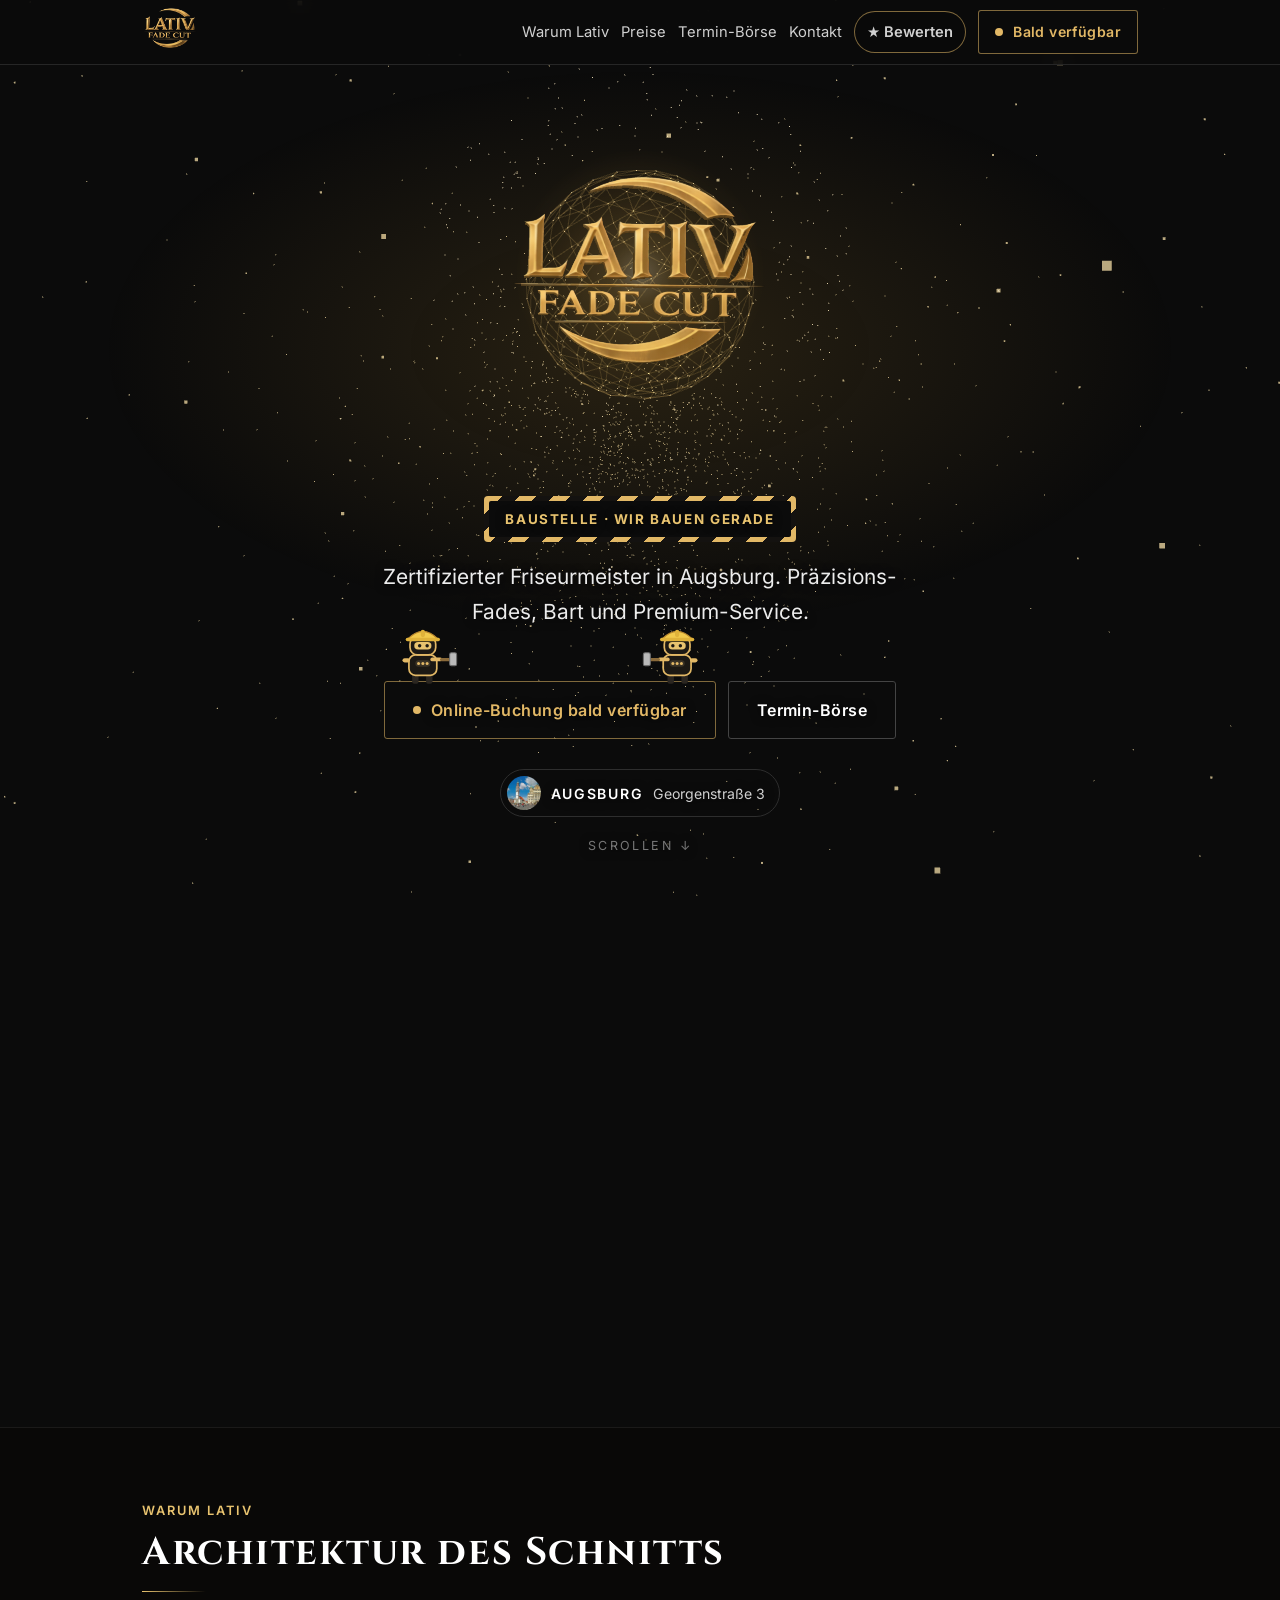
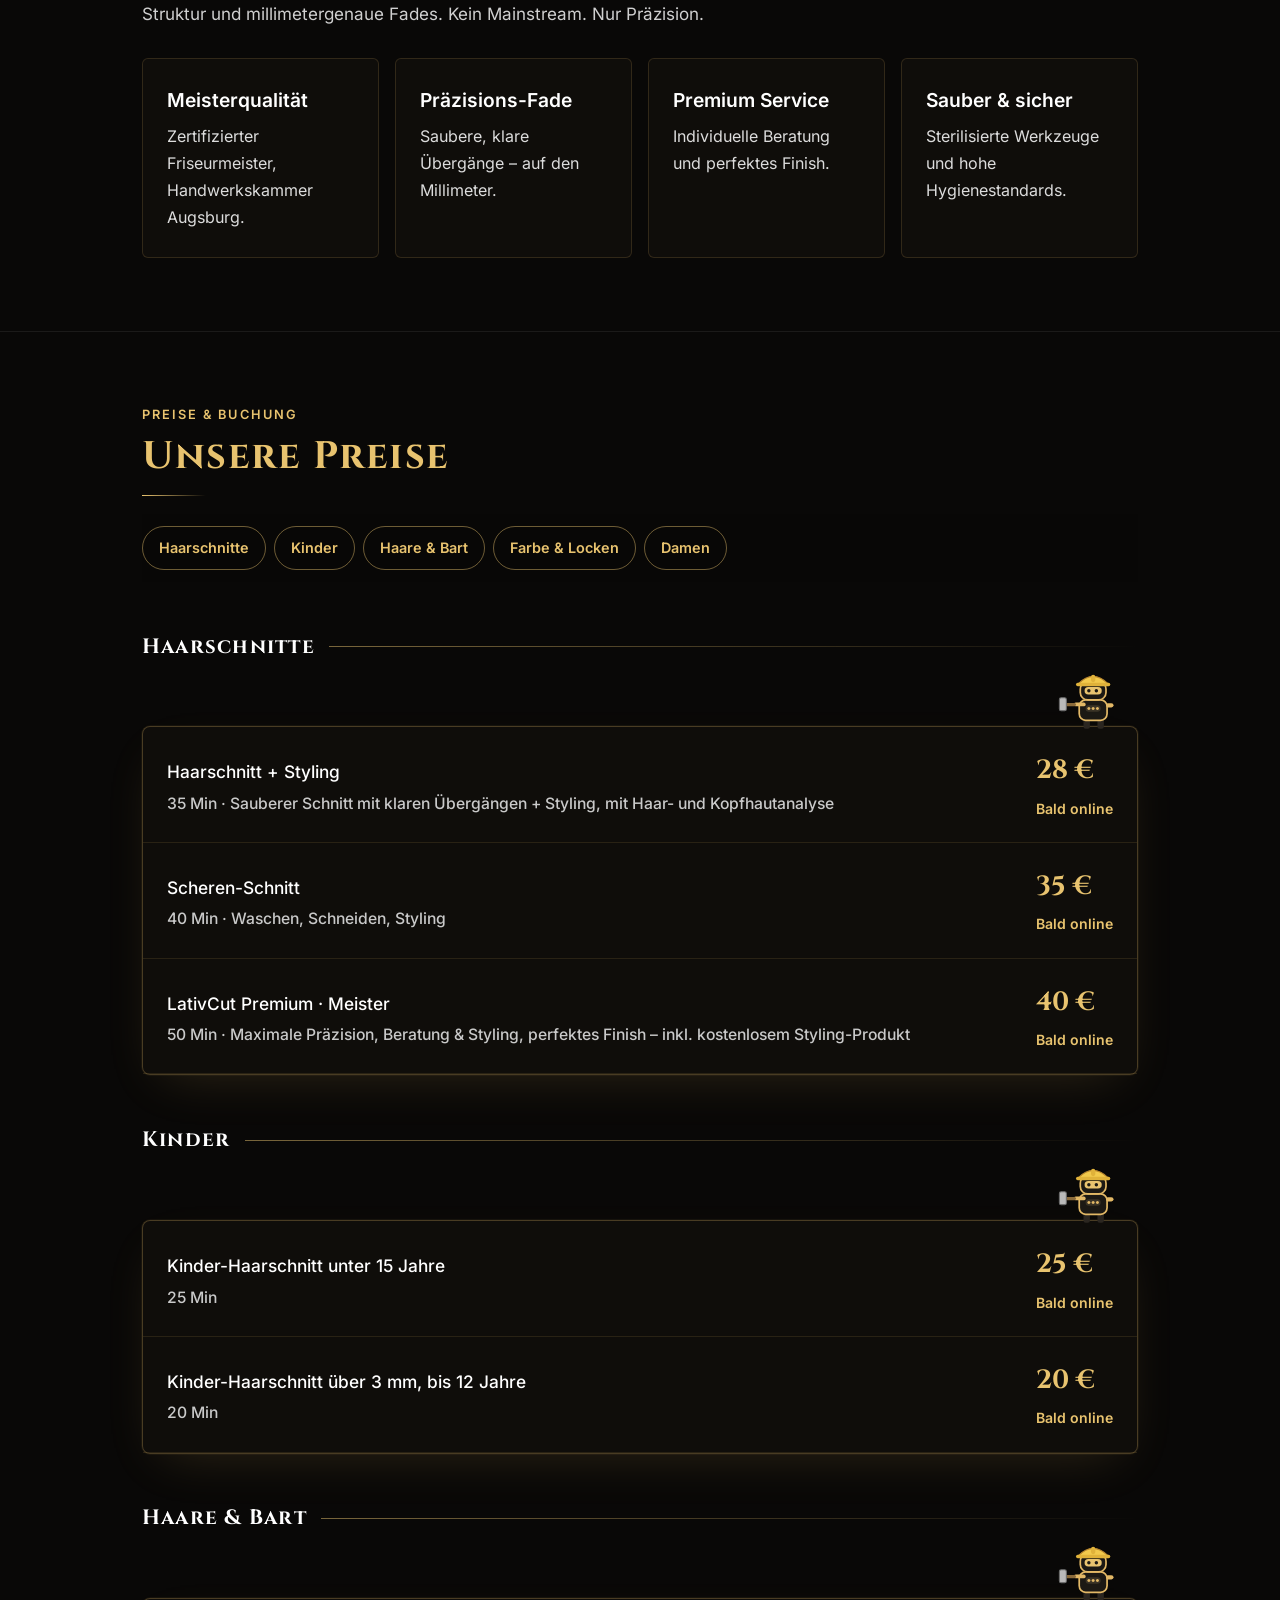
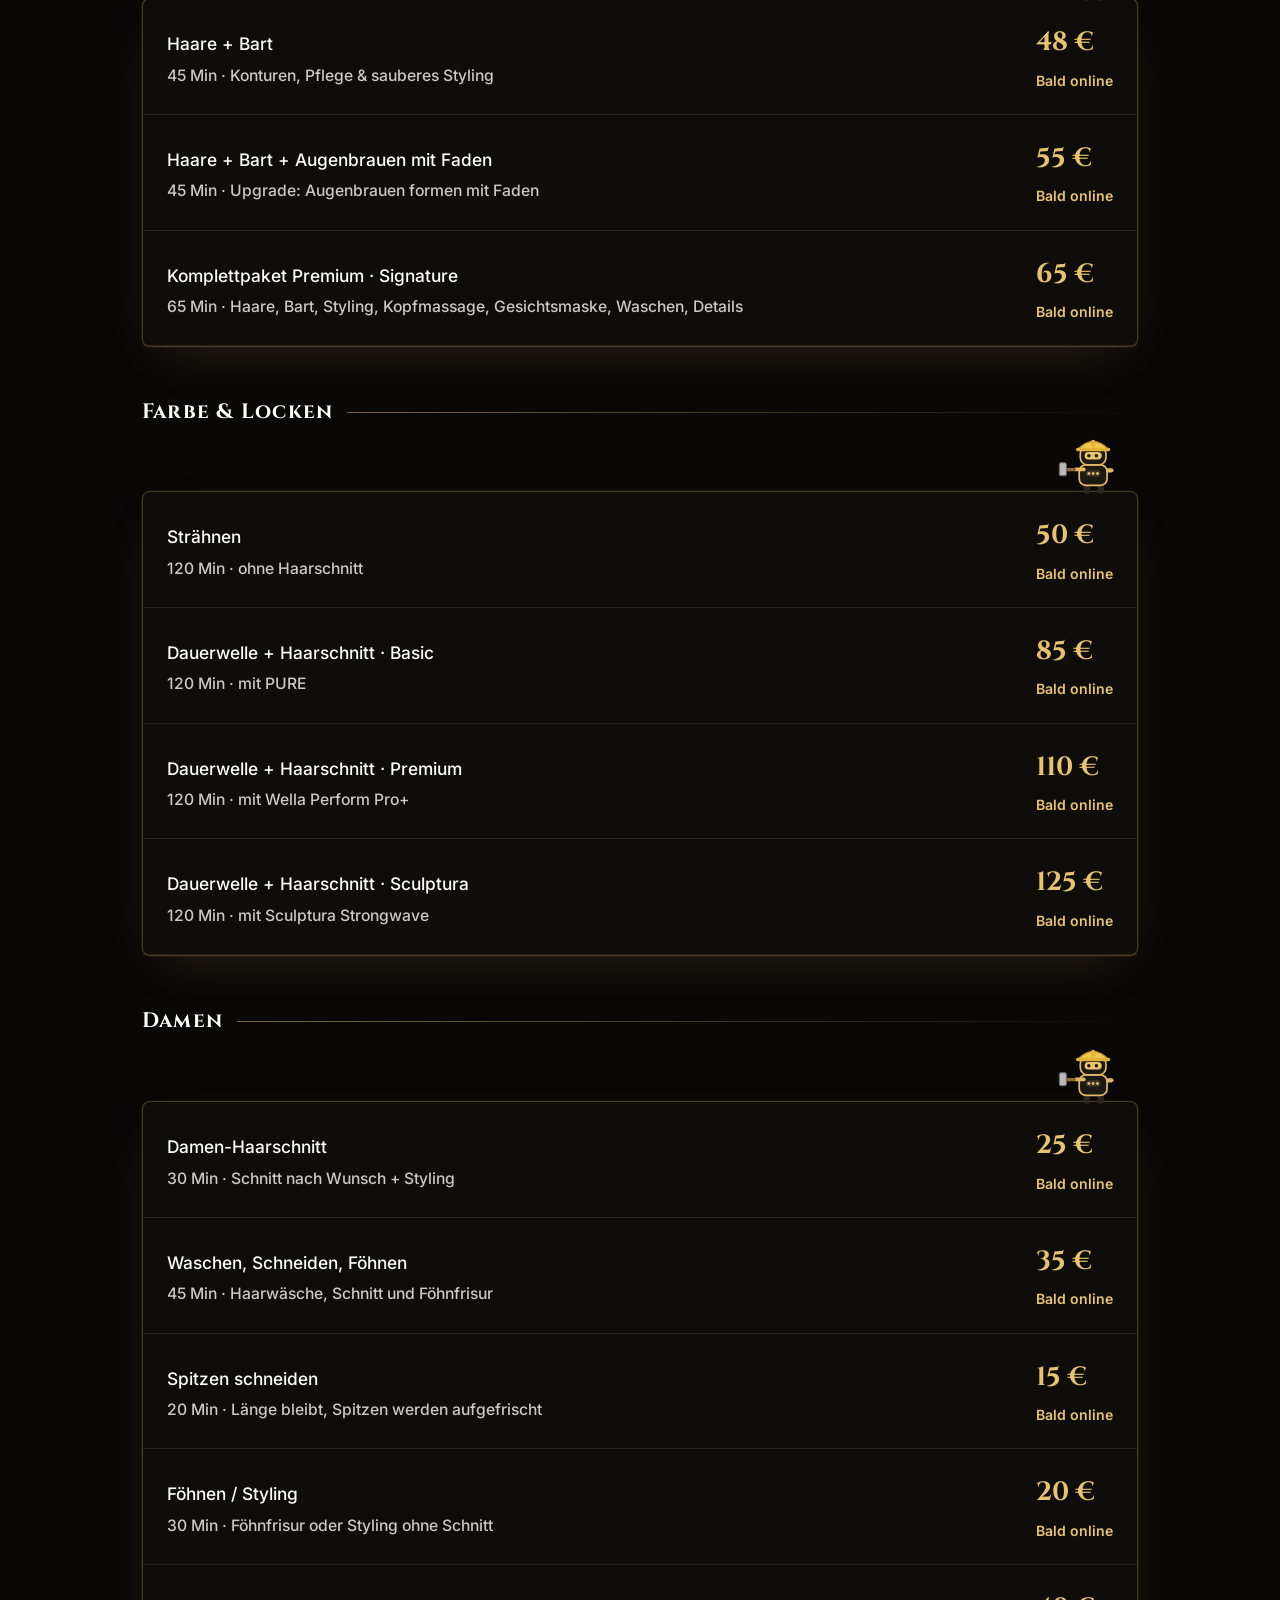
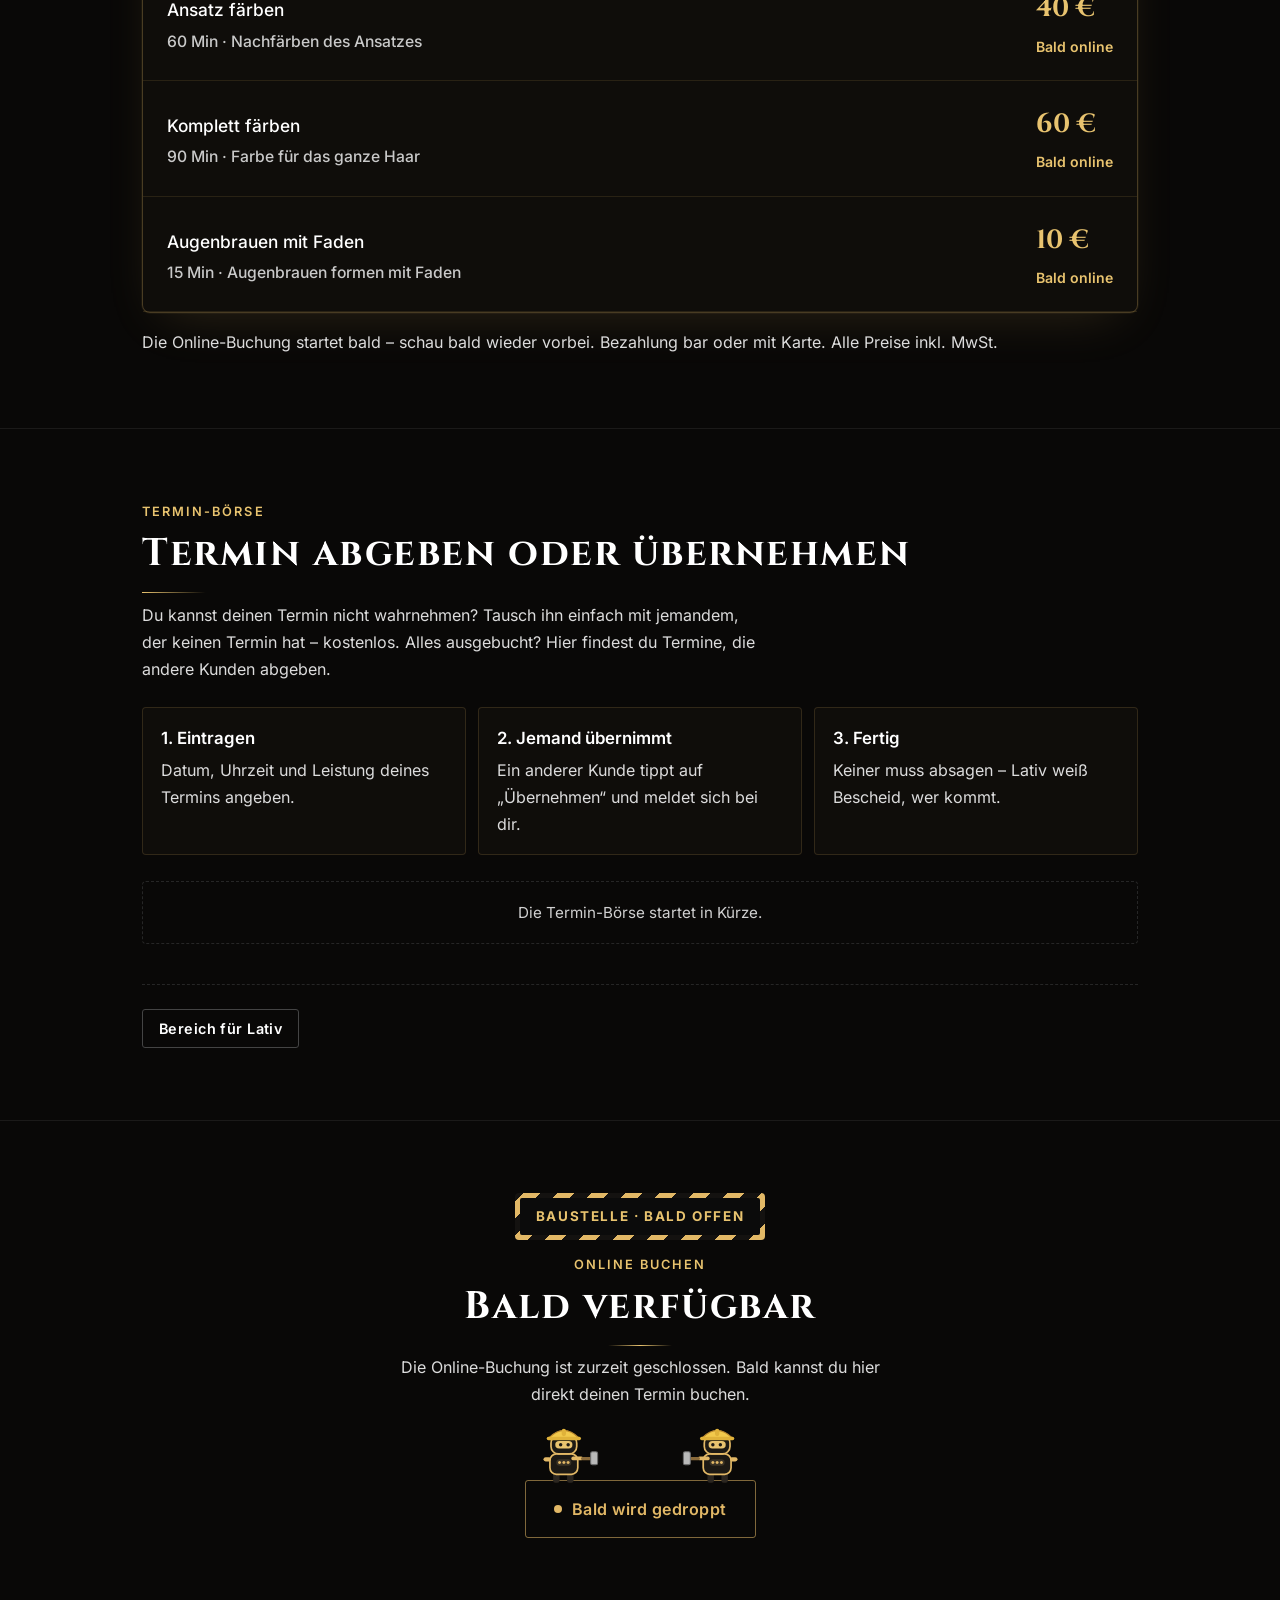
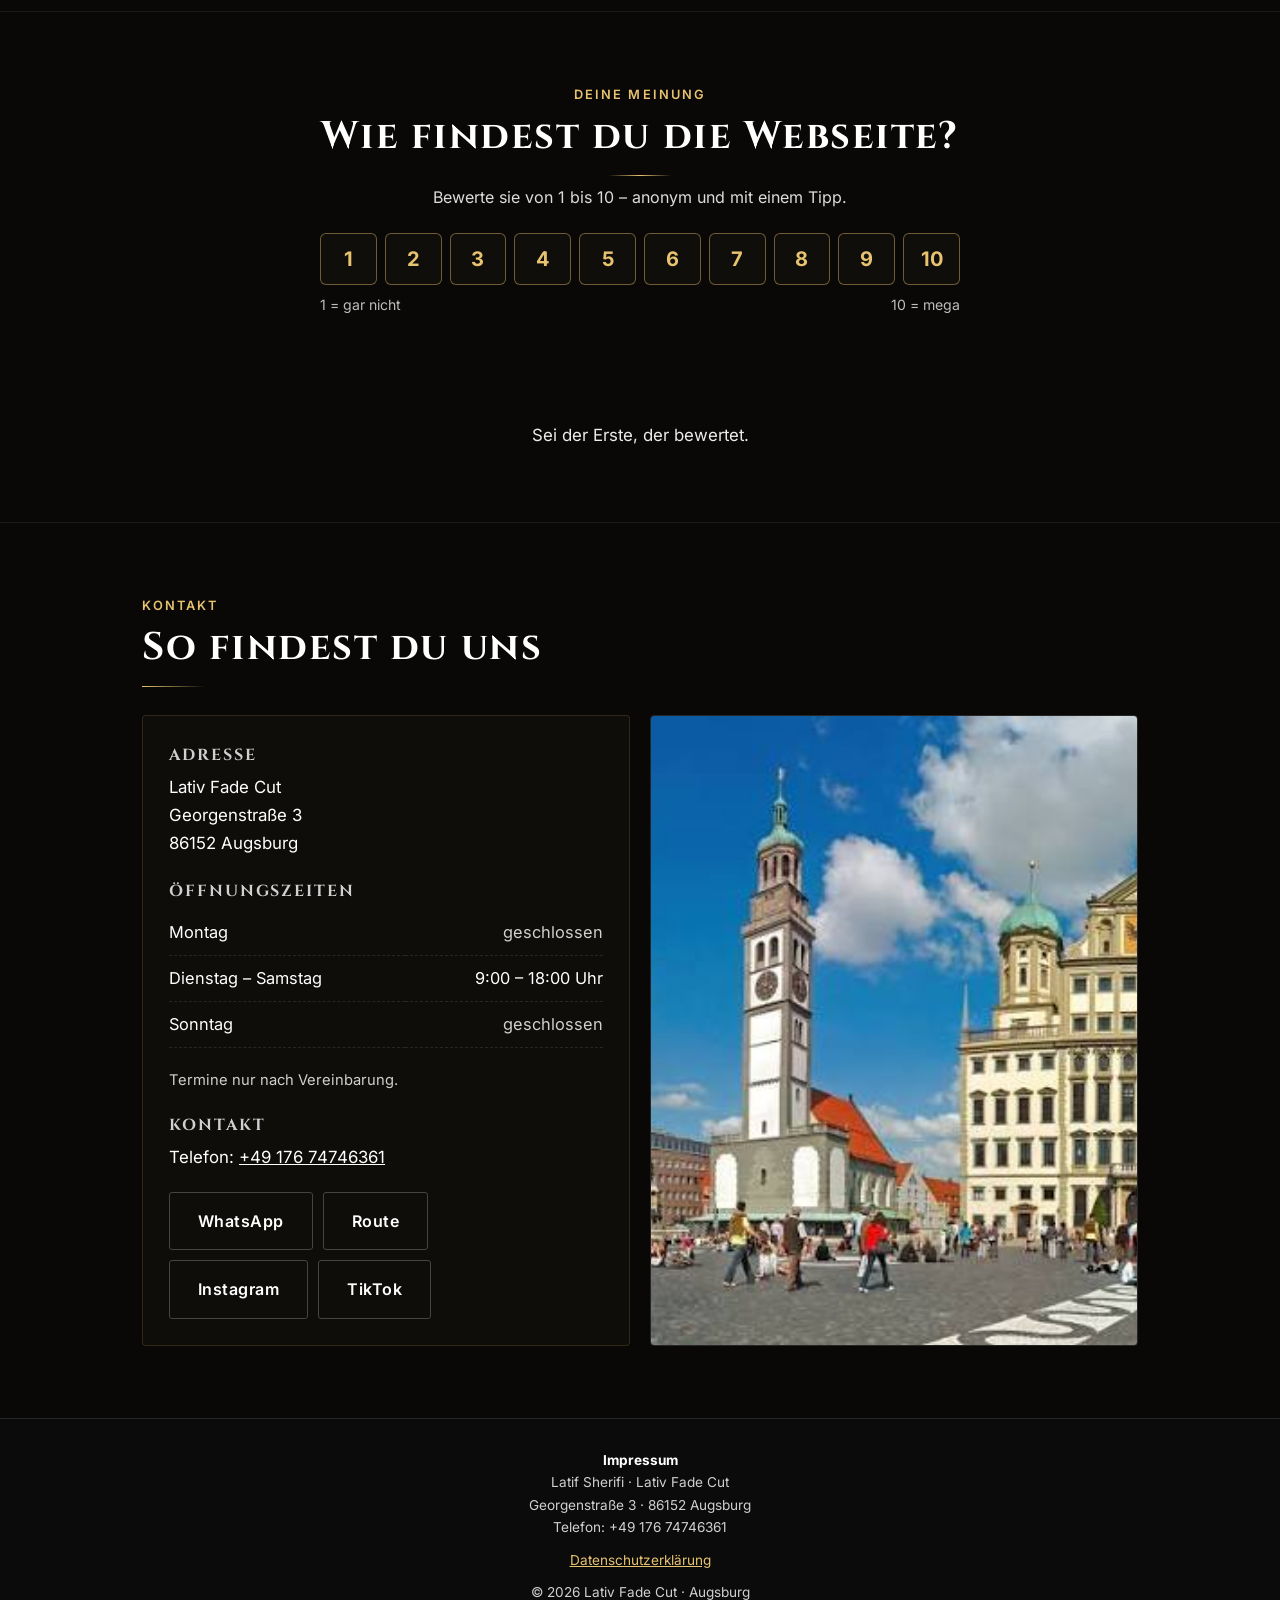
==== commit ce738bab: "Sternenhimmel statt Ringe Co-Authored-By: Claude Opus 5.5 <noreply@anthropic.com> Claude-Session: ht" ====
--- a/index.html
+++ b/index.html
@@ -952,7 +952,7 @@
       R.outer.rotation.z = time * 0.05;  R.dash.rotation.z = -time * 0.12;
       R.tick.rotation.z = time * 0.18;   R.arcs.rotation.z = -time * 0.45 + Math.sin(time * 0.9) * 0.3;
       R.thin.rotation.z = time * 0.3;    R.inner.rotation.z = time * 0.8;
-      Object.values(R).forEach((g, k) => g.children.forEach(m => m.material.opacity = m.userData.op * clamp(hudIn * 1.4 - k * 0.08) * fadeS));
+      Object.values(R).forEach(g => g.visible = false);   // HUD-Ringe ausgeblendet
       sphere.rotation.y = time * 0.15; sphere.rotation.x = Math.sin(time * 0.2) * 0.3;
       sNodes.material.opacity = sNodes.userData.op * hudIn * 0.8 * fadeS;
       sLines.material.opacity = sLines.userData.op * hudIn * fadeS;
@@ -973,11 +973,11 @@
       // Schockwelle beim Einschlag + Puls-Wellen alle 3 s
       if (hit > 0 && hit < 1.2) { shock.visible = true; shock.scale.setScalar(1.6 + hit * 4); shock.material.opacity = (1 - hit / 1.2) * 0.8; } else shock.visible = false;
       waves.forEach((w, i) => { const ph = ((time - 2 + i) % 3) / 3; const on = time > 2 + i;
-        w.scale.setScalar(2.2 + ph * 2.4); w.material.opacity = on ? (1 - ph) * 0.35 * fadeS : 0; });
+        w.scale.setScalar(2.2 + ph * 2.4); w.material.opacity = 0; });   // Puls-Ringe aus
 
       // ===== Landeplatz: Landung + Daten nach oben =====
       dockG.position.y = toY(dockPx);
-      pad.position.y = -LH * DOCK_S * 0.5 - 0.15;
+      pad.position.y = -LH * DOCK_S * 0.42;
       const docked = f >= 0.995;
       if (docked && !wasDocked && time > 1.5) landT = time;
       wasDocked = docked;
@@ -1056,13 +1056,13 @@
       const tk = new THREE.LineSegments(tg, new THREE.LineBasicMaterial(Object.assign({ color:GOLD, opacity:.18 }, ADD)));
       g.add(m1, tk, ...arcs); g.position.set((i % 2 ? 1 : -1) * 0.6, (i % 3 - 1) * 0.5, z);
       g.userData = { spin:(i % 2 ? 1 : -1) * (0.05 + i * 0.01), z };
-      scene.add(g); gates.push(g);
+      gates.push(g); // Ring-Tunnel ausgeblendet – nur Sternenhimmel
     }
     // Teilchen im ganzen Tunnel (Tiefe beim Scrollen)
-    const N = 1400, dp = new Float32Array(N * 3);
-    for (let i = 0; i < N; i++) { const a = Math.random() * 6.283, rr = 1.5 + Math.random() * 9; dp.set([Math.cos(a) * rr, Math.sin(a) * rr, 8 - Math.random() * (DEPTH + 20)], i * 3); }
+    const N = 2600, dp = new Float32Array(N * 3);
+    for (let i = 0; i < N; i++) { const a = Math.random() * 6.283, rr = 1 + Math.random() * 14; dp.set([Math.cos(a) * rr, Math.sin(a) * rr, 8 - Math.random() * (DEPTH + 20)], i * 3); }
     const dg = new THREE.BufferGeometry(); dg.setAttribute("position", new THREE.BufferAttribute(dp, 3));
-    const dust = new THREE.Points(dg, new THREE.PointsMaterial(Object.assign({ color:0xf0cc84, size:0.05, opacity:.7 }, ADD)));
+    const dust = new THREE.Points(dg, new THREE.PointsMaterial(Object.assign({ color:0xf3dca6, size:0.045, opacity:.75 }, ADD)));
     scene.add(dust);
     // Gold-Wasserfall hängt an der Kamera – immer sichtbar, auf jeder Höhe der Seite
     const TN = 150, SEG = 60, tp = [], ts = [], ti = [];
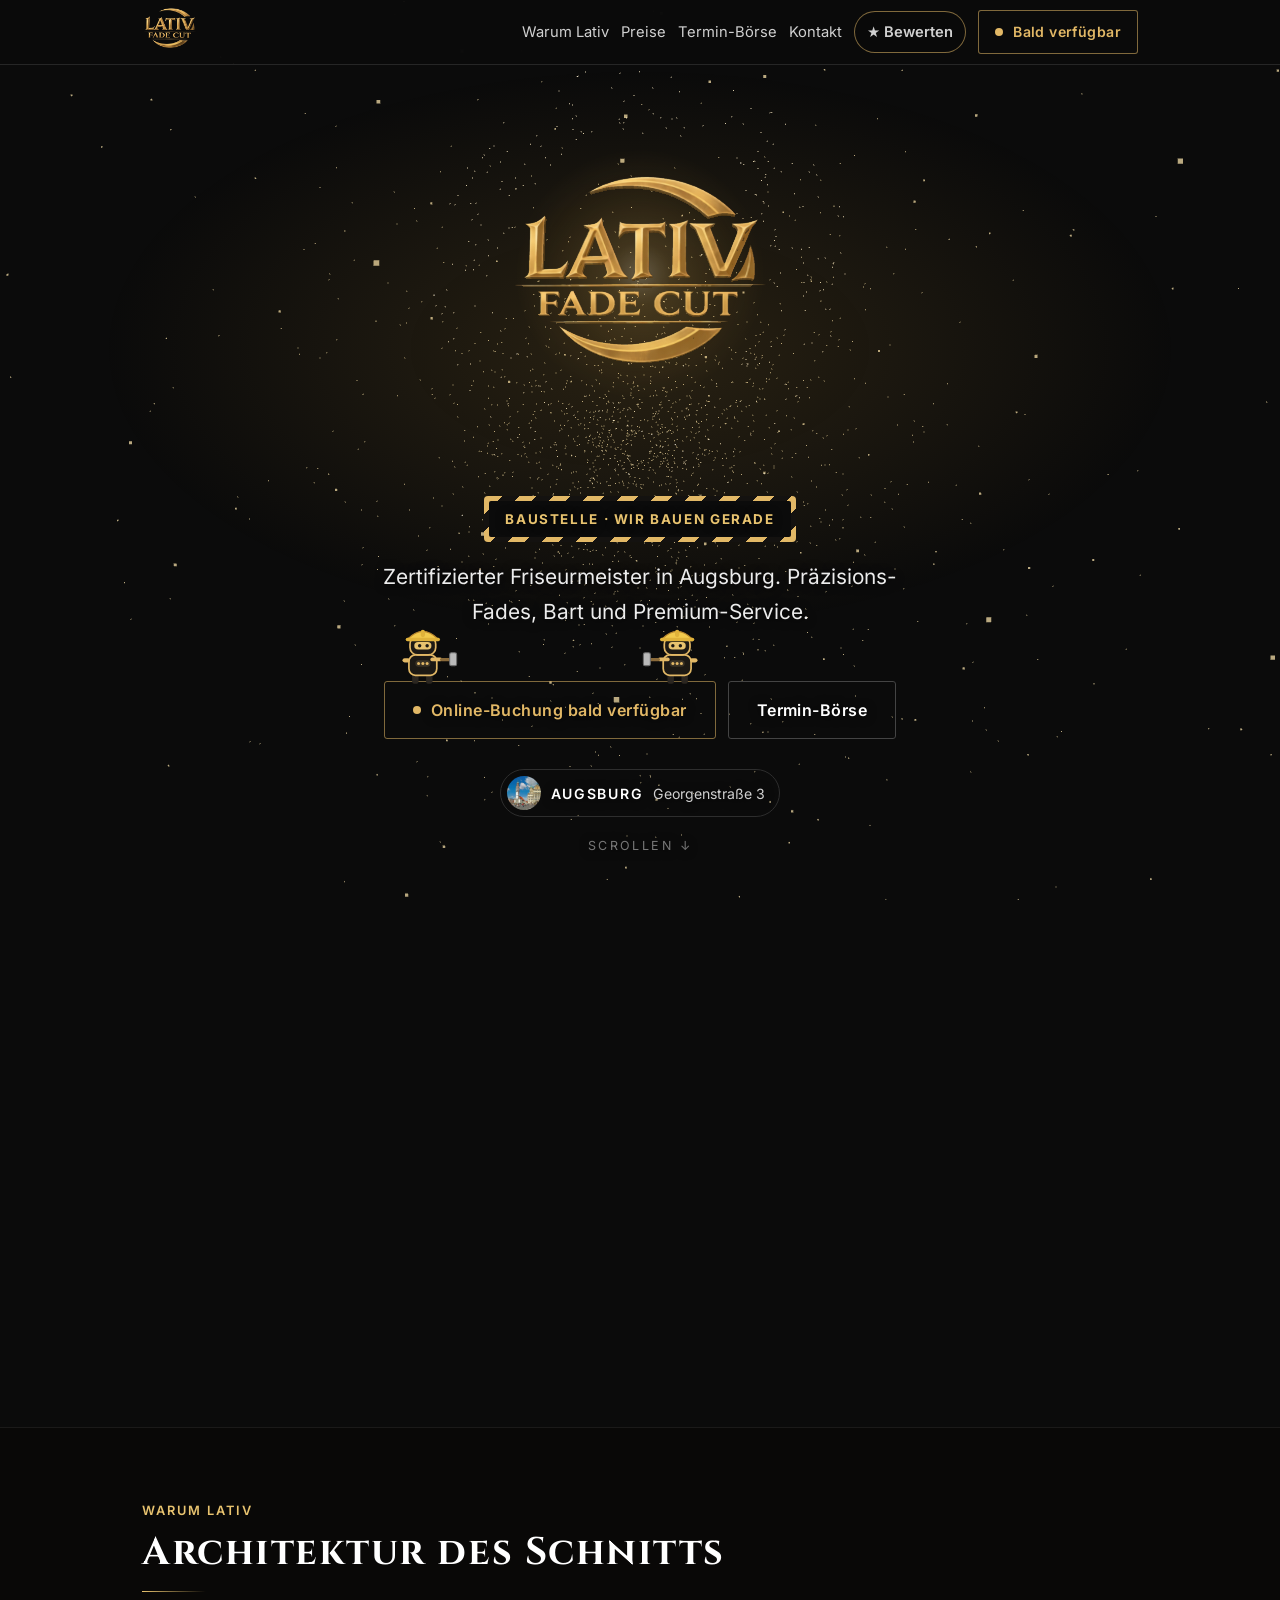
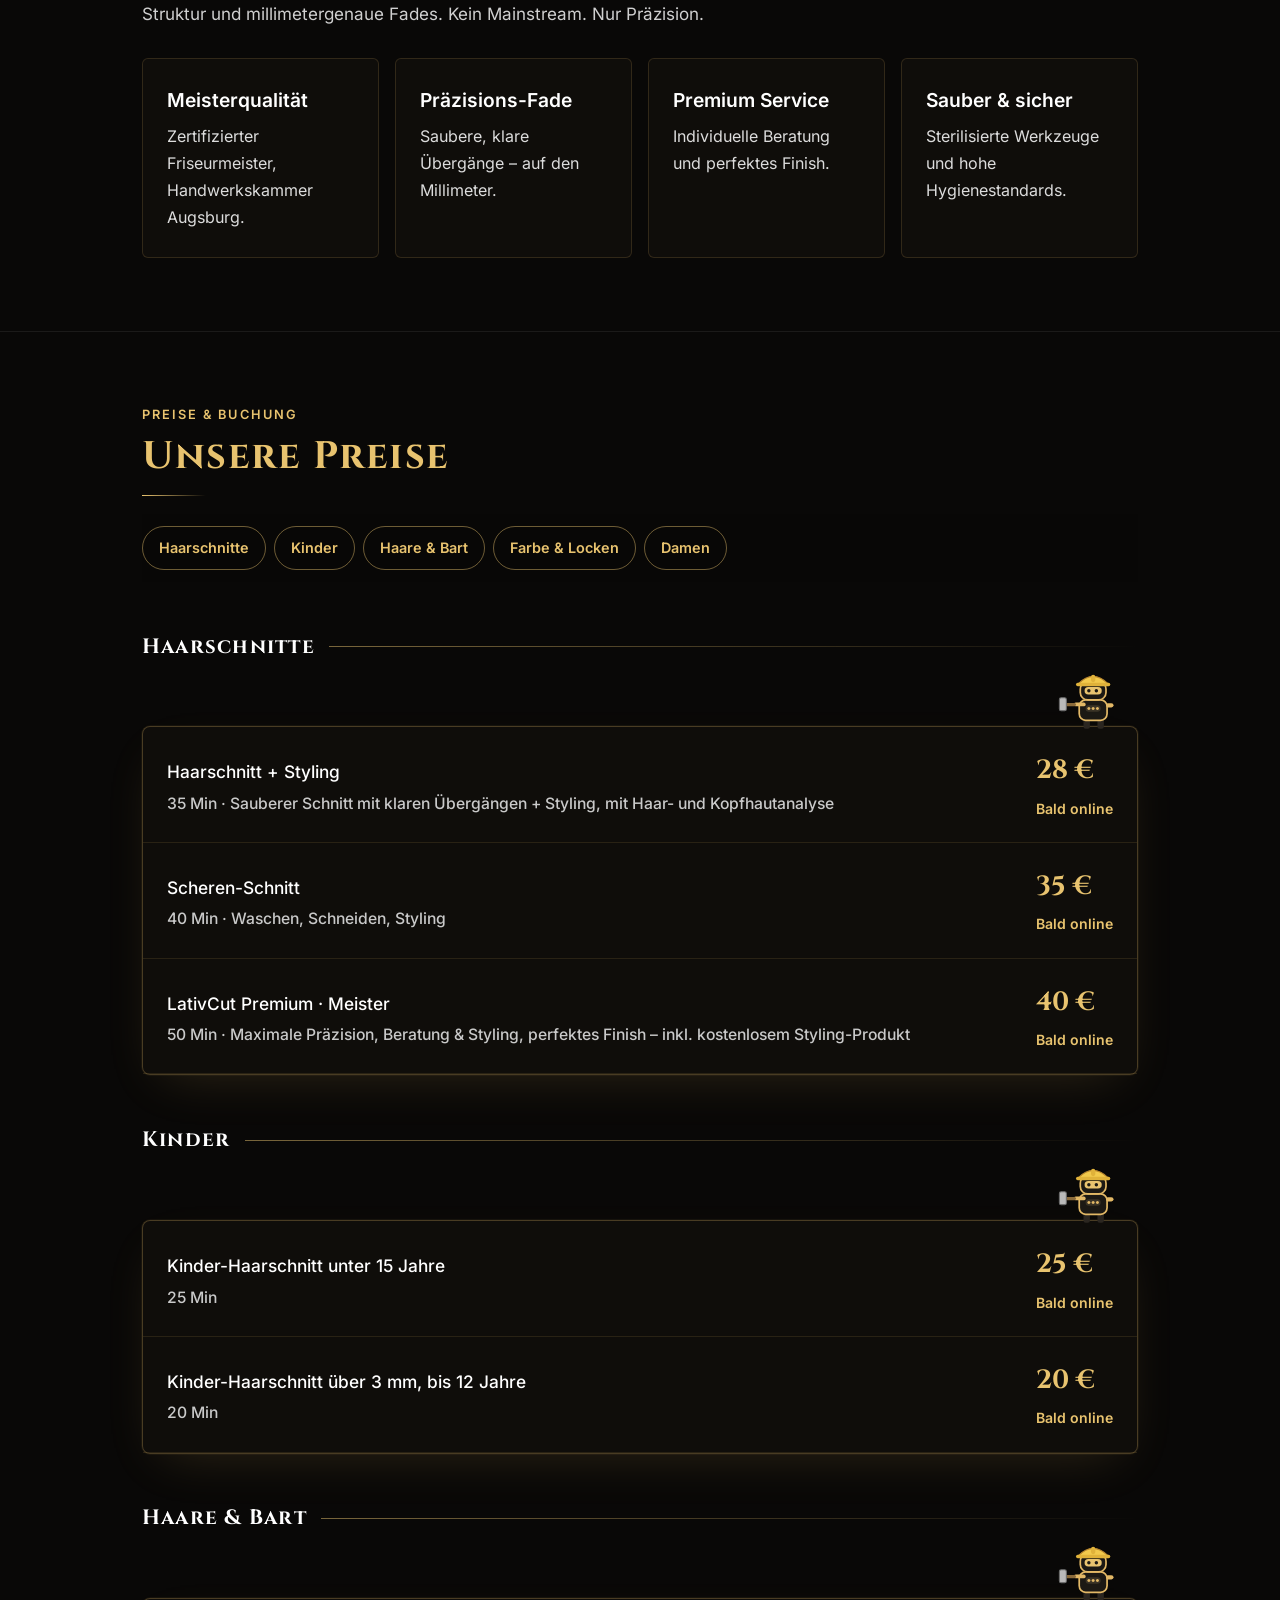
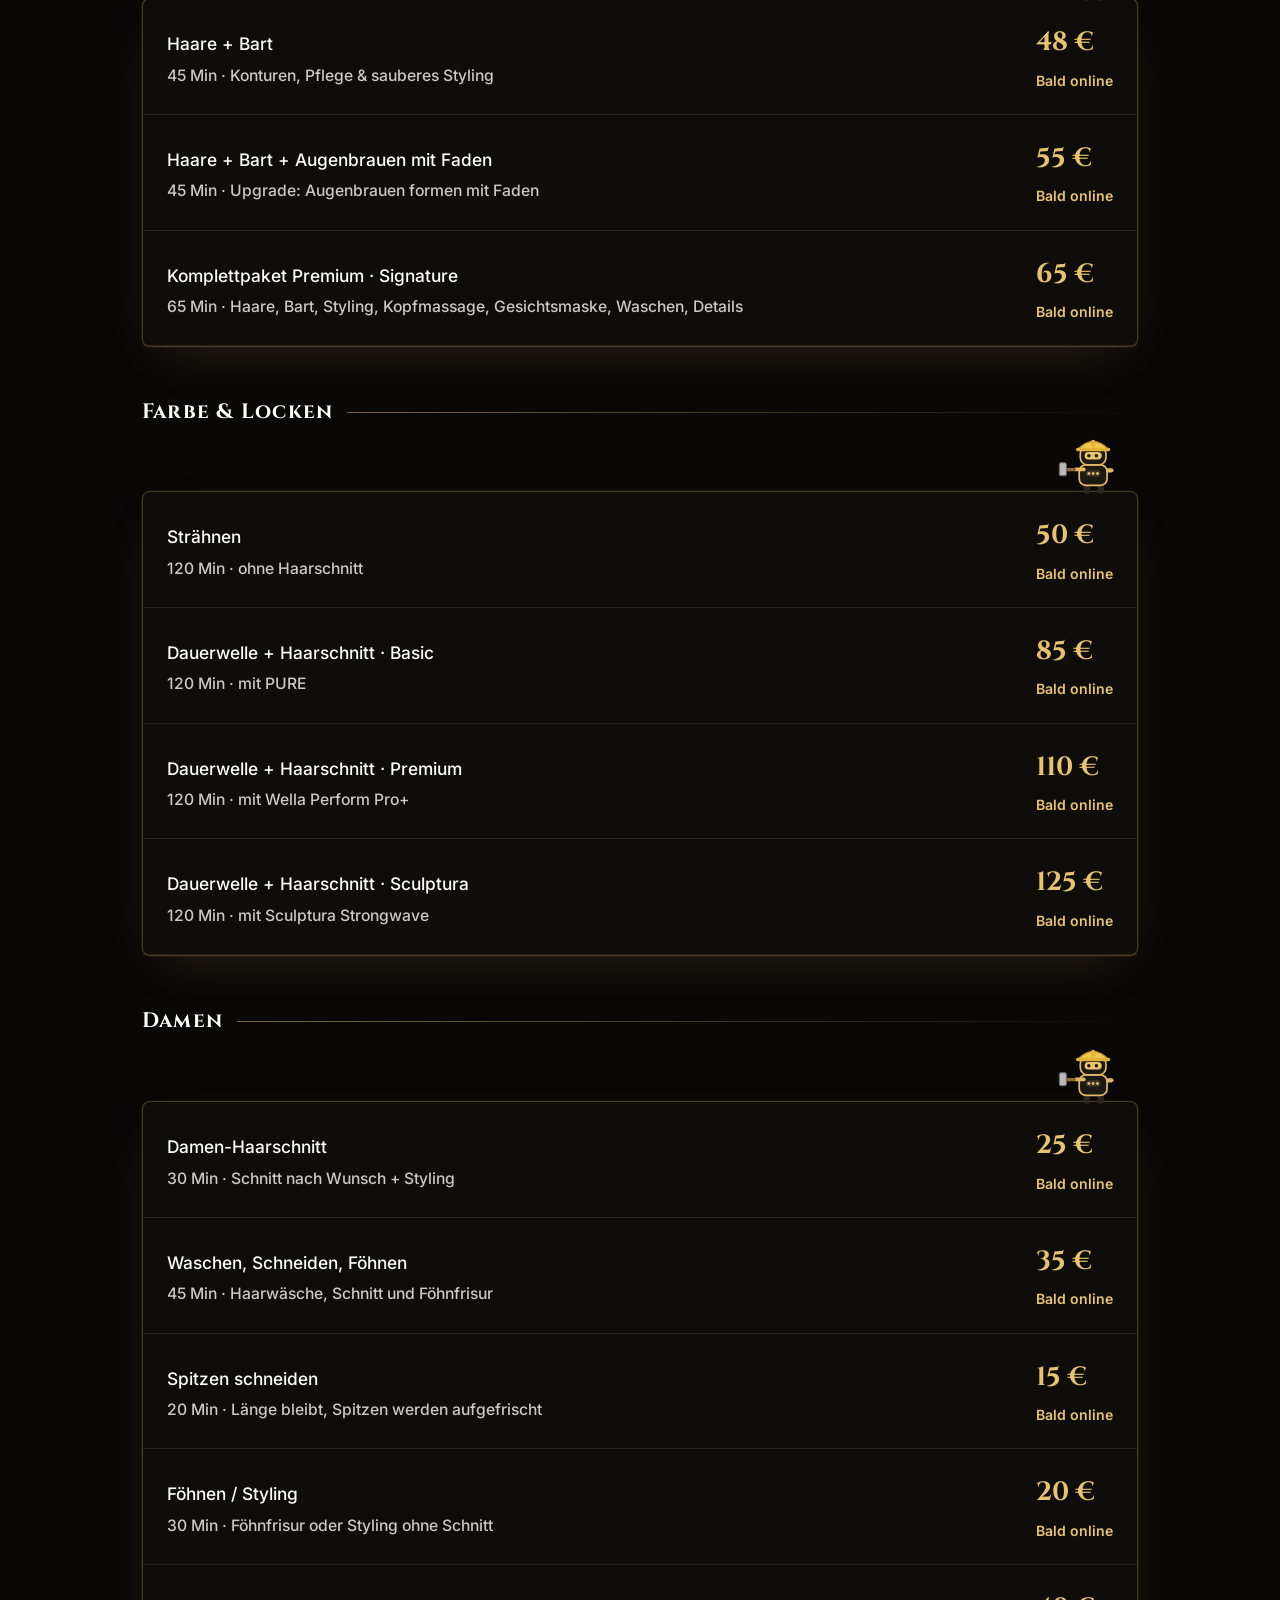
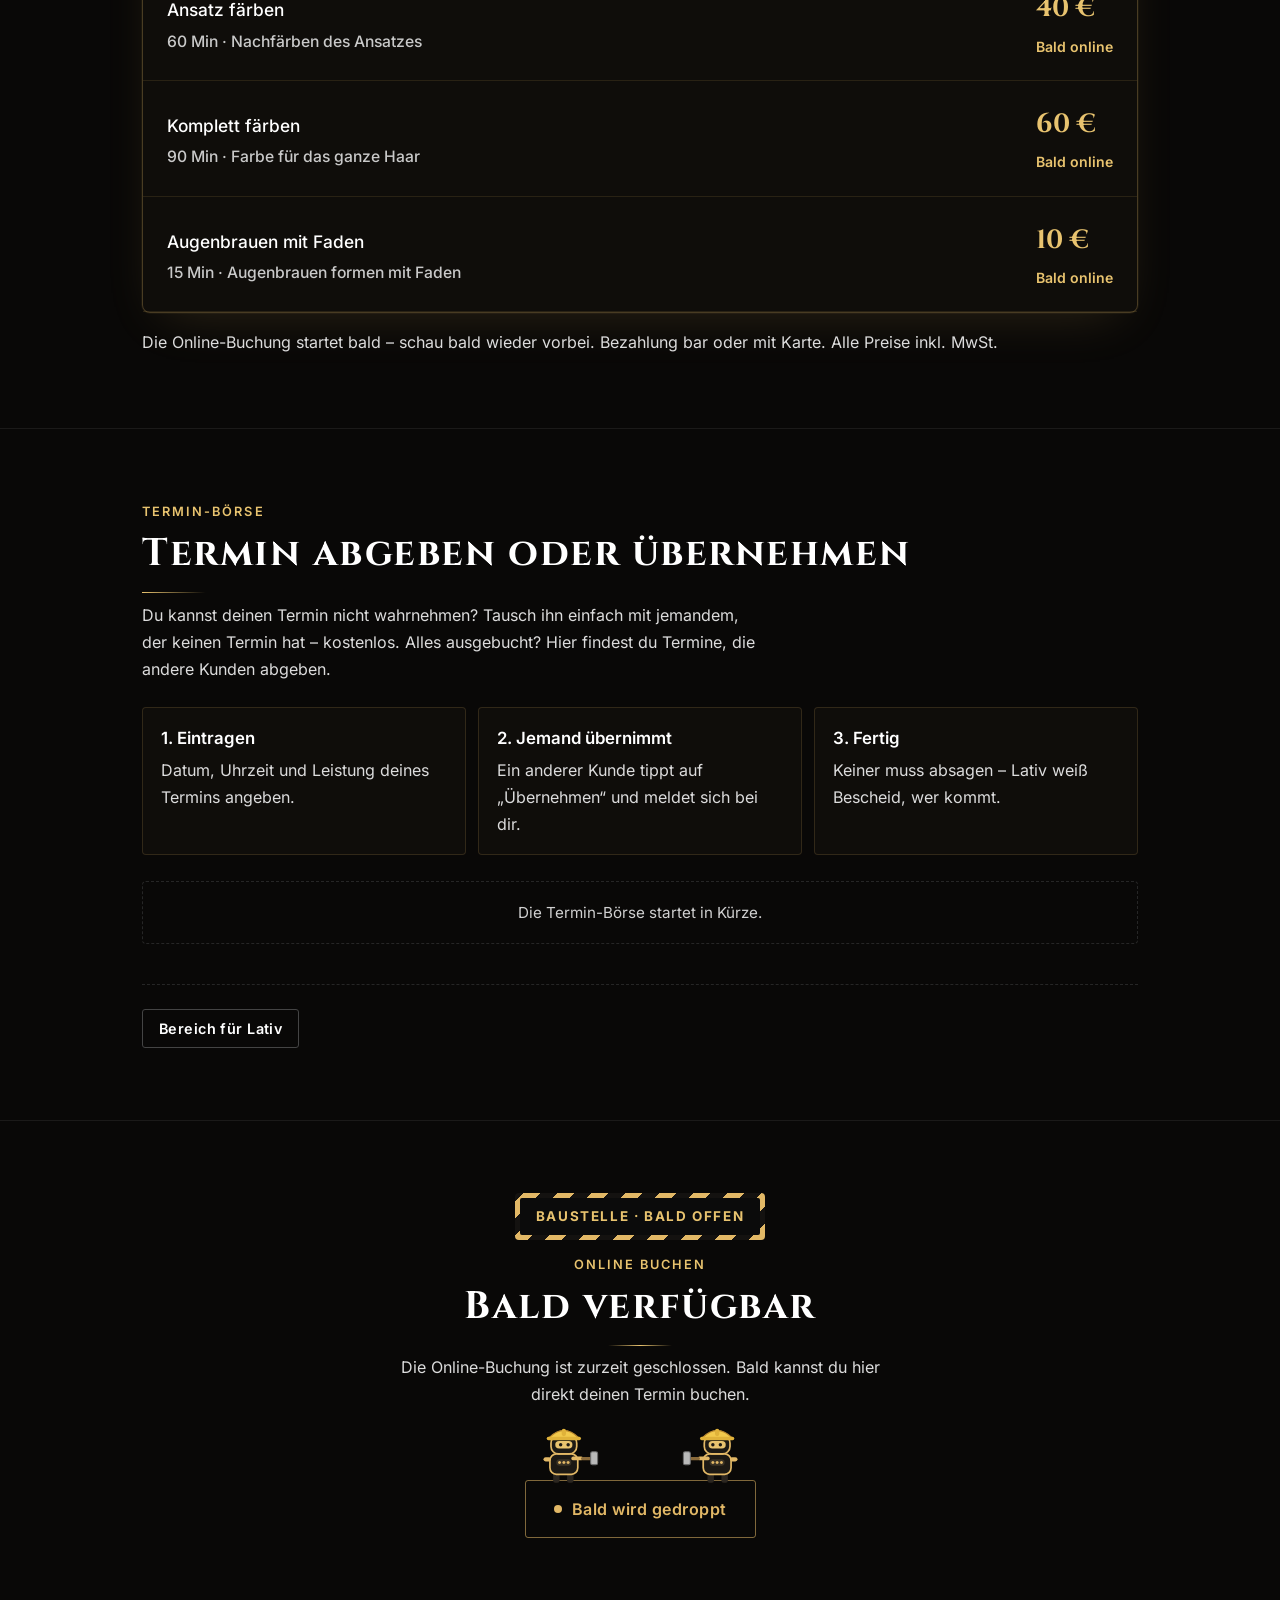
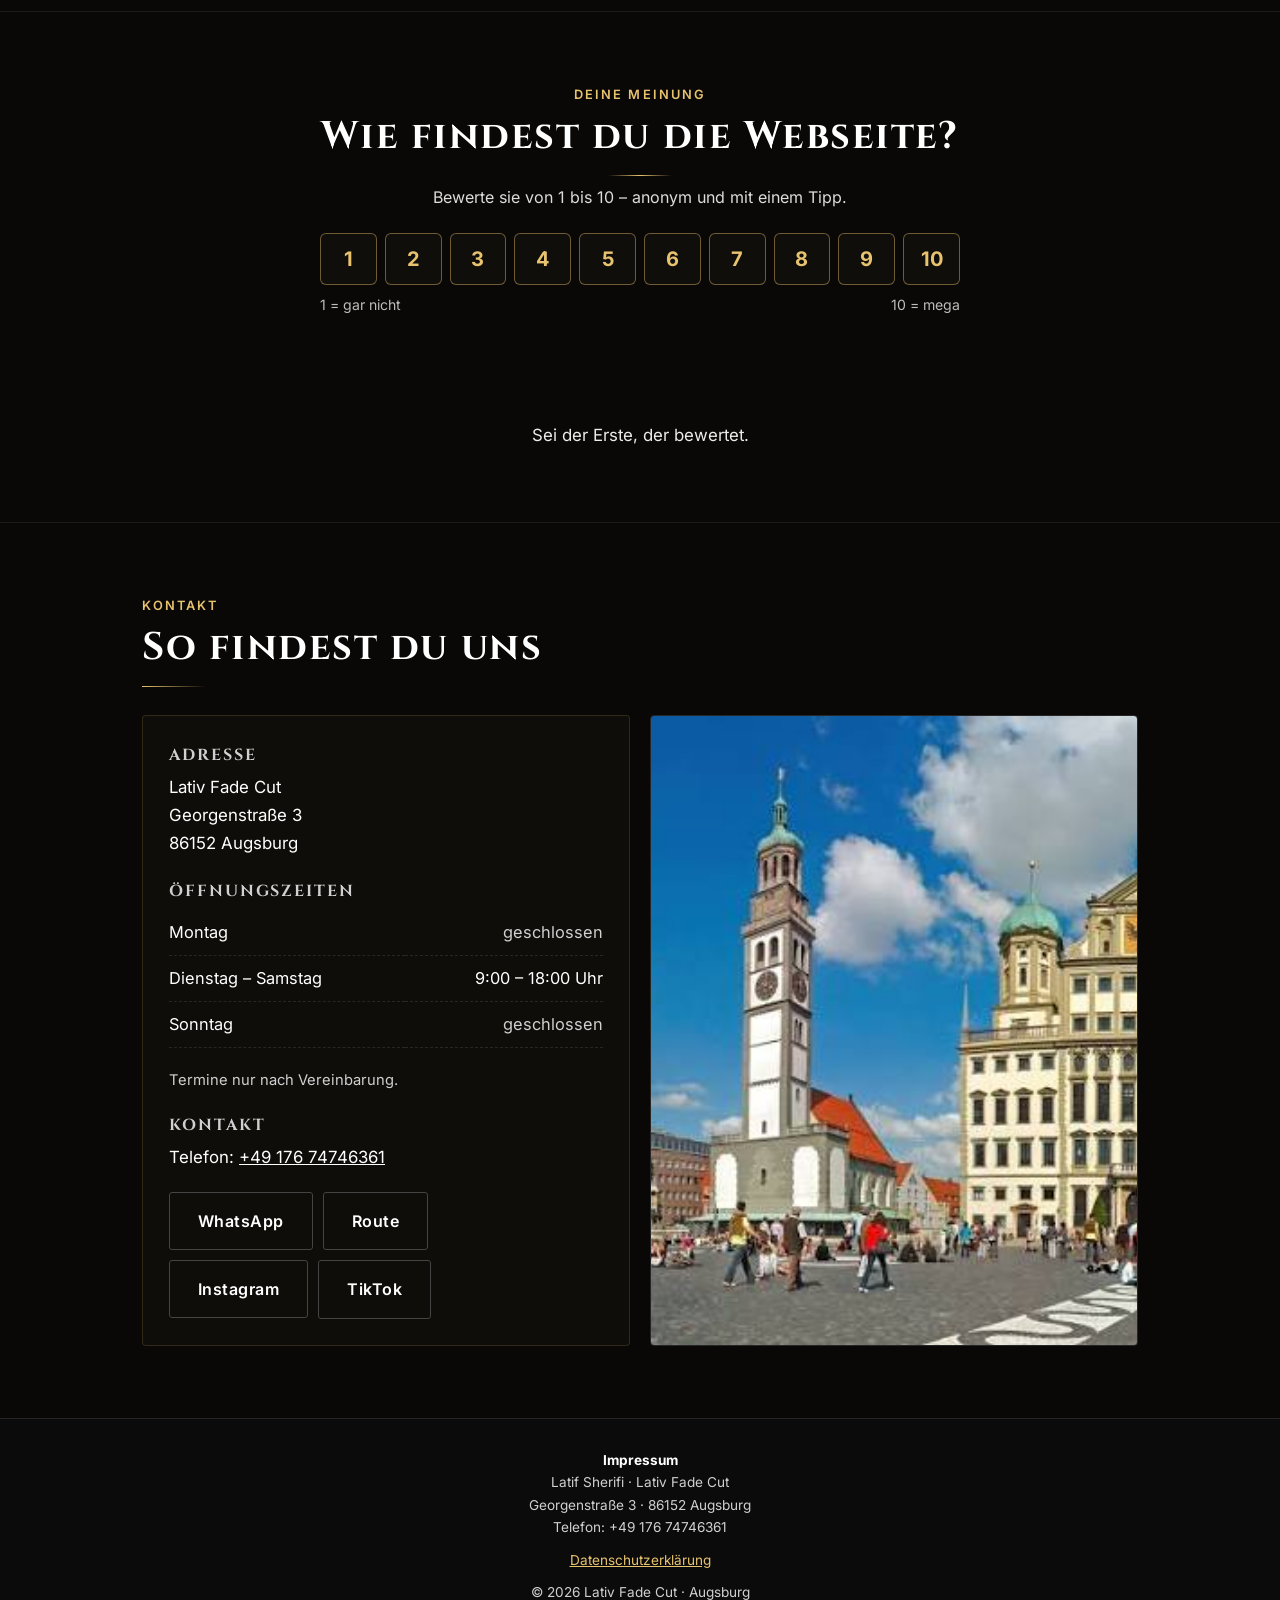
==== commit 47157e2e: "Kugel entfernt Co-Authored-By: Claude Opus 5.5 <noreply@anthropic.com> Claude-Session: https://claud" ====
--- a/index.html
+++ b/index.html
@@ -953,6 +953,7 @@
       R.tick.rotation.z = time * 0.18;   R.arcs.rotation.z = -time * 0.45 + Math.sin(time * 0.9) * 0.3;
       R.thin.rotation.z = time * 0.3;    R.inner.rotation.z = time * 0.8;
       Object.values(R).forEach(g => g.visible = false);   // HUD-Ringe ausgeblendet
+      sphere.visible = false;   // Neuronen-Kugel ausgeblendet
       sphere.rotation.y = time * 0.15; sphere.rotation.x = Math.sin(time * 0.2) * 0.3;
       sNodes.material.opacity = sNodes.userData.op * hudIn * 0.8 * fadeS;
       sLines.material.opacity = sLines.userData.op * hudIn * fadeS;
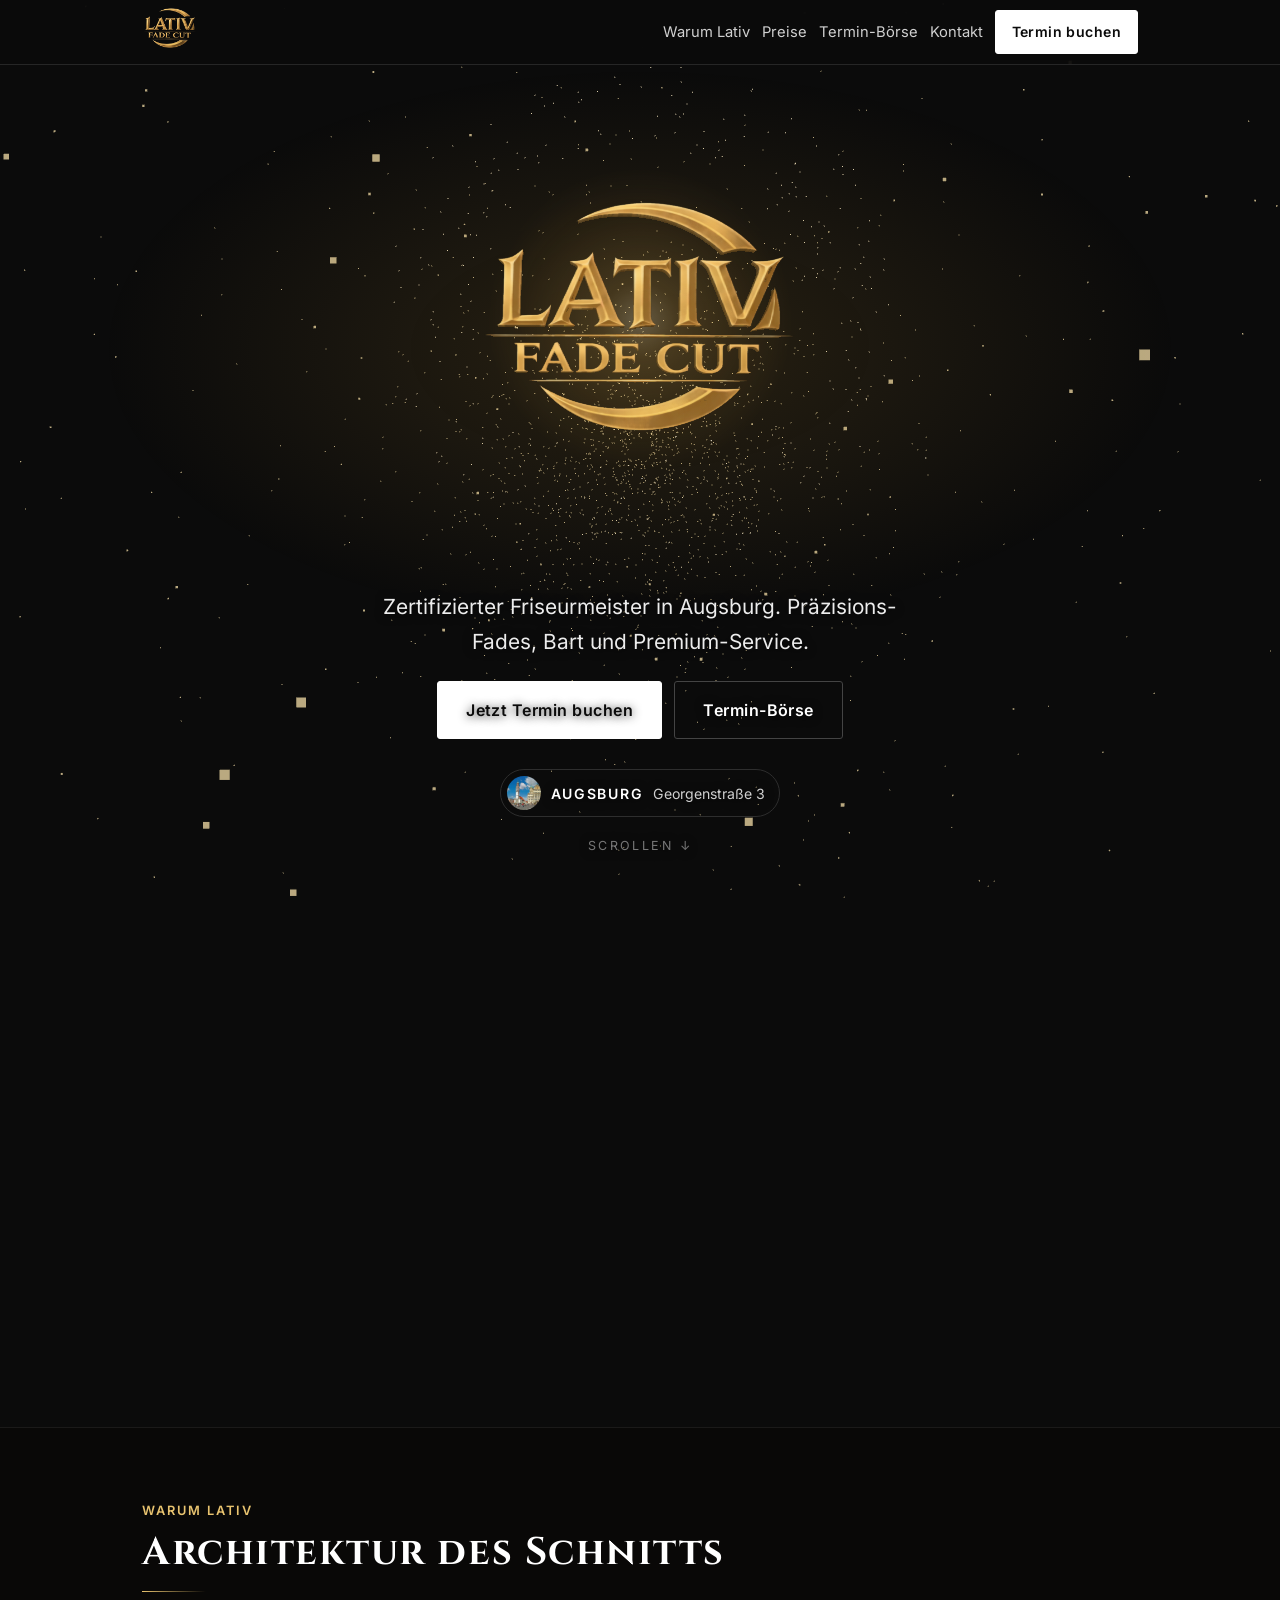
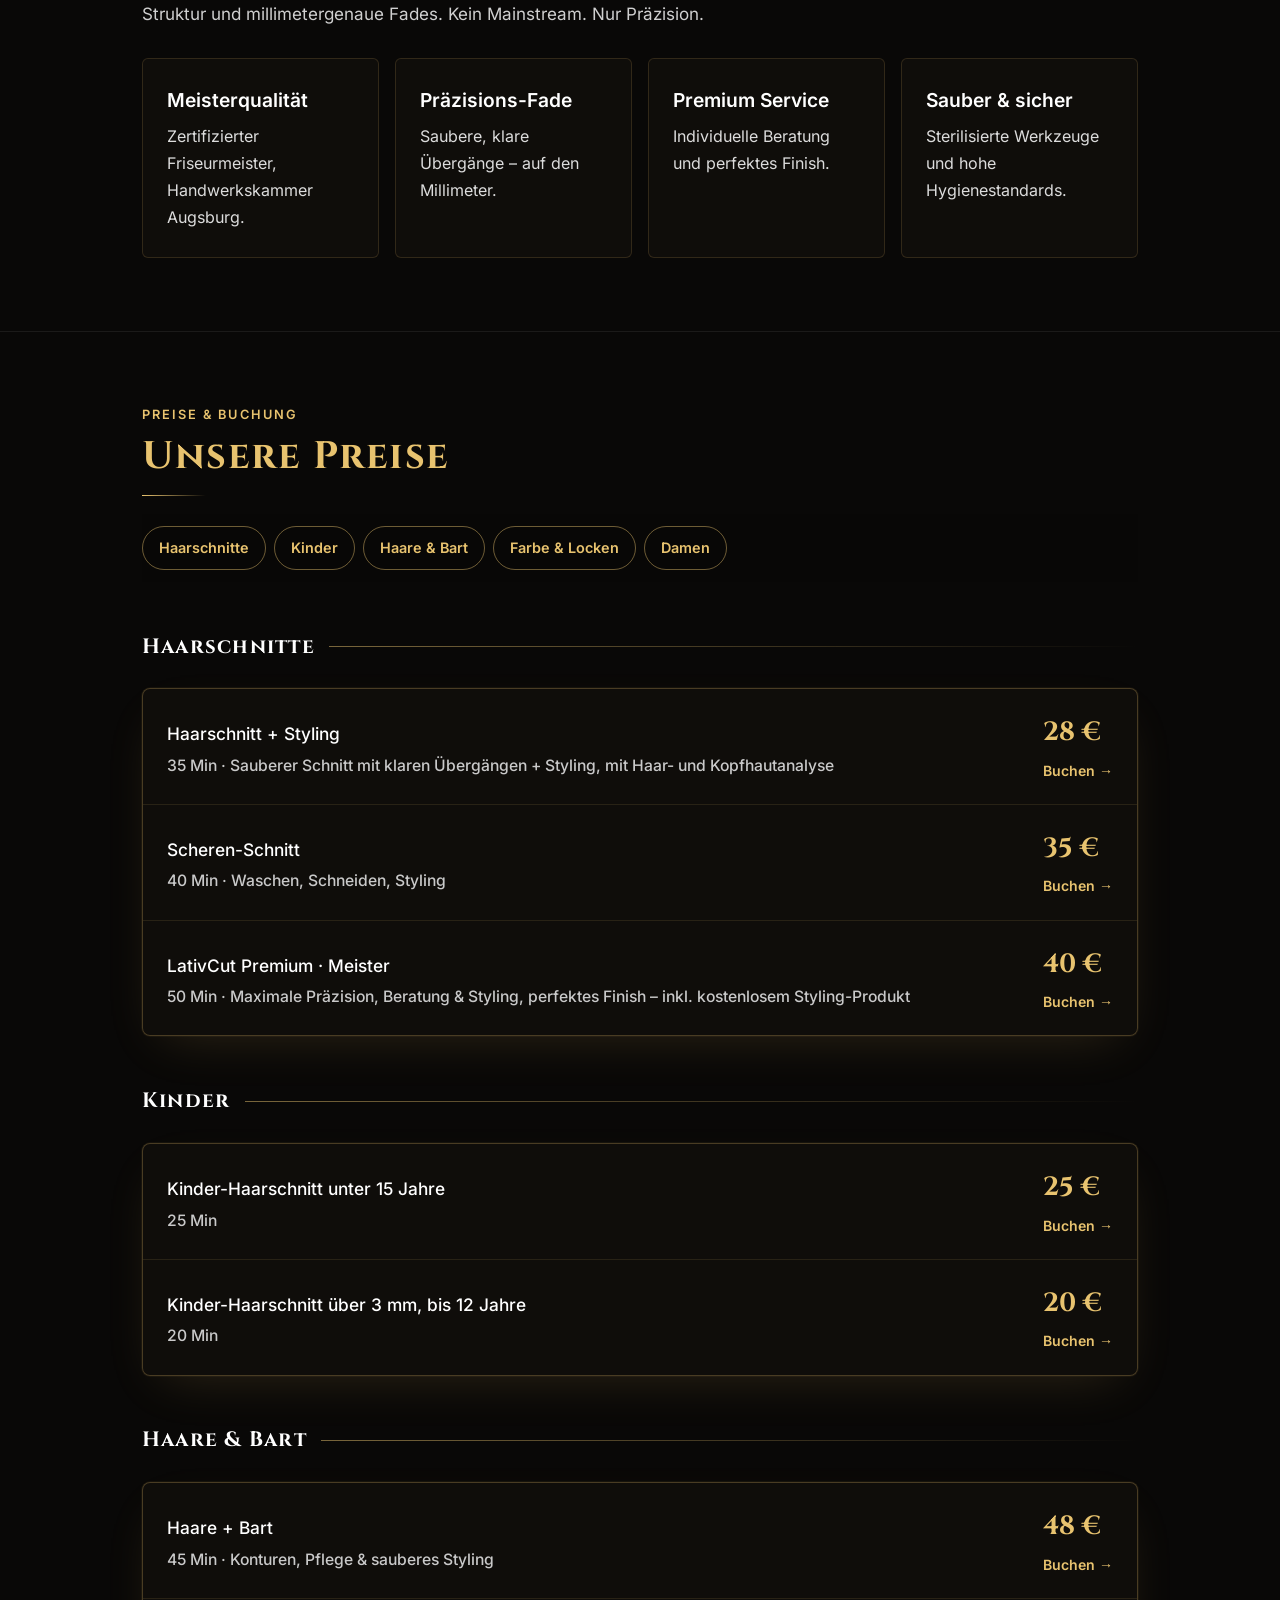
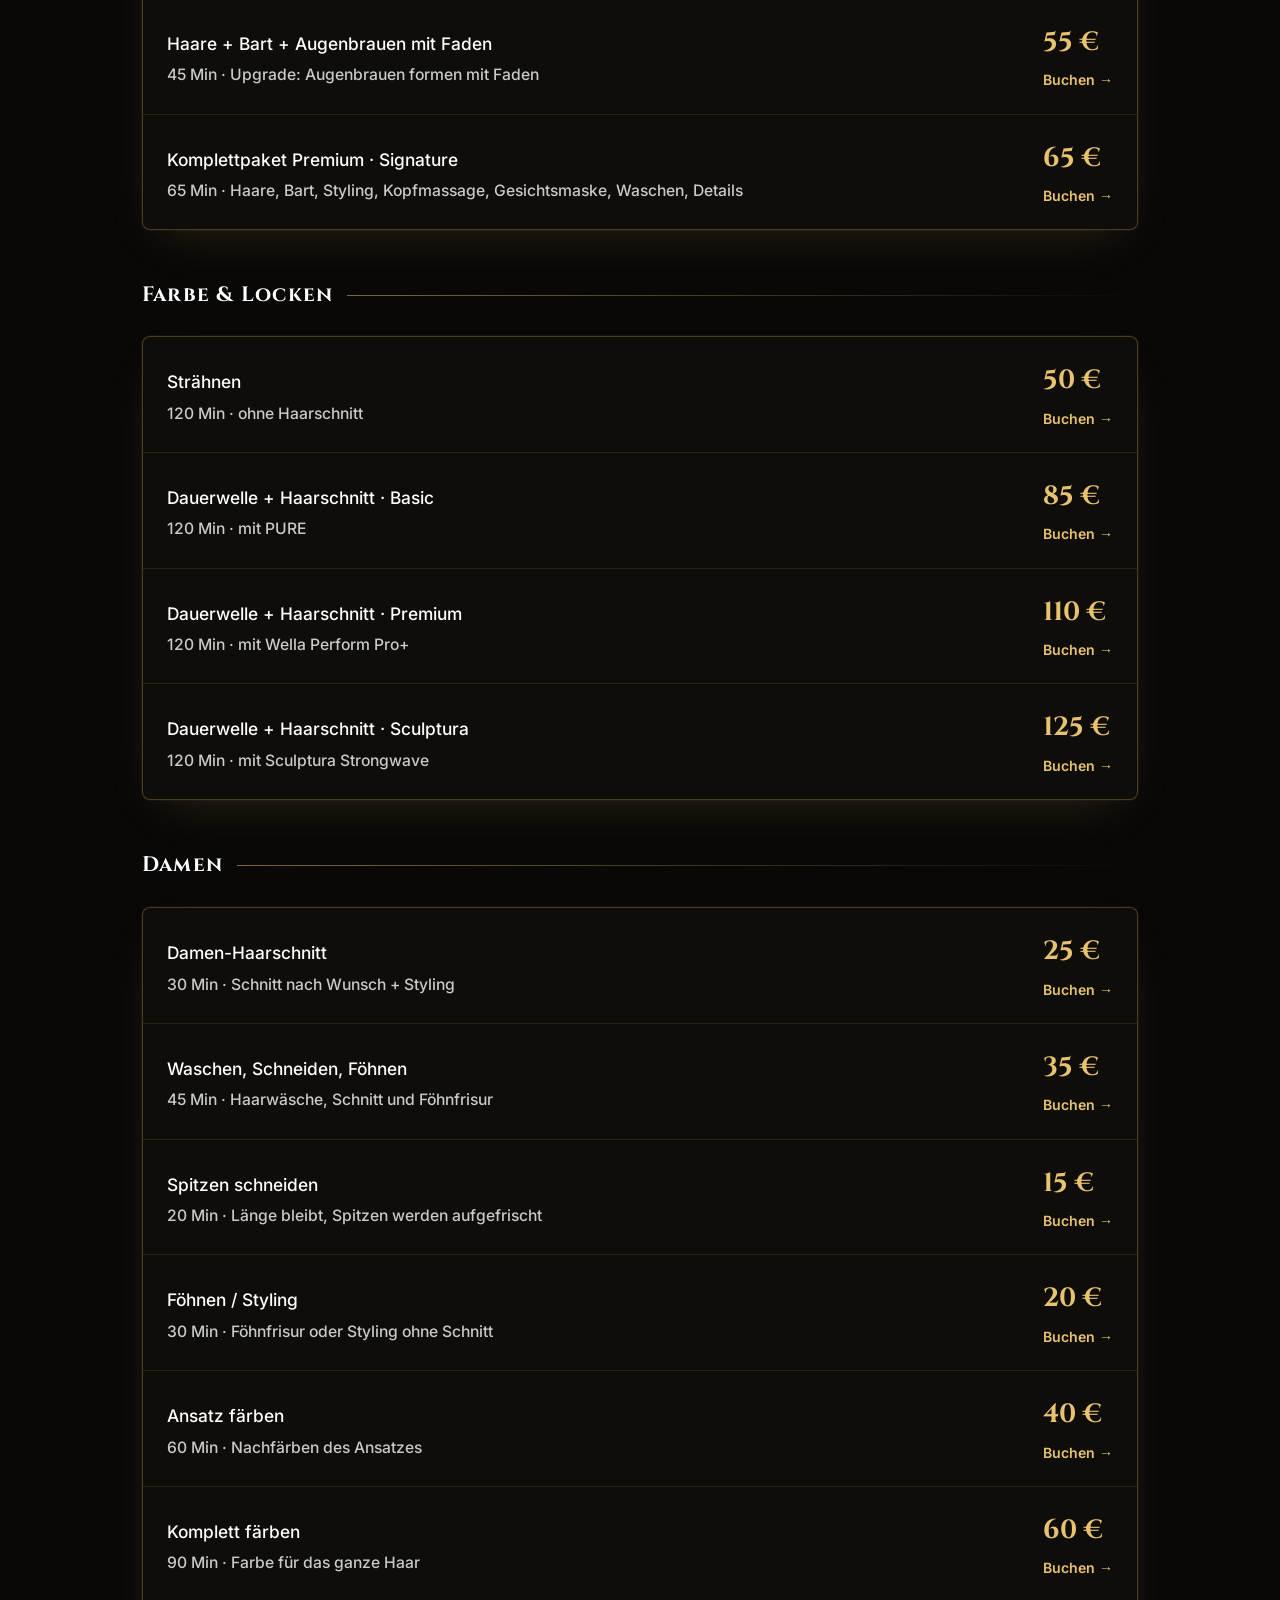
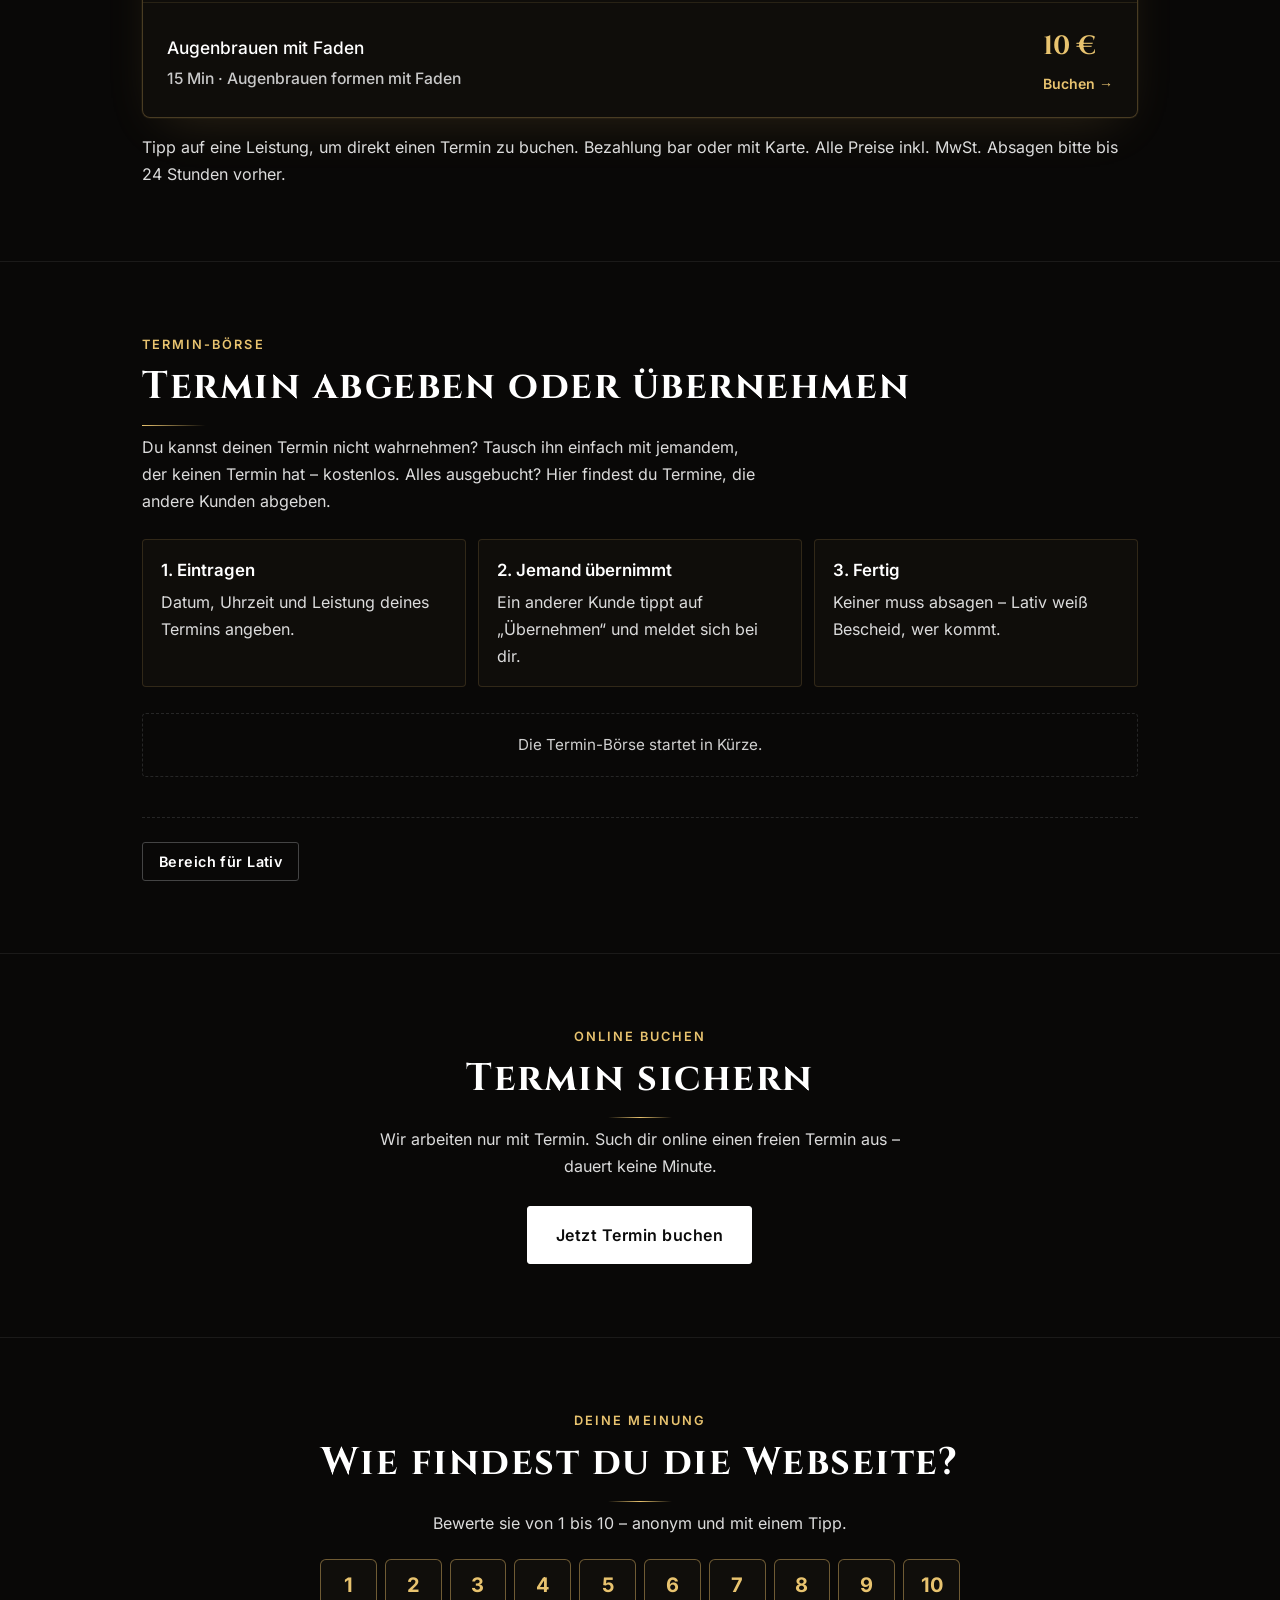
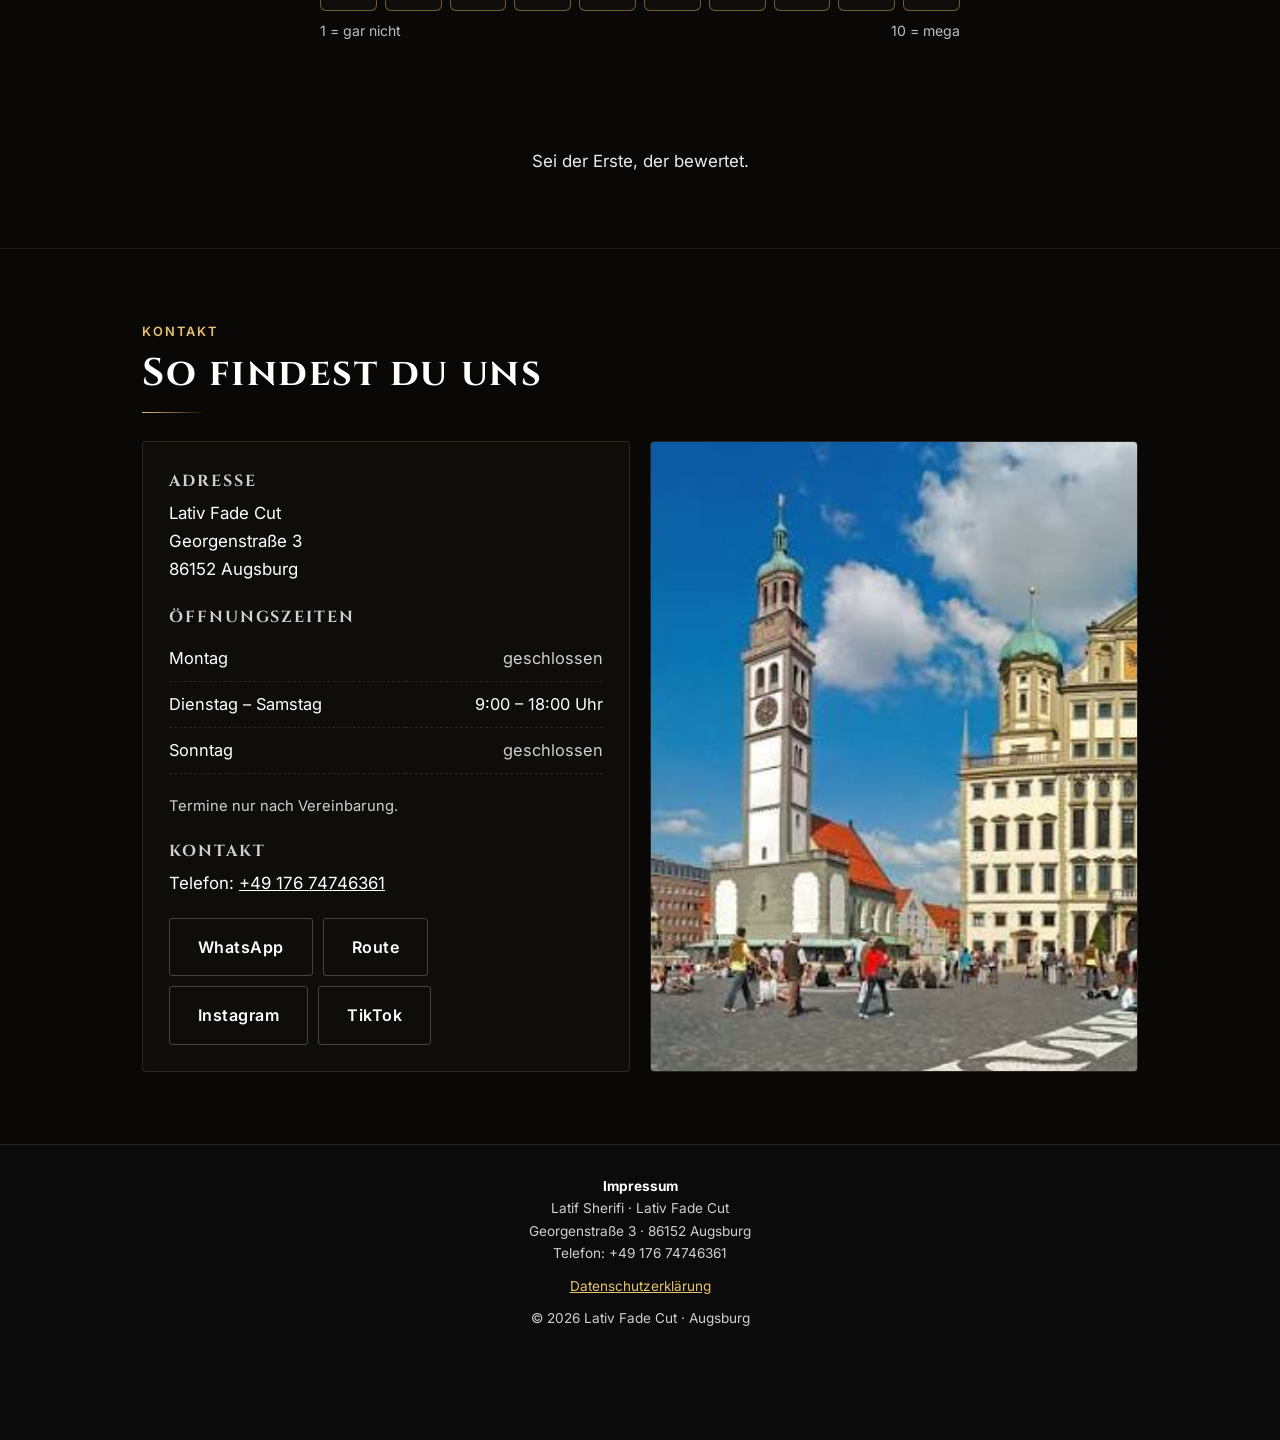
==== commit c81ebb55: "Buchung offen Co-Authored-By: Claude Opus 5.5 <noreply@anthropic.com> Claude-Session: https://claude" ====
--- a/index.html
+++ b/index.html
@@ -236,6 +236,7 @@
   .chips a:hover{background:rgba(232,195,111,.12)}
   .closed .float{display:none}
   .closed footer{padding-bottom:40px}
+  a.loading{opacity:.6;pointer-events:none}
   footer{border-top:1px solid var(--line);padding:30px 0 110px;color:var(--muted);font-size:.85rem;text-align:center}
 
   .float{position:fixed;left:16px;right:16px;bottom:16px;z-index:30;display:none}
@@ -474,7 +475,7 @@
 
 <script>
   // ===== SCHALTER: auf true stellen, sobald Kunden online buchen können =====
-  var BUCHUNG_OFFEN = false;
+  var BUCHUNG_OFFEN = true;
   var CAL_LINK = "https://cal.eu/lativfadecut";
   if (BUCHUNG_OFFEN) {
     document.querySelectorAll(".js-book").forEach(function(a){ a.href = CAL_LINK; });
@@ -1160,6 +1161,36 @@
   new IntersectionObserver((en, o) => { if (en[0].isIntersecting) { o.disconnect(); load(); } }).observe(scale);
 }
 </script>
+
+<script>
+{
+  // ===== Buchung direkt auf der Seite (Cal.com-Fenster statt neuem Link) =====
+  // Das Cal.com-Skript wird erst beim ersten Tipp auf "Buchen" geladen.
+  const ORIGIN = "https://app.cal.eu";
+  let ready = null;
+  function loadCal(){
+    if (ready) return ready;
+    ready = new Promise((res, rej) => {
+      (function (C, A, L) { let p = function (a, ar) { a.q.push(ar); }; let d = C.document; C.Cal = C.Cal || function () { let cal = C.Cal; let ar = arguments; if (!cal.loaded) { cal.ns = {}; cal.q = cal.q || []; const s = d.createElement("script"); s.src = A; s.onload = res; s.onerror = rej; d.head.appendChild(s); cal.loaded = true; } if (ar[0] === L) { const api = function () { p(api, arguments); }; const namespace = ar[1]; api.q = api.q || []; if (typeof namespace === "string") { cal.ns[namespace] = cal.ns[namespace] || api; p(cal.ns[namespace], ar); p(cal, ["initNamespace", namespace]); } else p(cal, ar); return; } p(cal, ar); }; })(window, ORIGIN + "/embed/embed.js", "init");
+      Cal("init", { origin: ORIGIN });
+      Cal("ui", { theme: "dark", styles: { branding: { brandColor: "#e8c36f" } }, hideEventTypeDetails: false, layout: "month_view" });
+      setTimeout(() => rej(new Error("timeout")), 8000);
+    });
+    return ready;
+  }
+  document.addEventListener("click", e => {
+    const a = e.target.closest('a[href^="https://cal.eu/lativfadecut"]');
+    if (!a) return;
+    e.preventDefault();
+    const calLink = a.href.replace(/^https:\/\/cal\.eu\//, "").replace(/\/$/, "");
+    a.classList.add("loading");
+    loadCal().then(() => {
+      Cal("modal", { calLink, config: { layout: "month_view", theme: "dark" } });
+    }).catch(() => { location.href = a.href; })   // falls etwas schiefgeht: normale Buchungsseite
+      .finally(() => a.classList.remove("loading"));
+  });
+}
+</script>
 </body>
 </html>
 
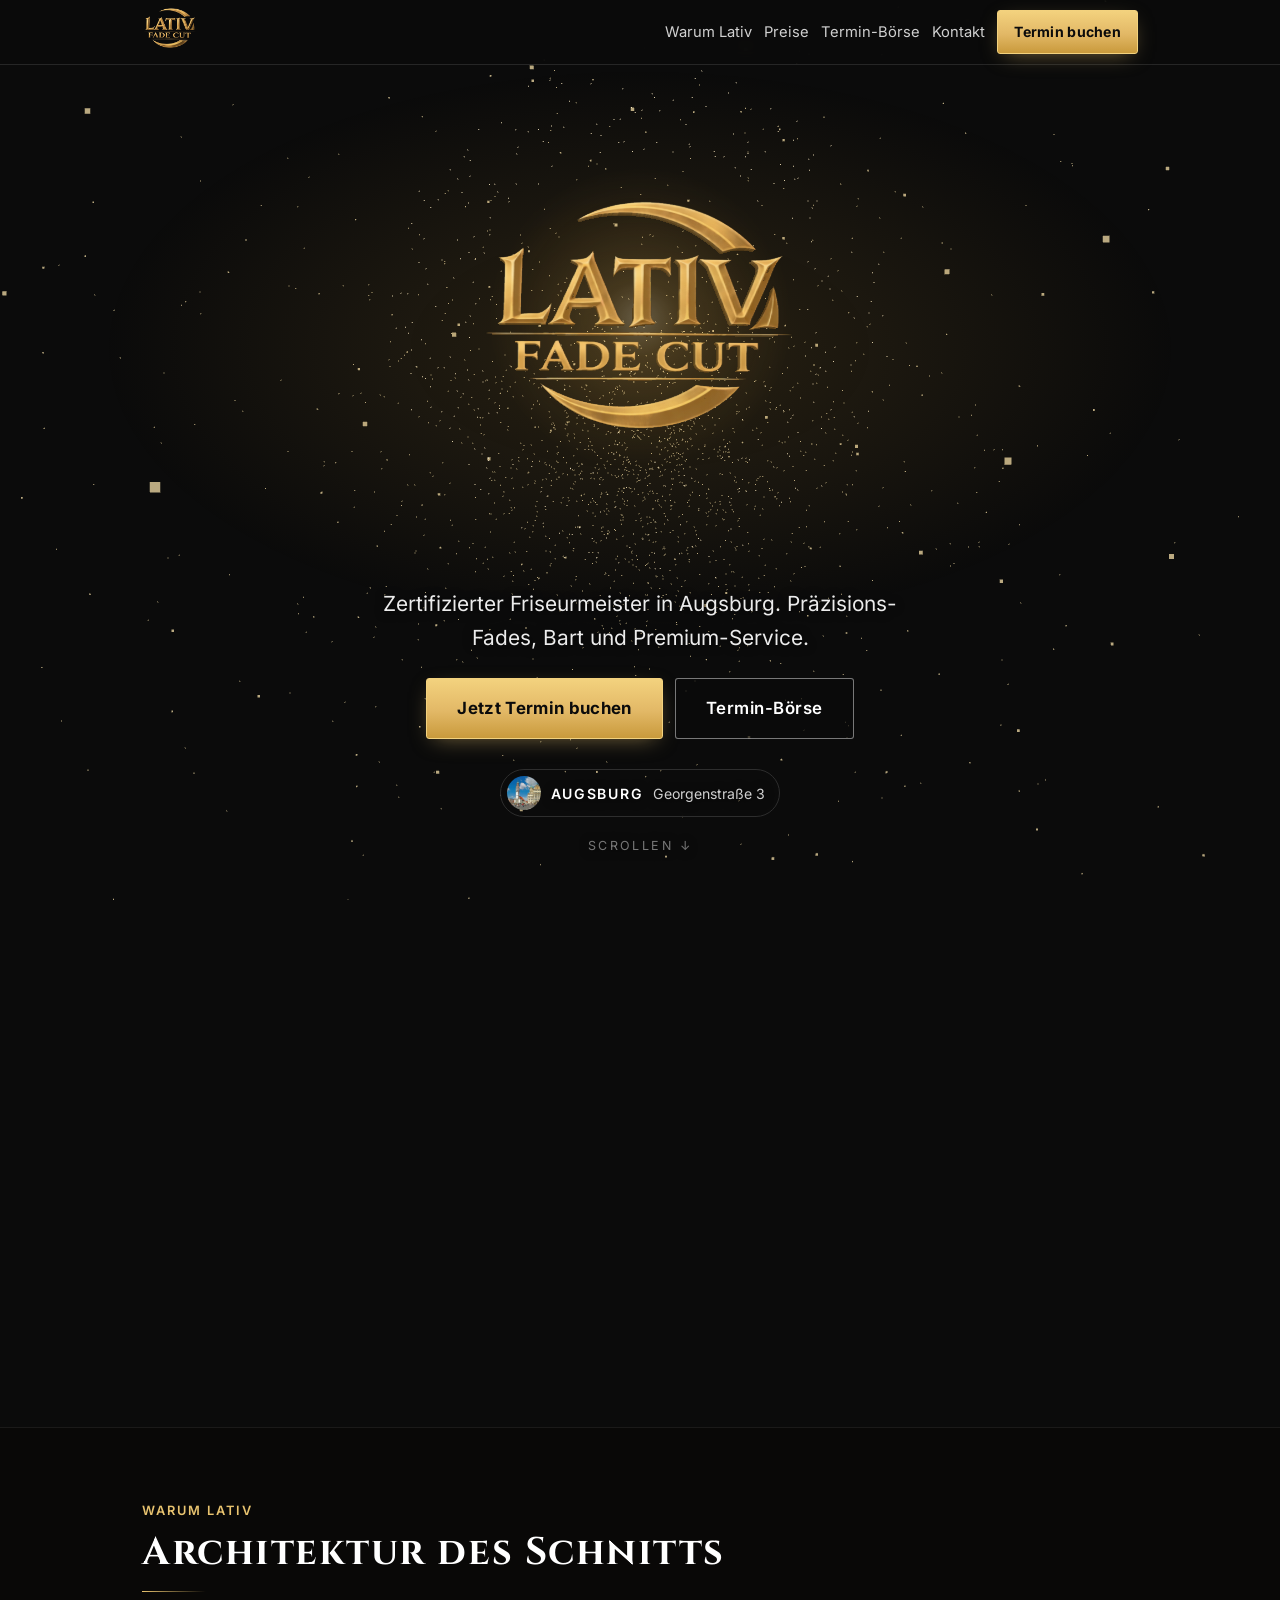
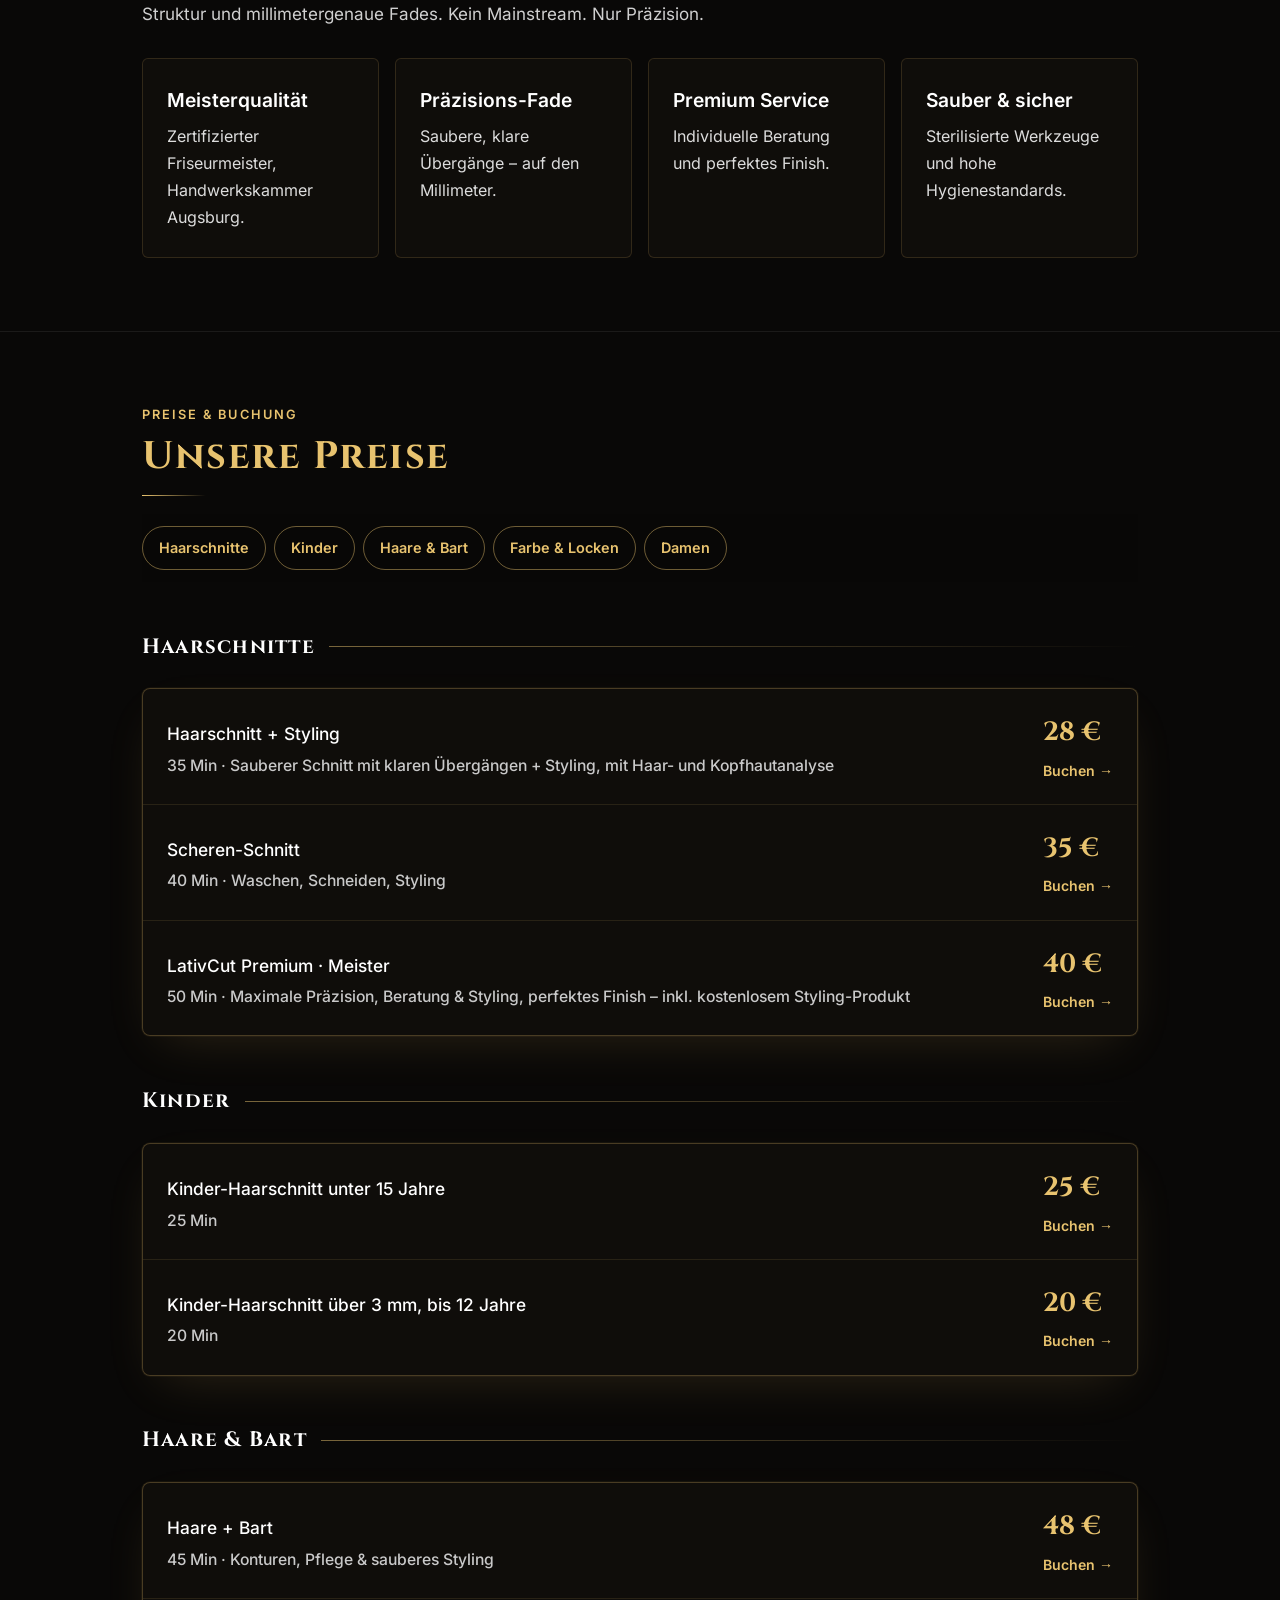
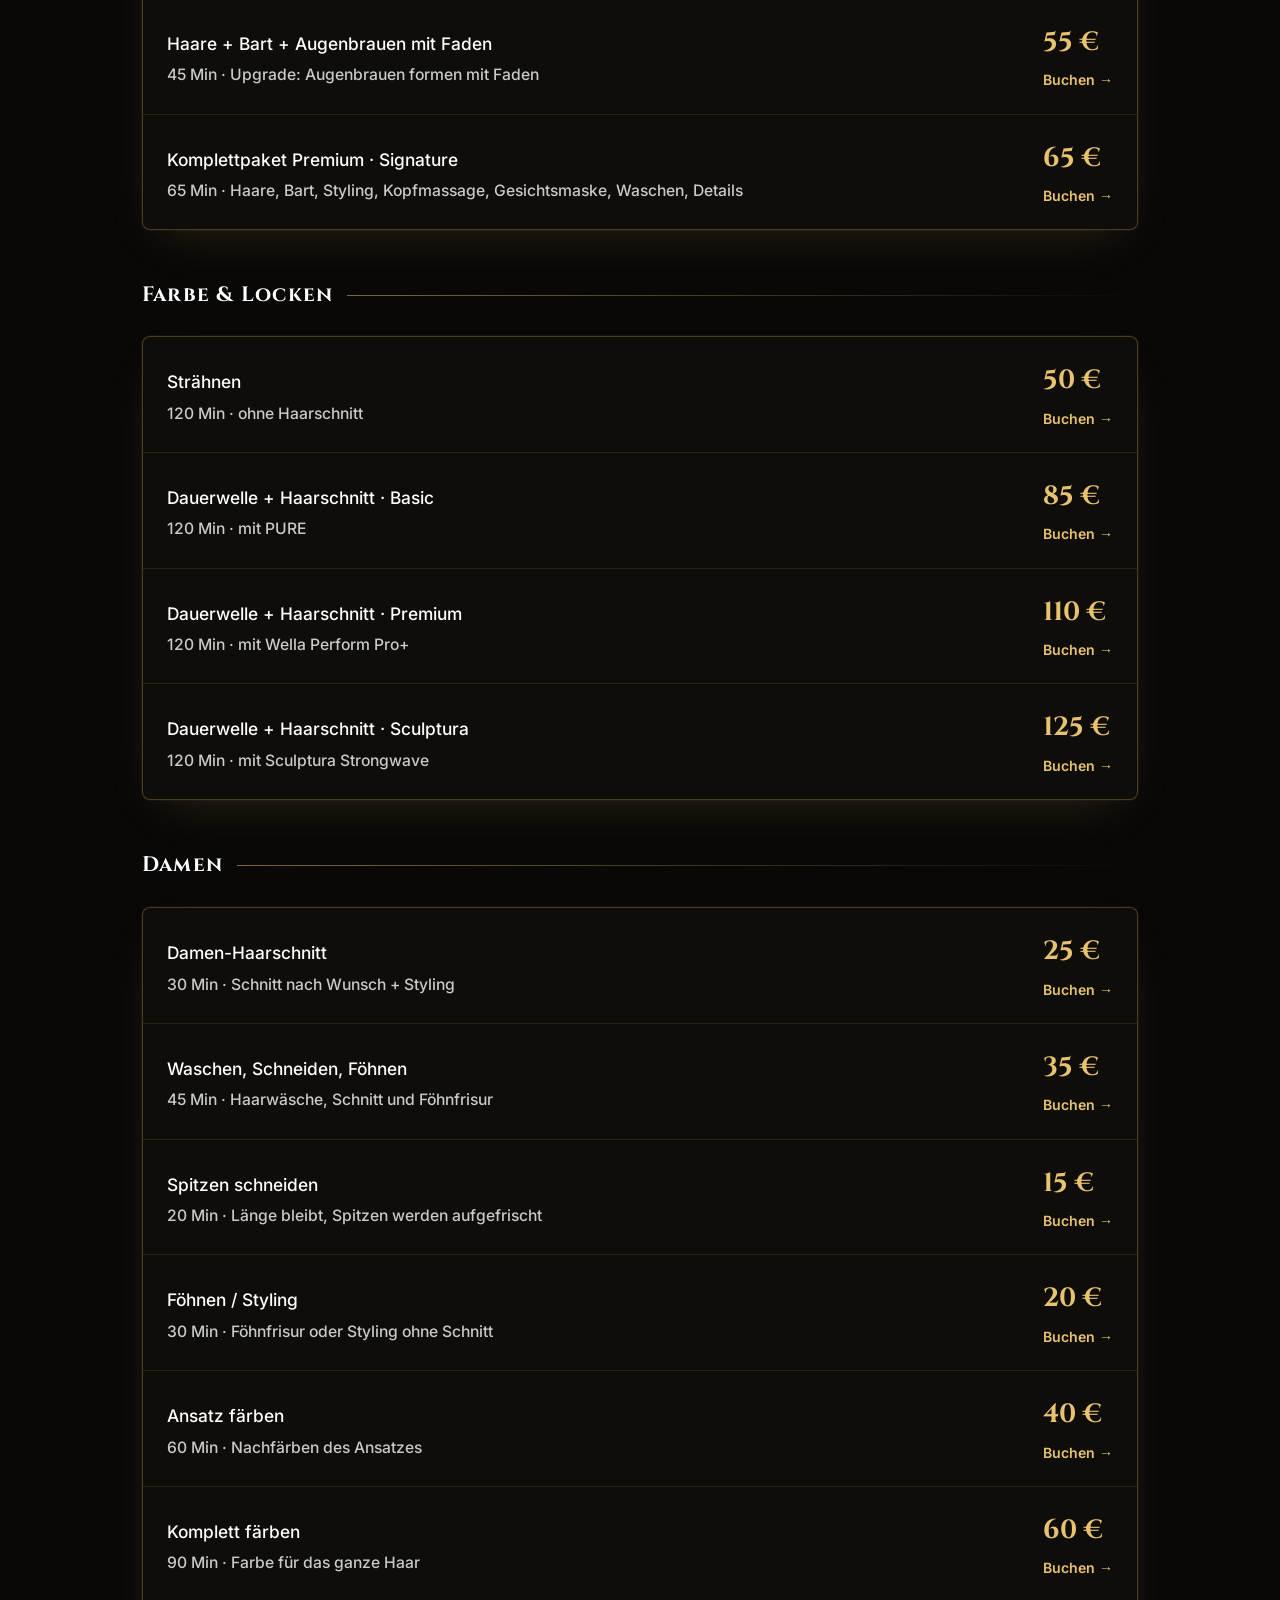
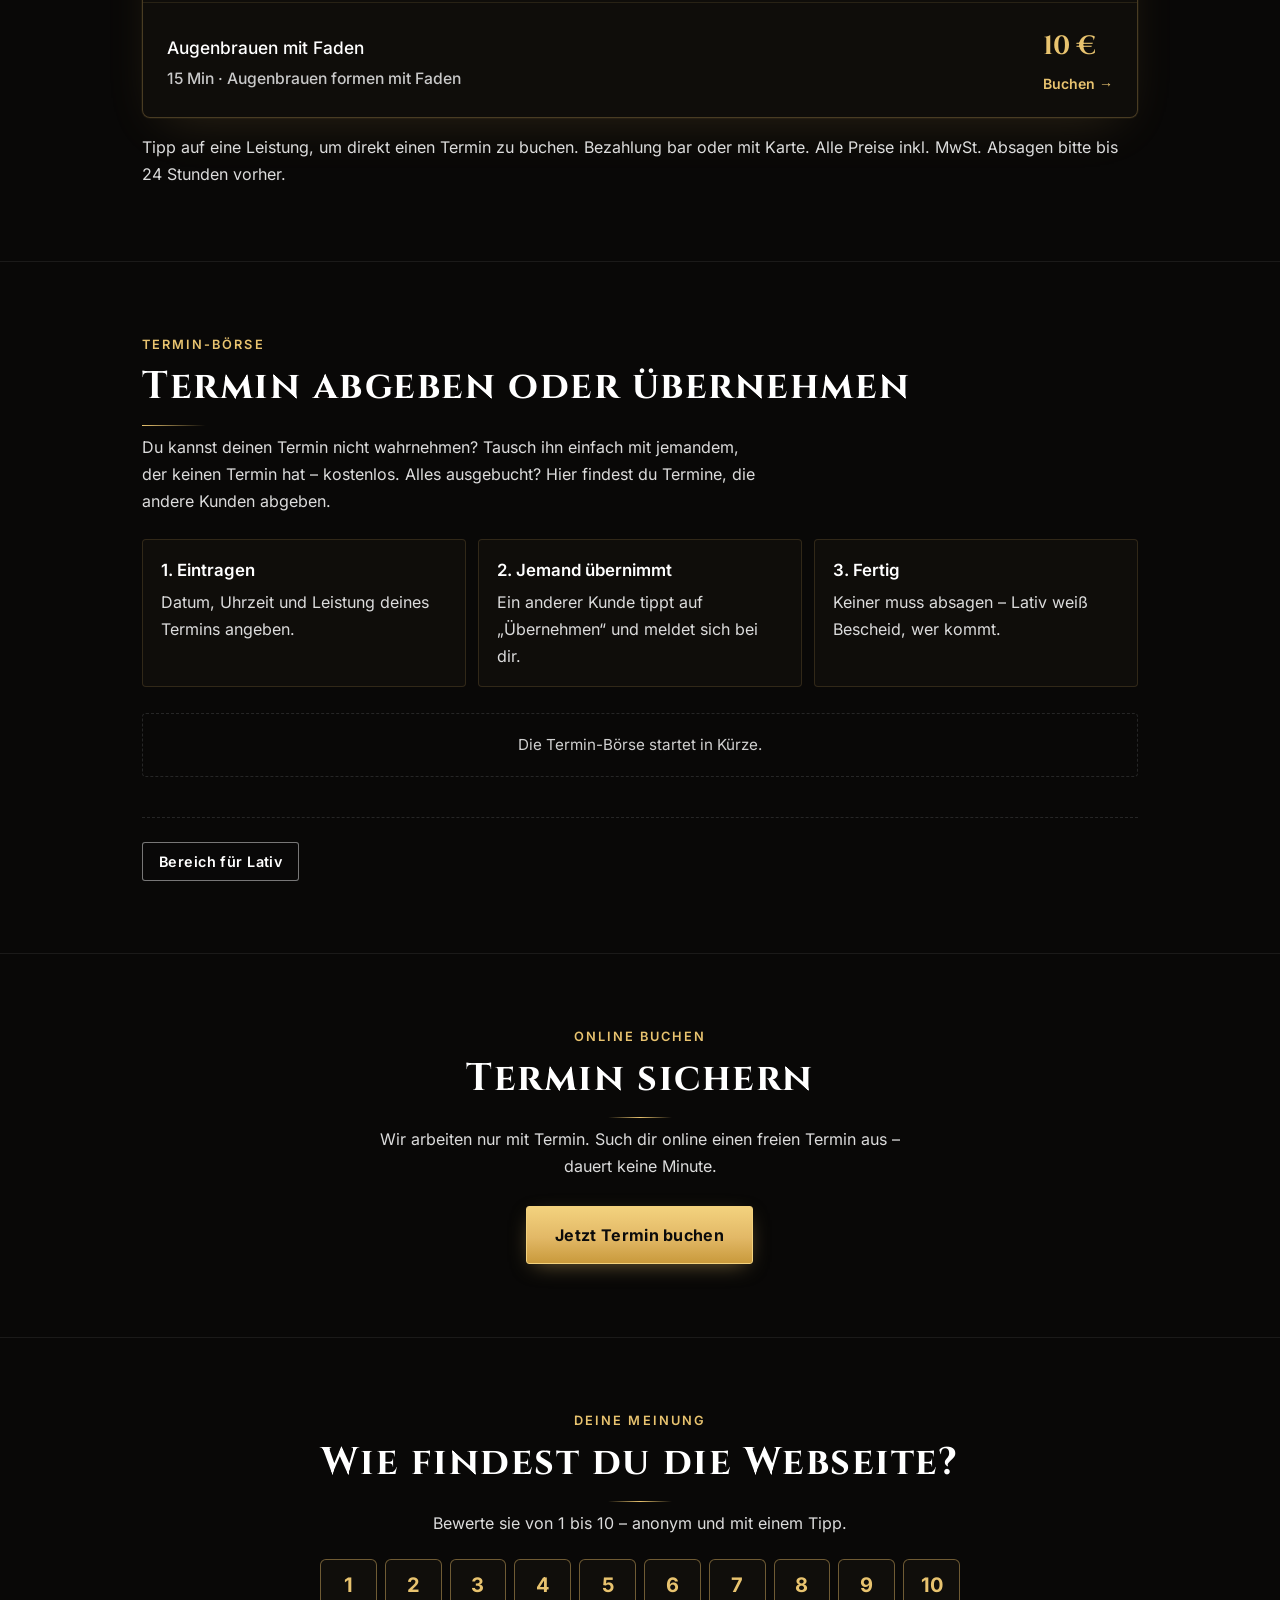
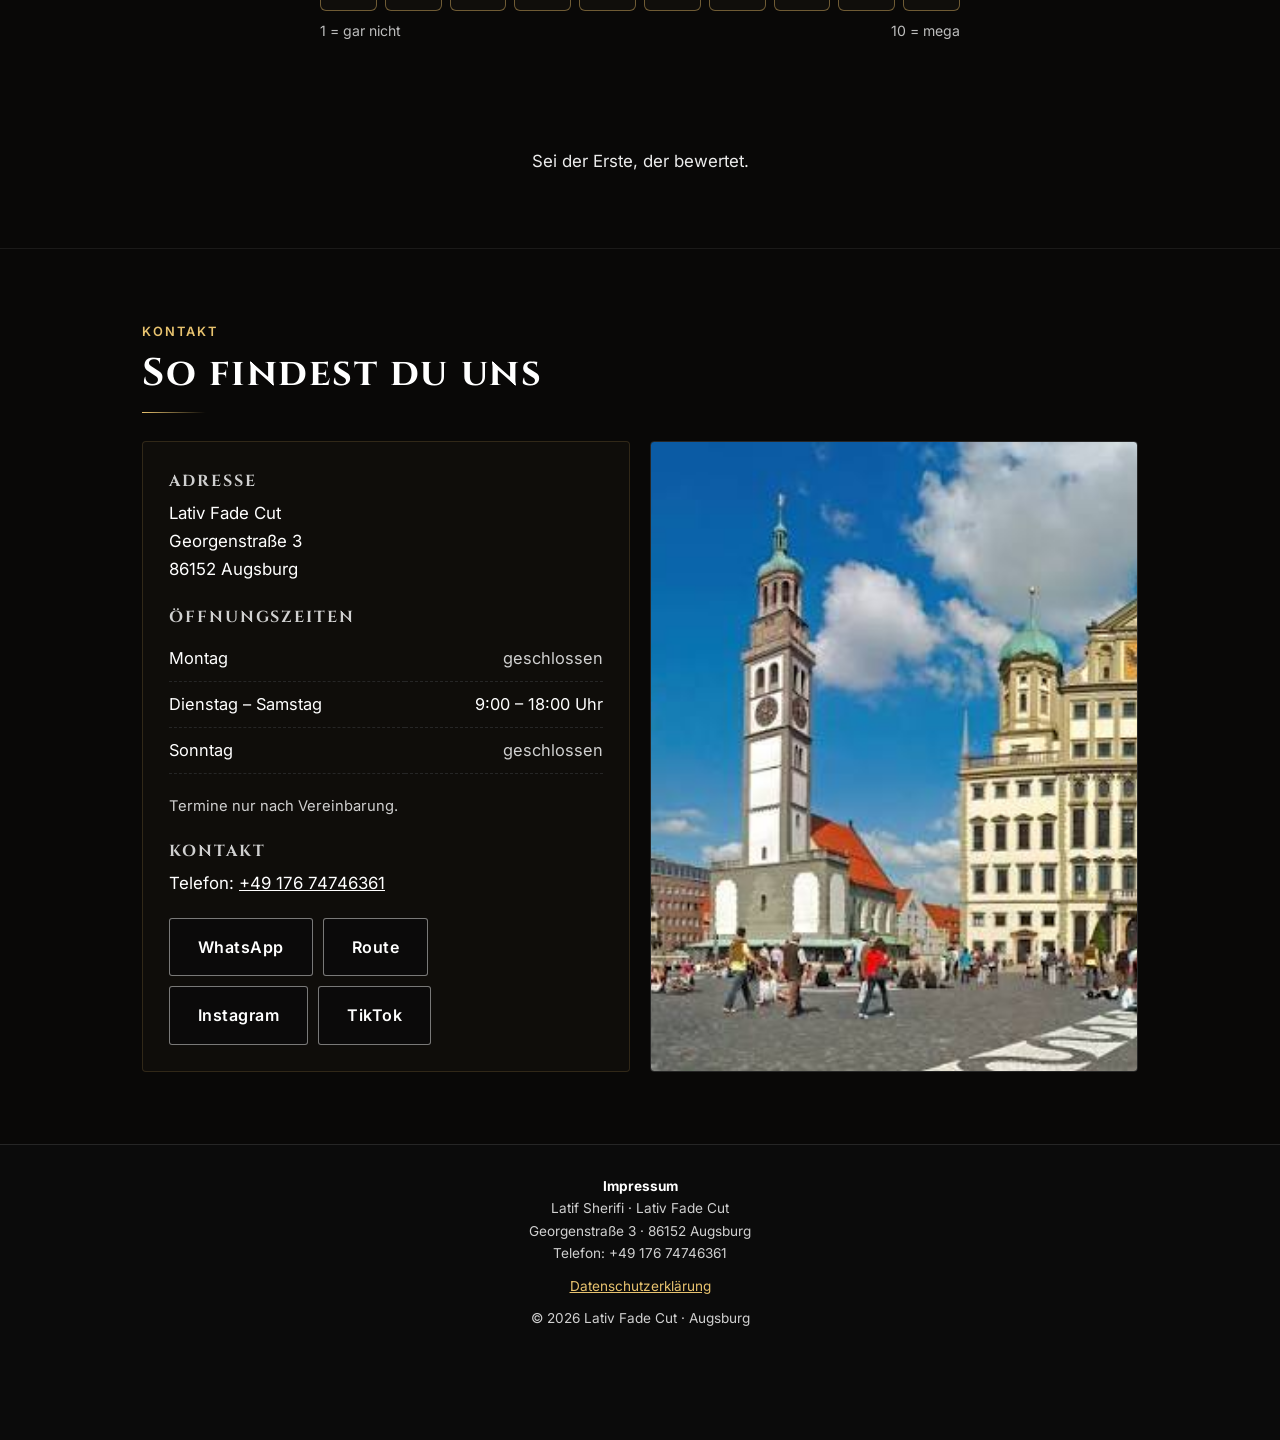
==== commit 03995f97: "Gold-Knöpfe Co-Authored-By: Claude Opus 5.5 <noreply@anthropic.com> Claude-Session: https://claude.a" ====
--- a/index.html
+++ b/index.html
@@ -237,6 +237,12 @@
   .closed .float{display:none}
   .closed footer{padding-bottom:40px}
   a.loading{opacity:.6;pointer-events:none}
+  /* ===== Buchungs-Knöpfe: Gold, klare Schrift, kein Schatten ===== */
+  .btn-gold{background:linear-gradient(180deg,#f3d27e 0%,#e2b866 55%,#c99a3c 100%)!important;border:1px solid #f3d27e!important;color:#0b0b0b!important;font-weight:700;letter-spacing:.02em;text-shadow:none!important;box-shadow:0 6px 22px -8px rgba(232,195,111,.55)}
+  .btn-gold:hover{background:linear-gradient(180deg,#f7dd97 0%,#e8c36f 55%,#d1a548 100%)!important}
+  .btn-ghost{text-shadow:none!important;border-color:rgba(255,255,255,.45)!important;background:rgba(11,11,11,.7)}
+  .hero .cta .btn{font-size:1.05rem;padding:16px 30px}
+  .nav nav a.btn-gold{color:#0b0b0b!important}
   footer{border-top:1px solid var(--line);padding:30px 0 110px;color:var(--muted);font-size:.85rem;text-align:center}
 
   .float{position:fixed;left:16px;right:16px;bottom:16px;z-index:30;display:none}
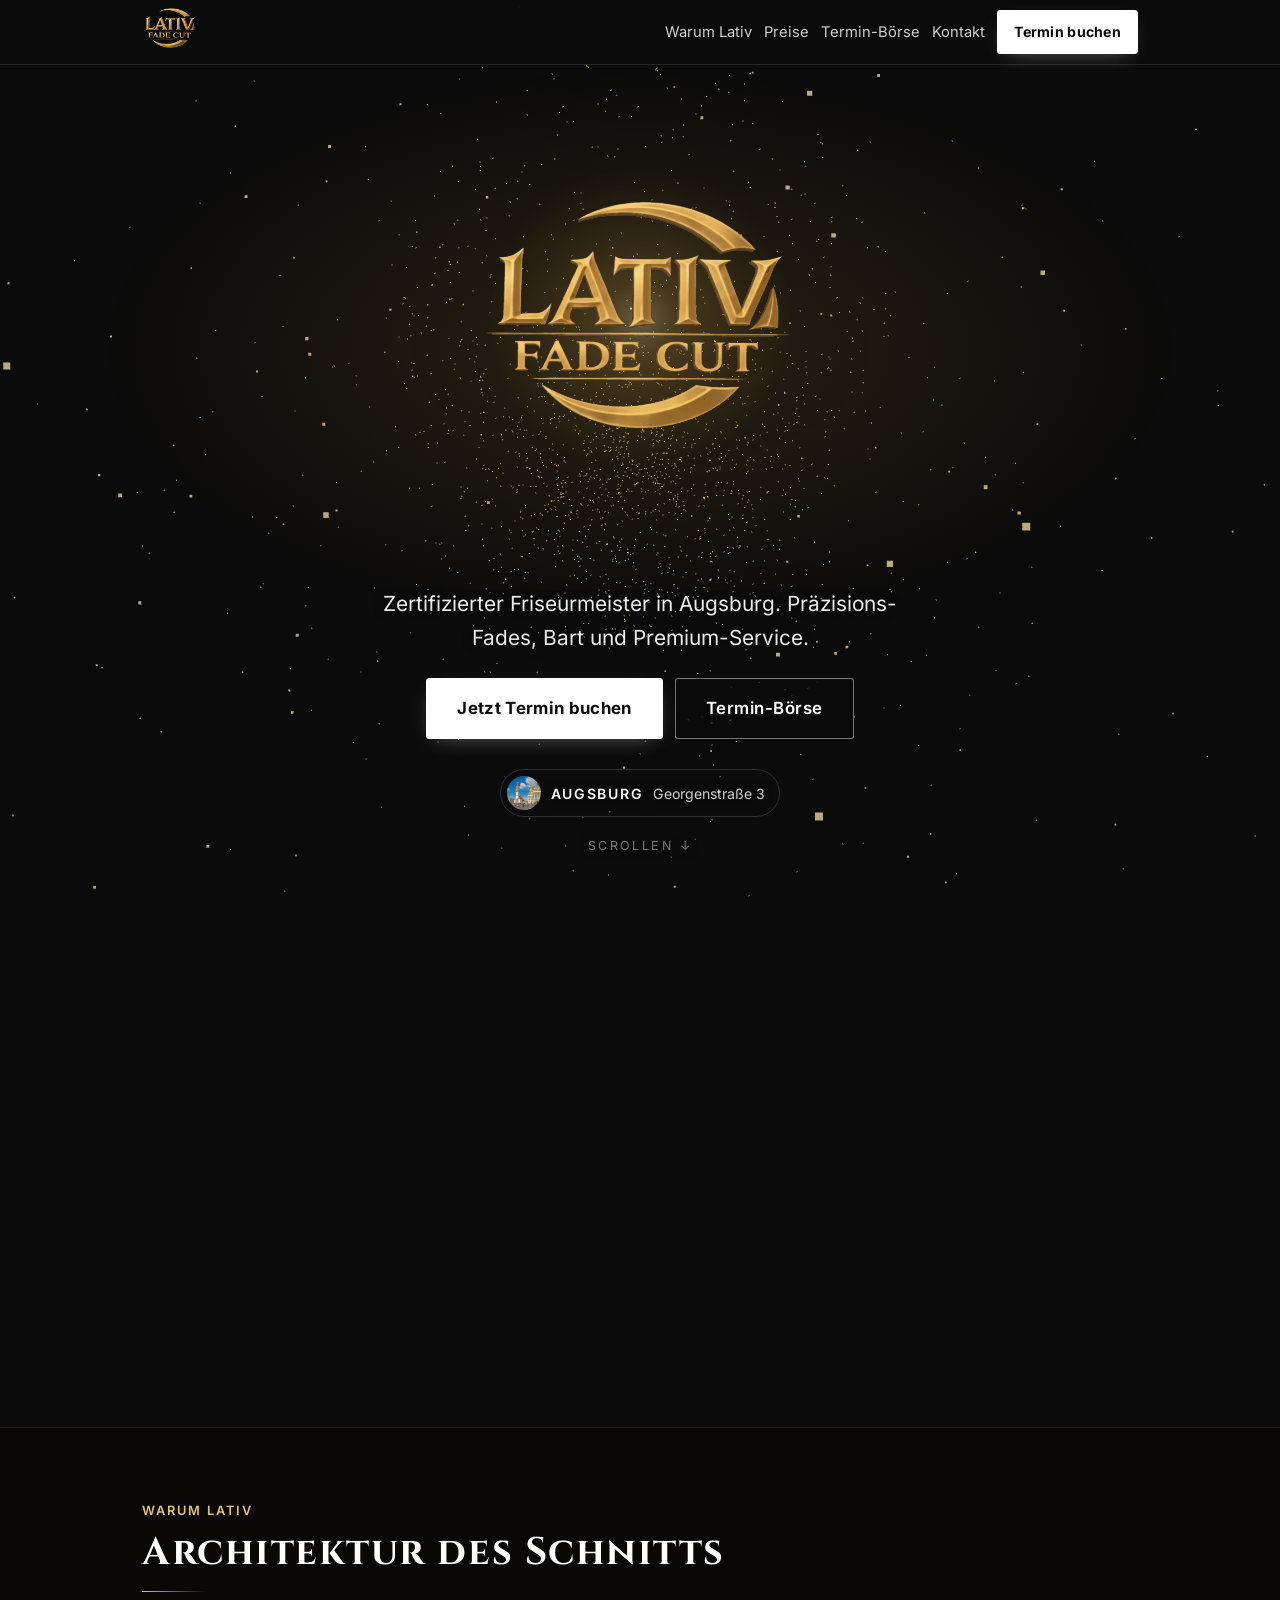
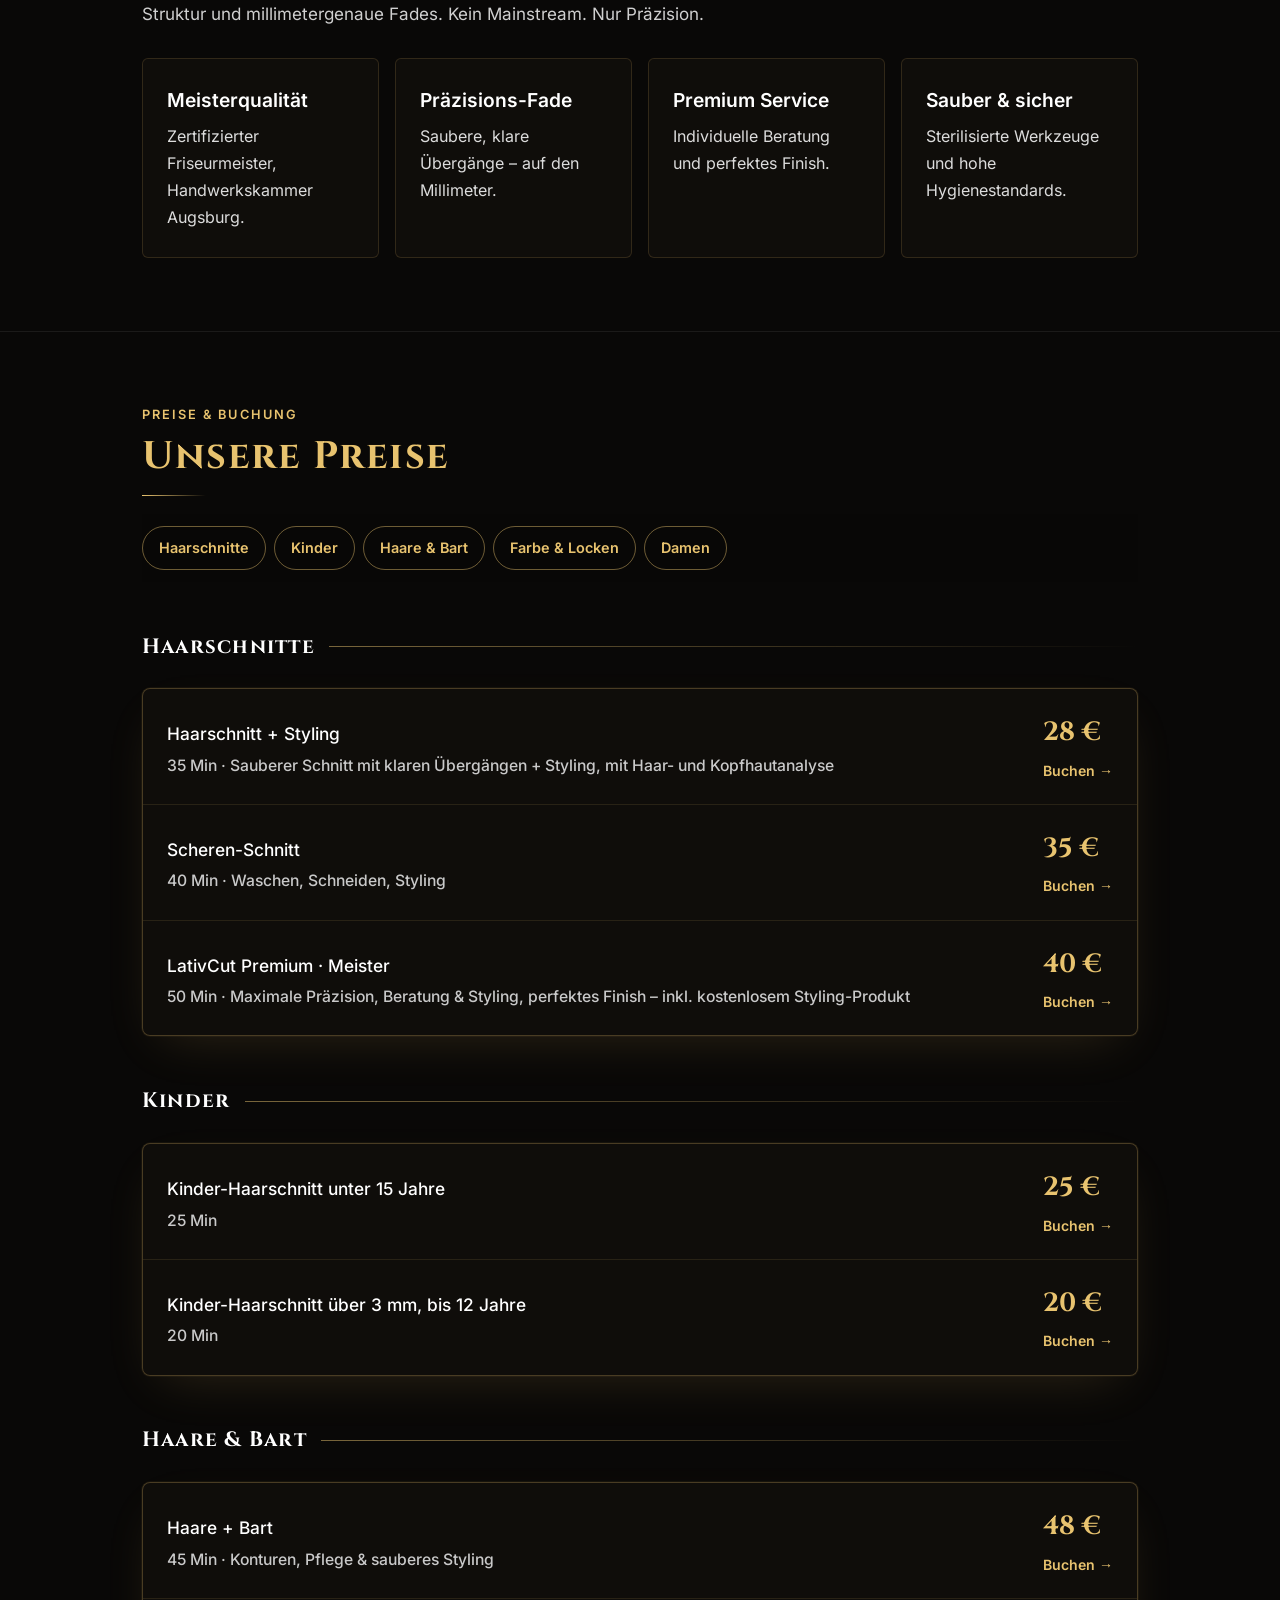
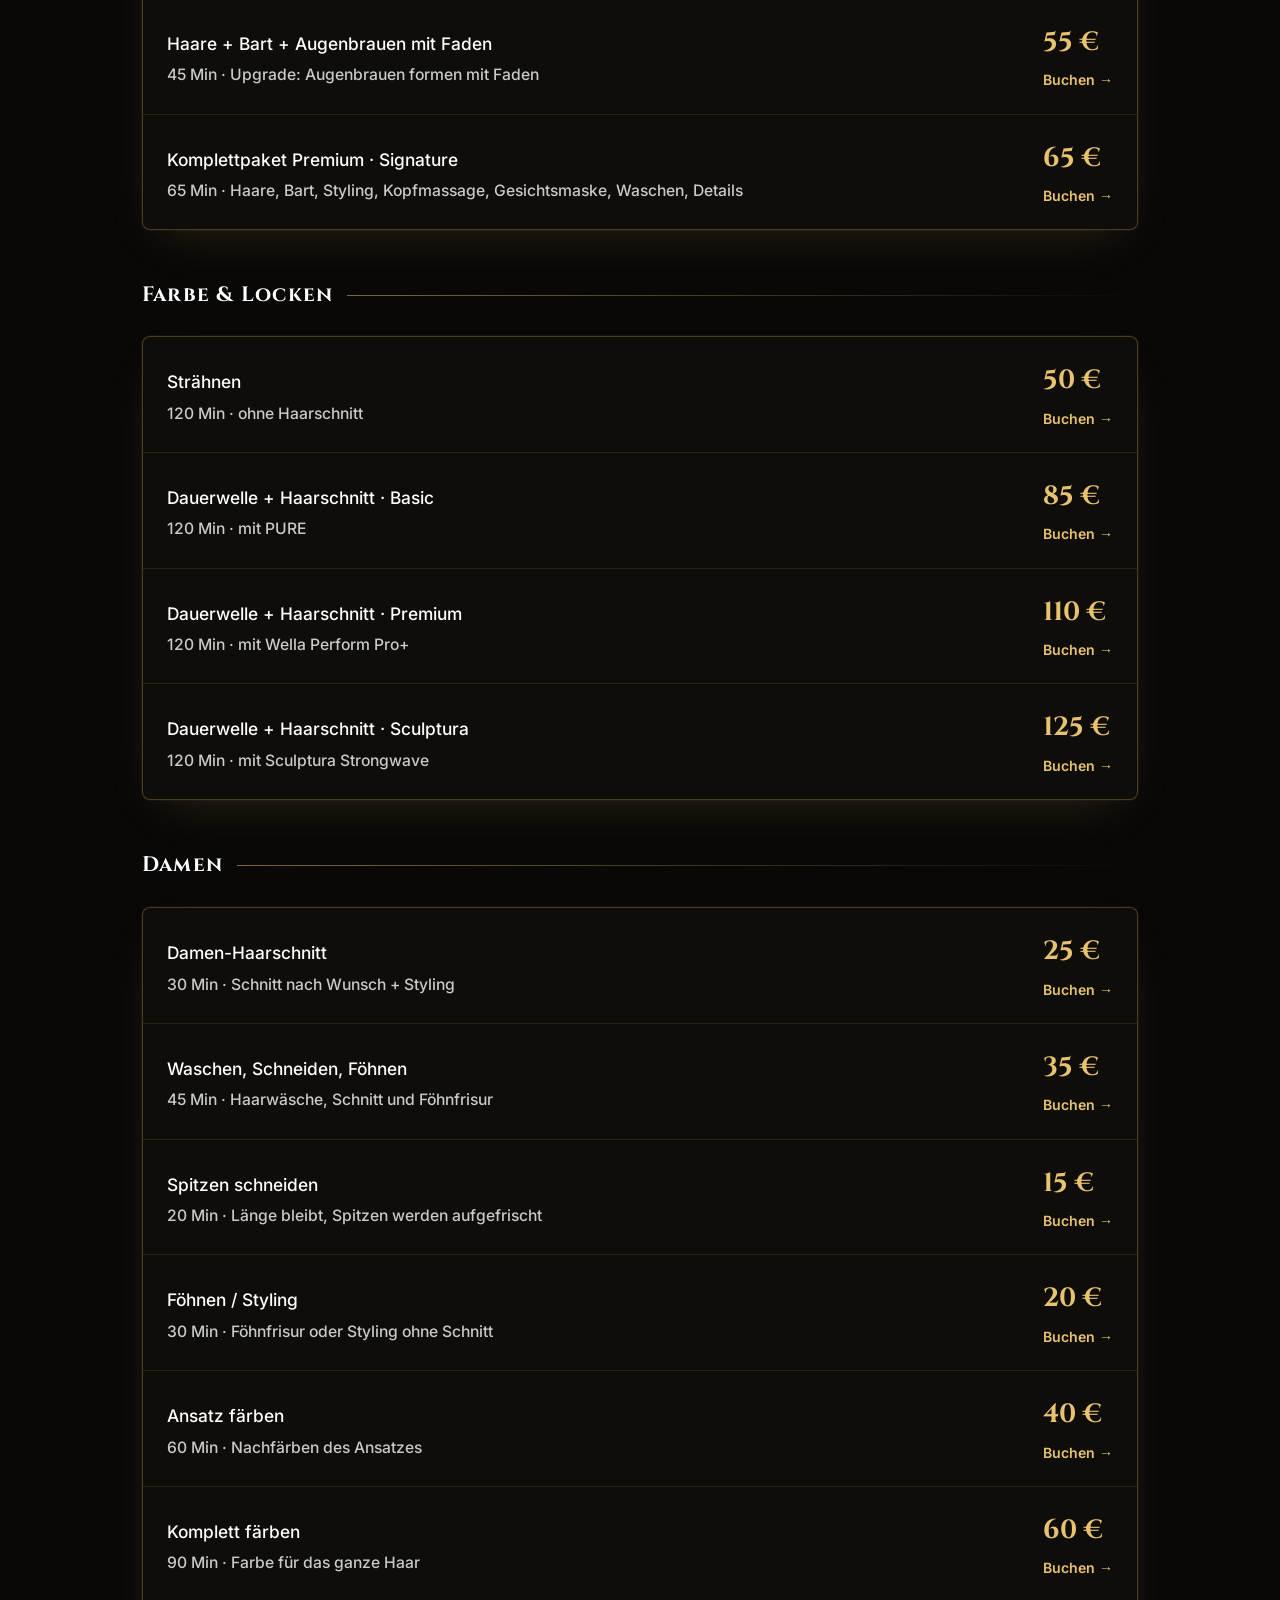
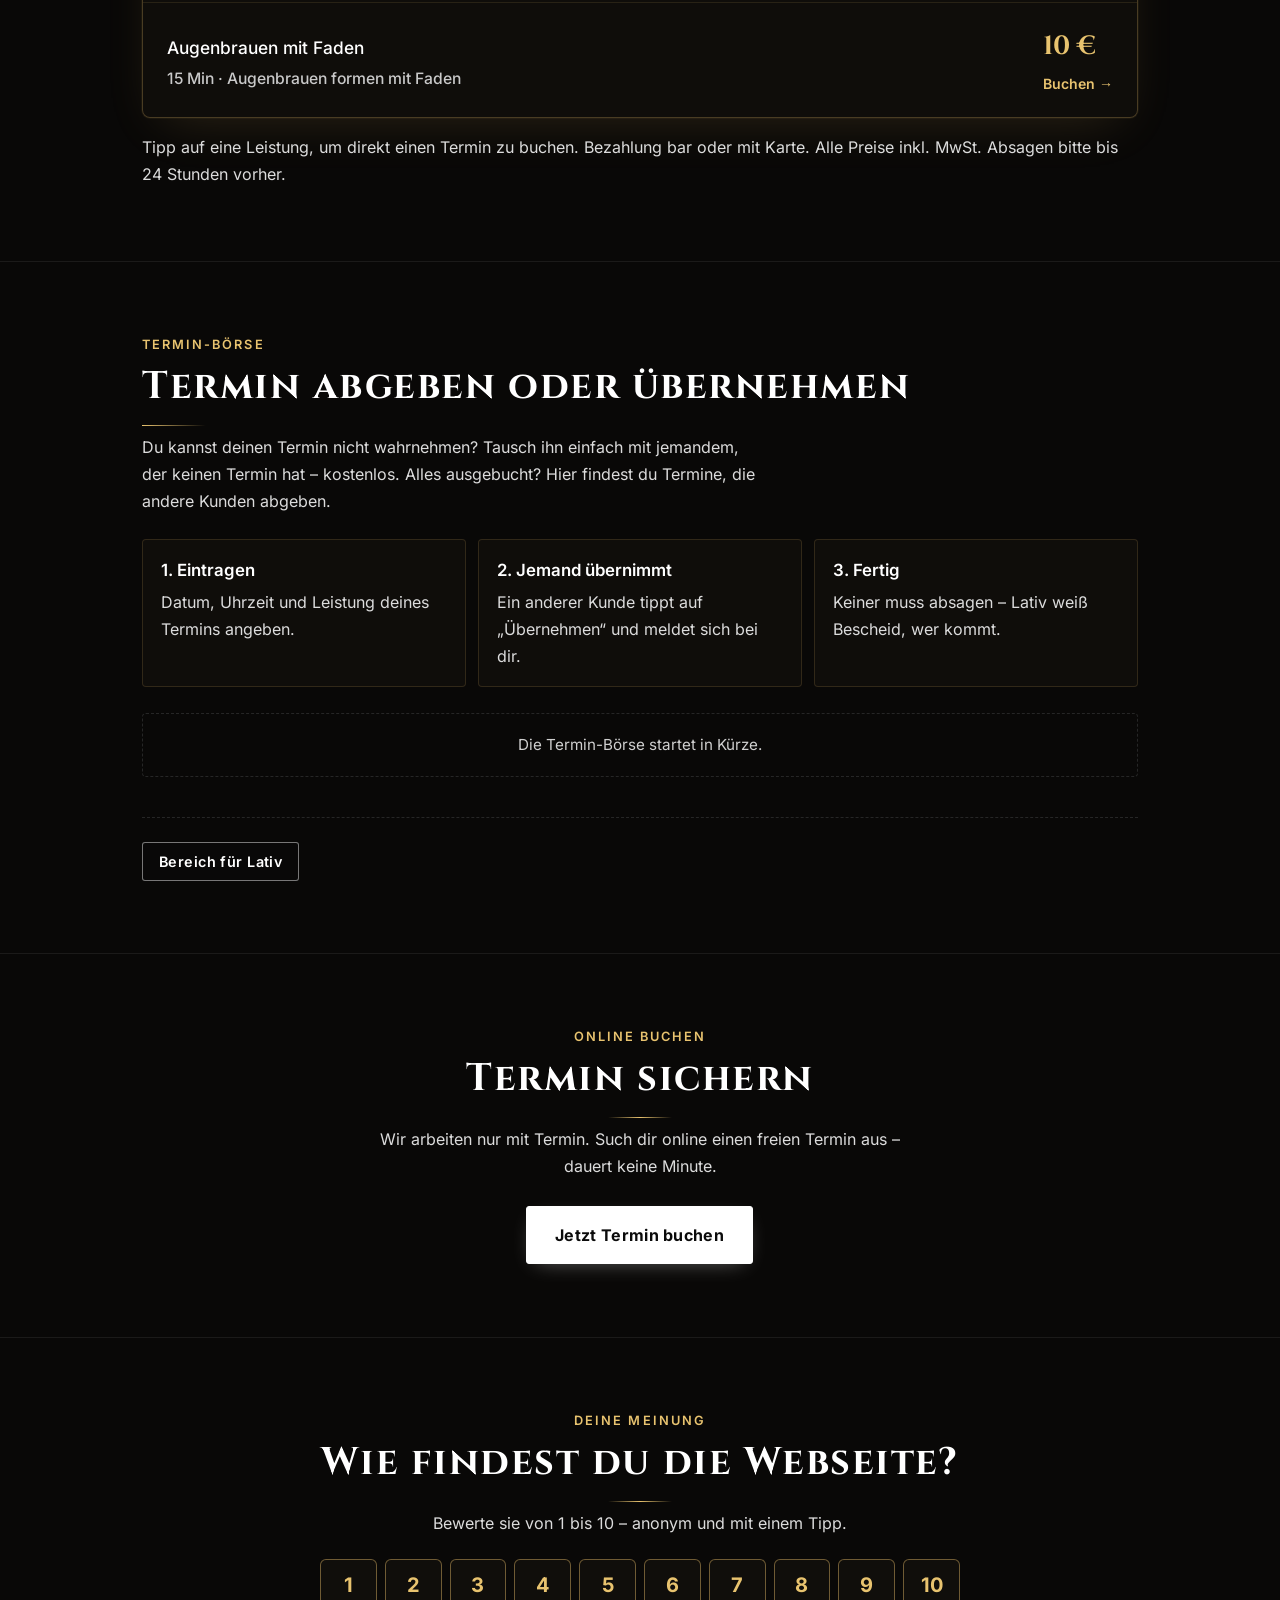
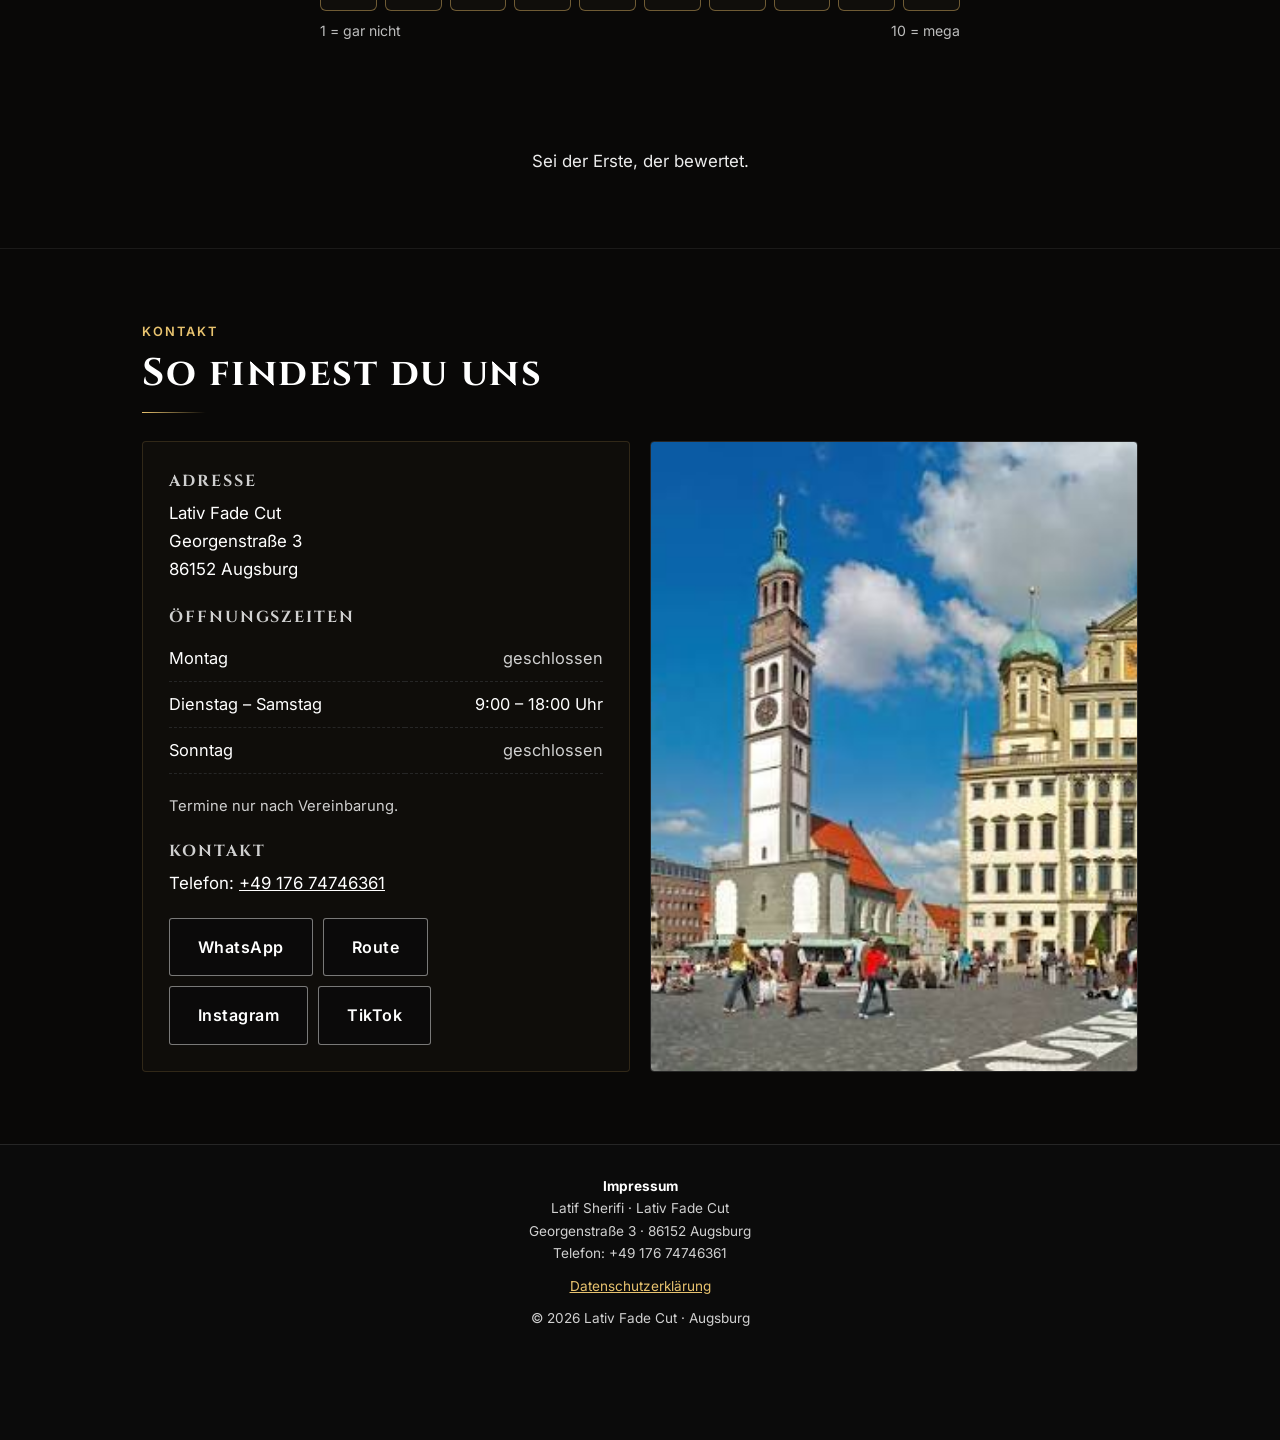
==== commit 241d444b: "Weiße Knöpfe Co-Authored-By: Claude Opus 5.5 <noreply@anthropic.com> Claude-Session: https://claude." ====
--- a/index.html
+++ b/index.html
@@ -238,8 +238,8 @@
   .closed footer{padding-bottom:40px}
   a.loading{opacity:.6;pointer-events:none}
   /* ===== Buchungs-Knöpfe: Gold, klare Schrift, kein Schatten ===== */
-  .btn-gold{background:linear-gradient(180deg,#f3d27e 0%,#e2b866 55%,#c99a3c 100%)!important;border:1px solid #f3d27e!important;color:#0b0b0b!important;font-weight:700;letter-spacing:.02em;text-shadow:none!important;box-shadow:0 6px 22px -8px rgba(232,195,111,.55)}
-  .btn-gold:hover{background:linear-gradient(180deg,#f7dd97 0%,#e8c36f 55%,#d1a548 100%)!important}
+  .btn-gold{background:#ffffff!important;border:1px solid #ffffff!important;color:#0b0b0b!important;font-weight:700;letter-spacing:.02em;text-shadow:none!important;-webkit-font-smoothing:antialiased;box-shadow:0 6px 22px -10px rgba(255,255,255,.45)}
+  .btn-gold:hover{background:#ececec!important;border-color:#ececec!important}
   .btn-ghost{text-shadow:none!important;border-color:rgba(255,255,255,.45)!important;background:rgba(11,11,11,.7)}
   .hero .cta .btn{font-size:1.05rem;padding:16px 30px}
   .nav nav a.btn-gold{color:#0b0b0b!important}
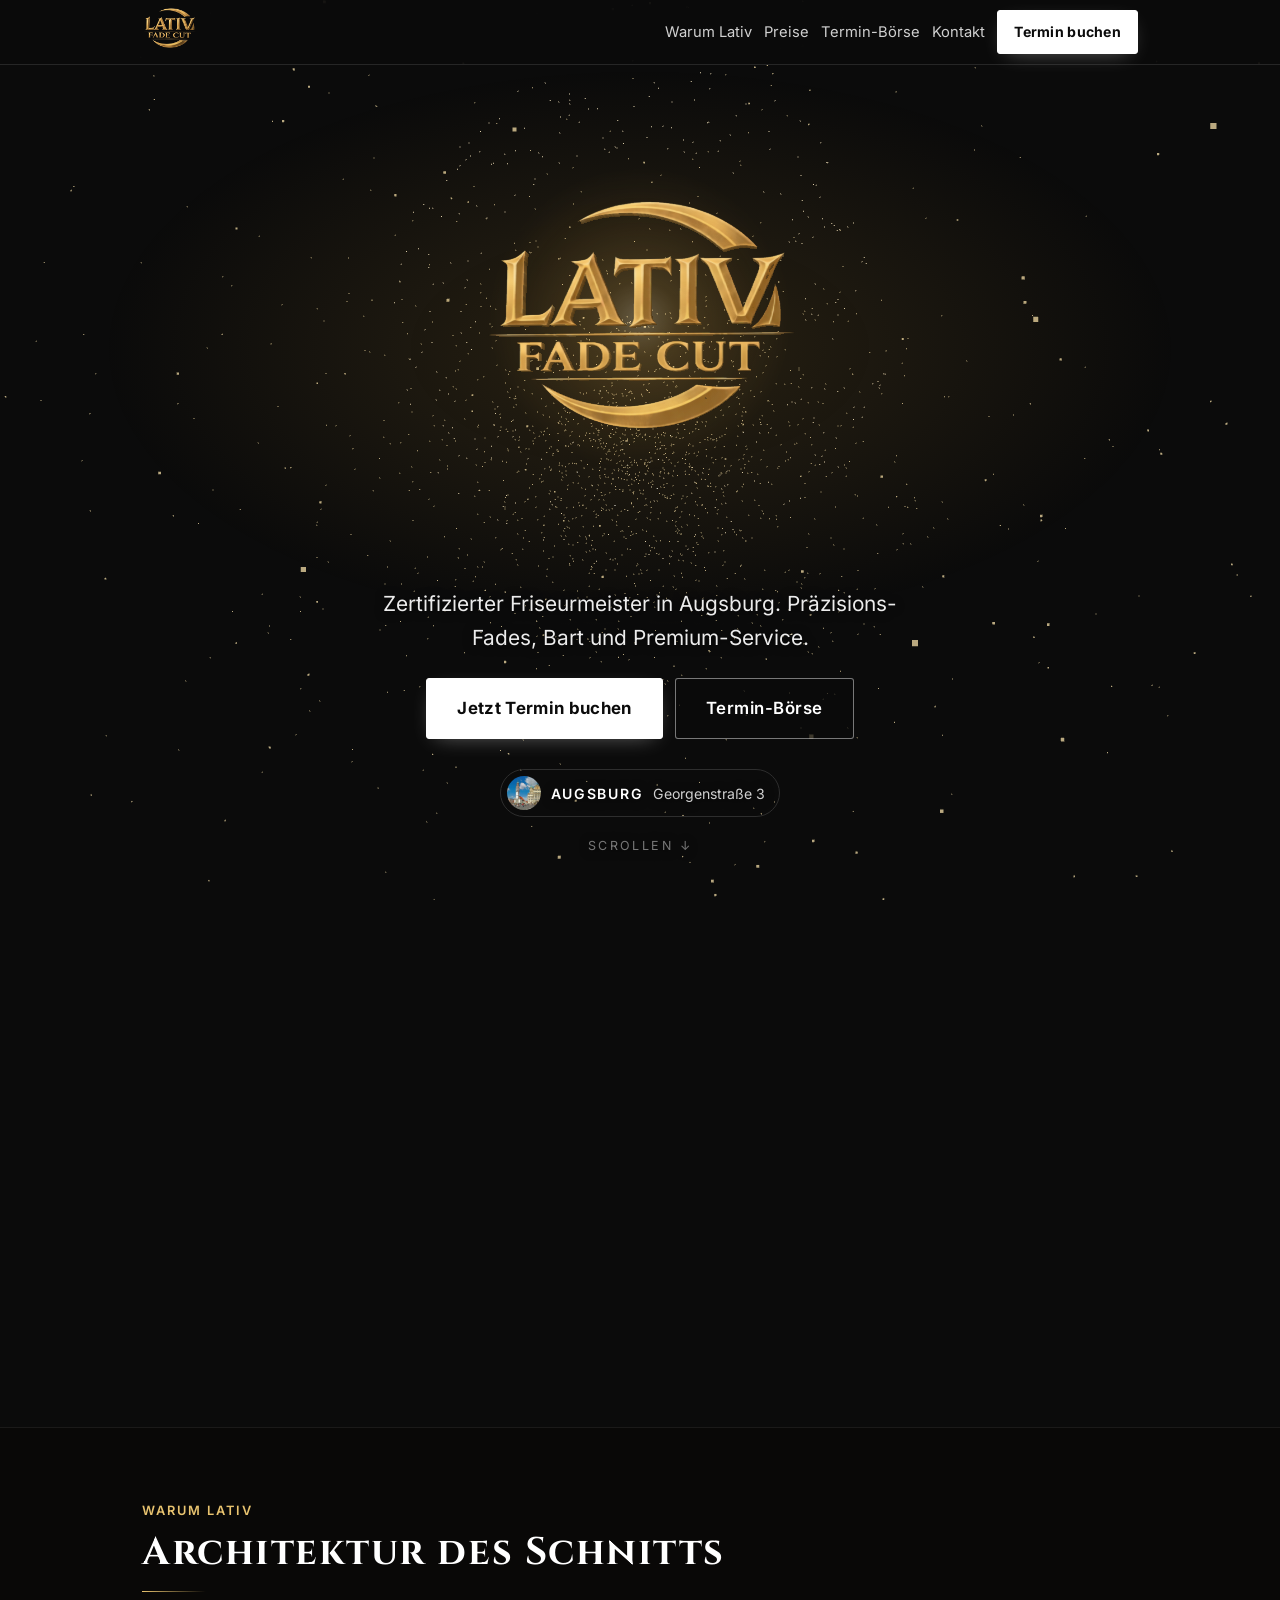
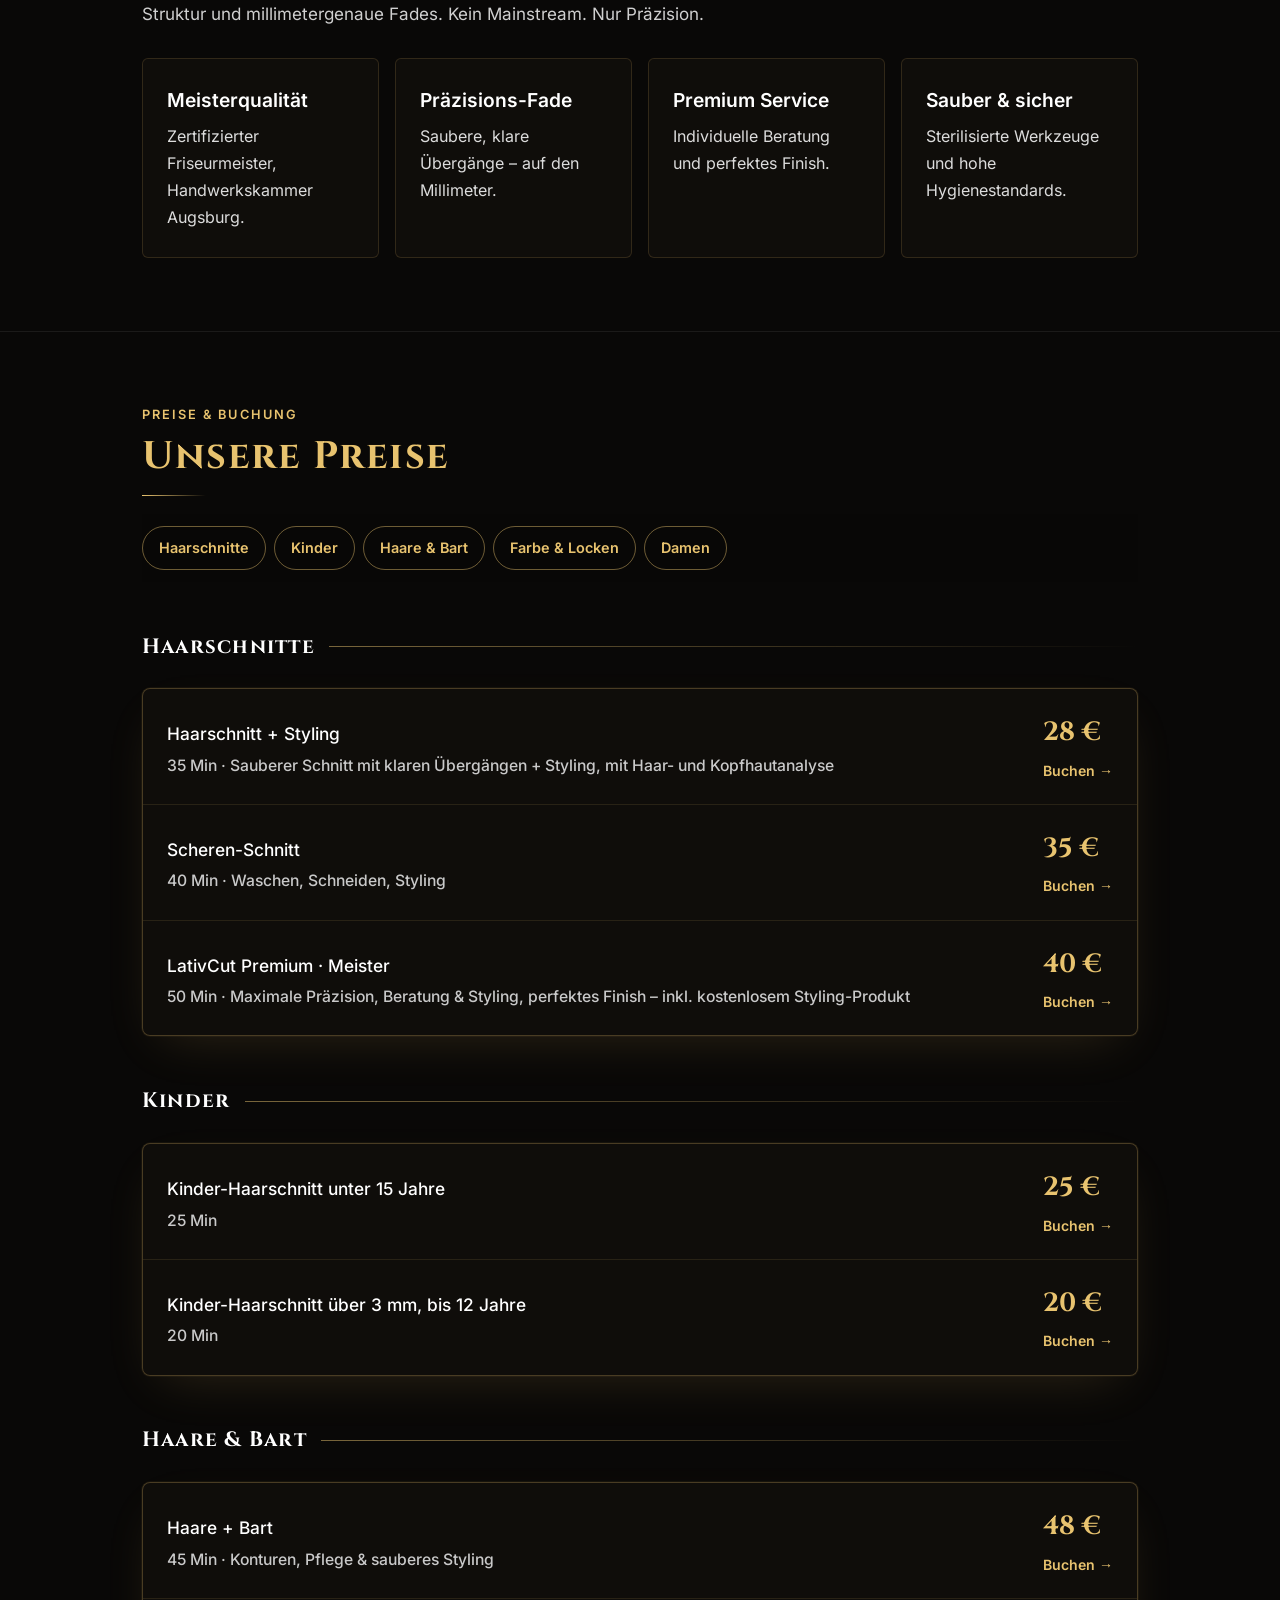
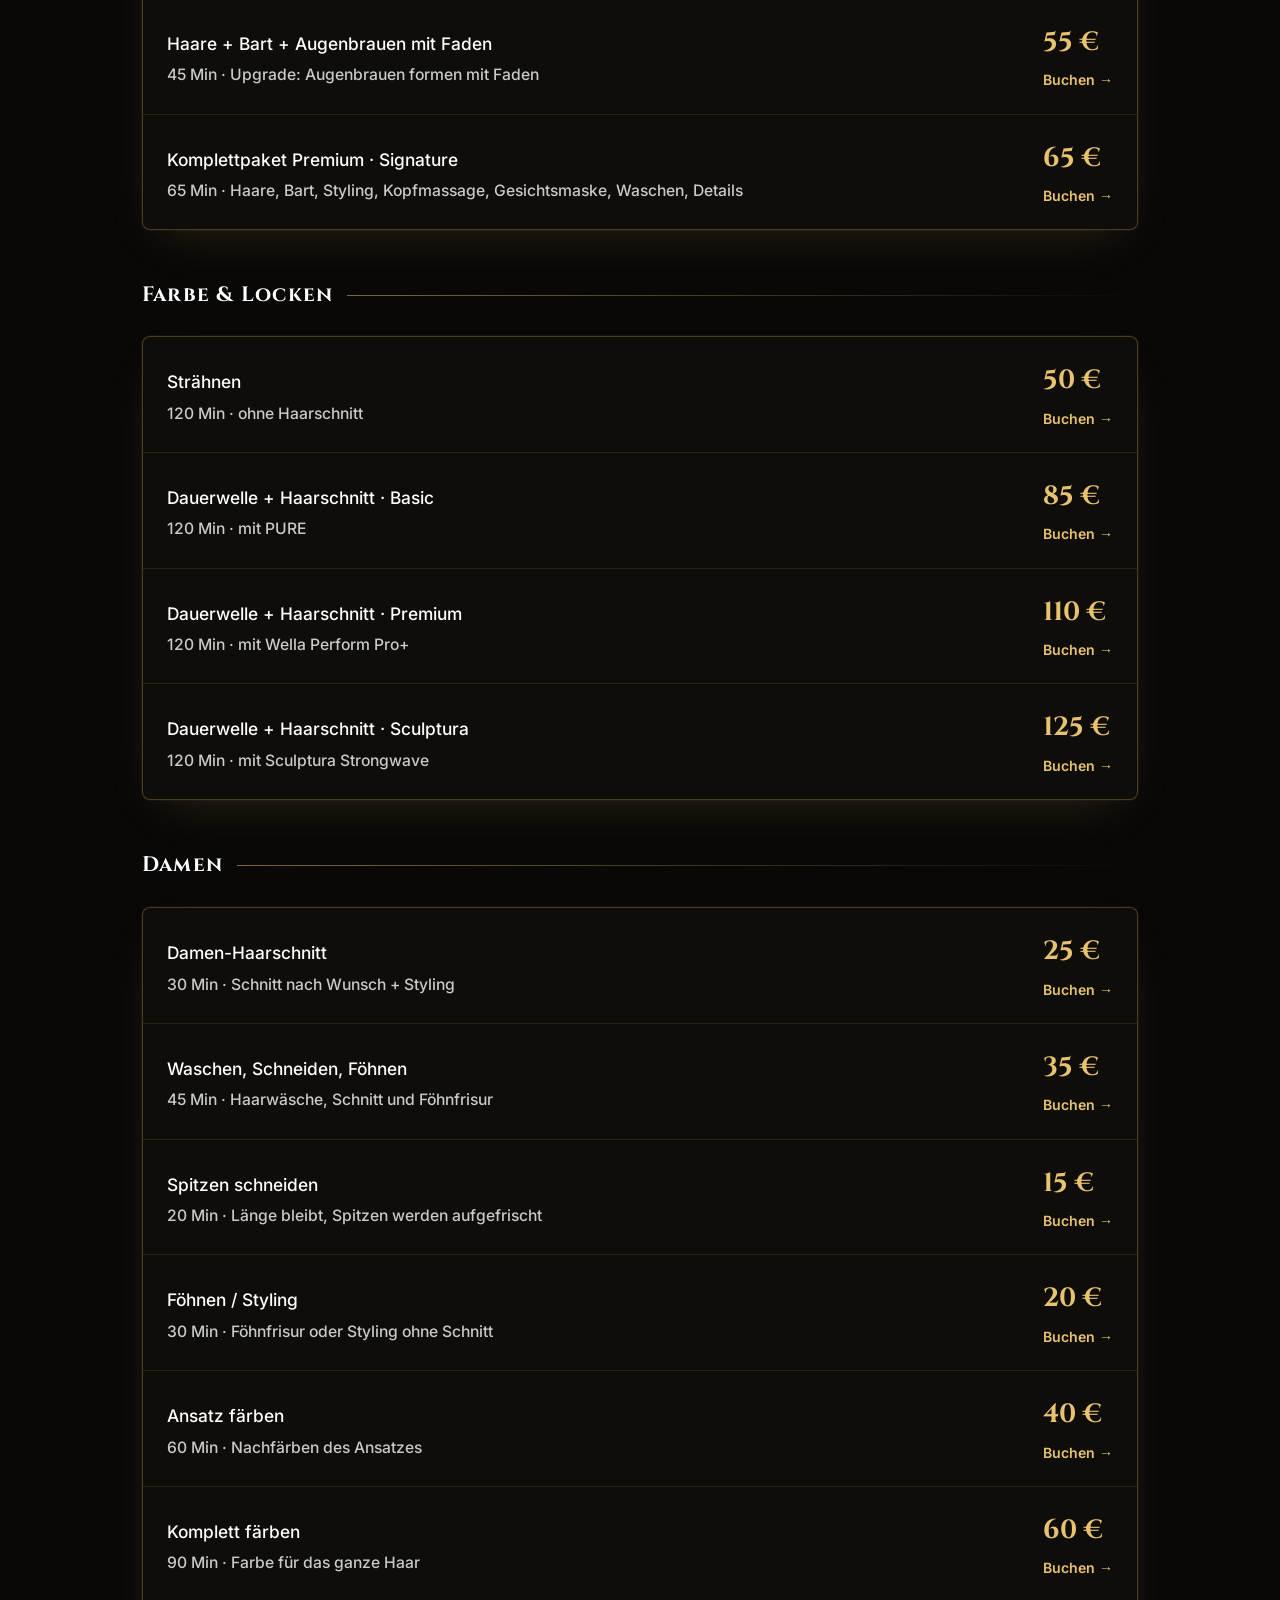
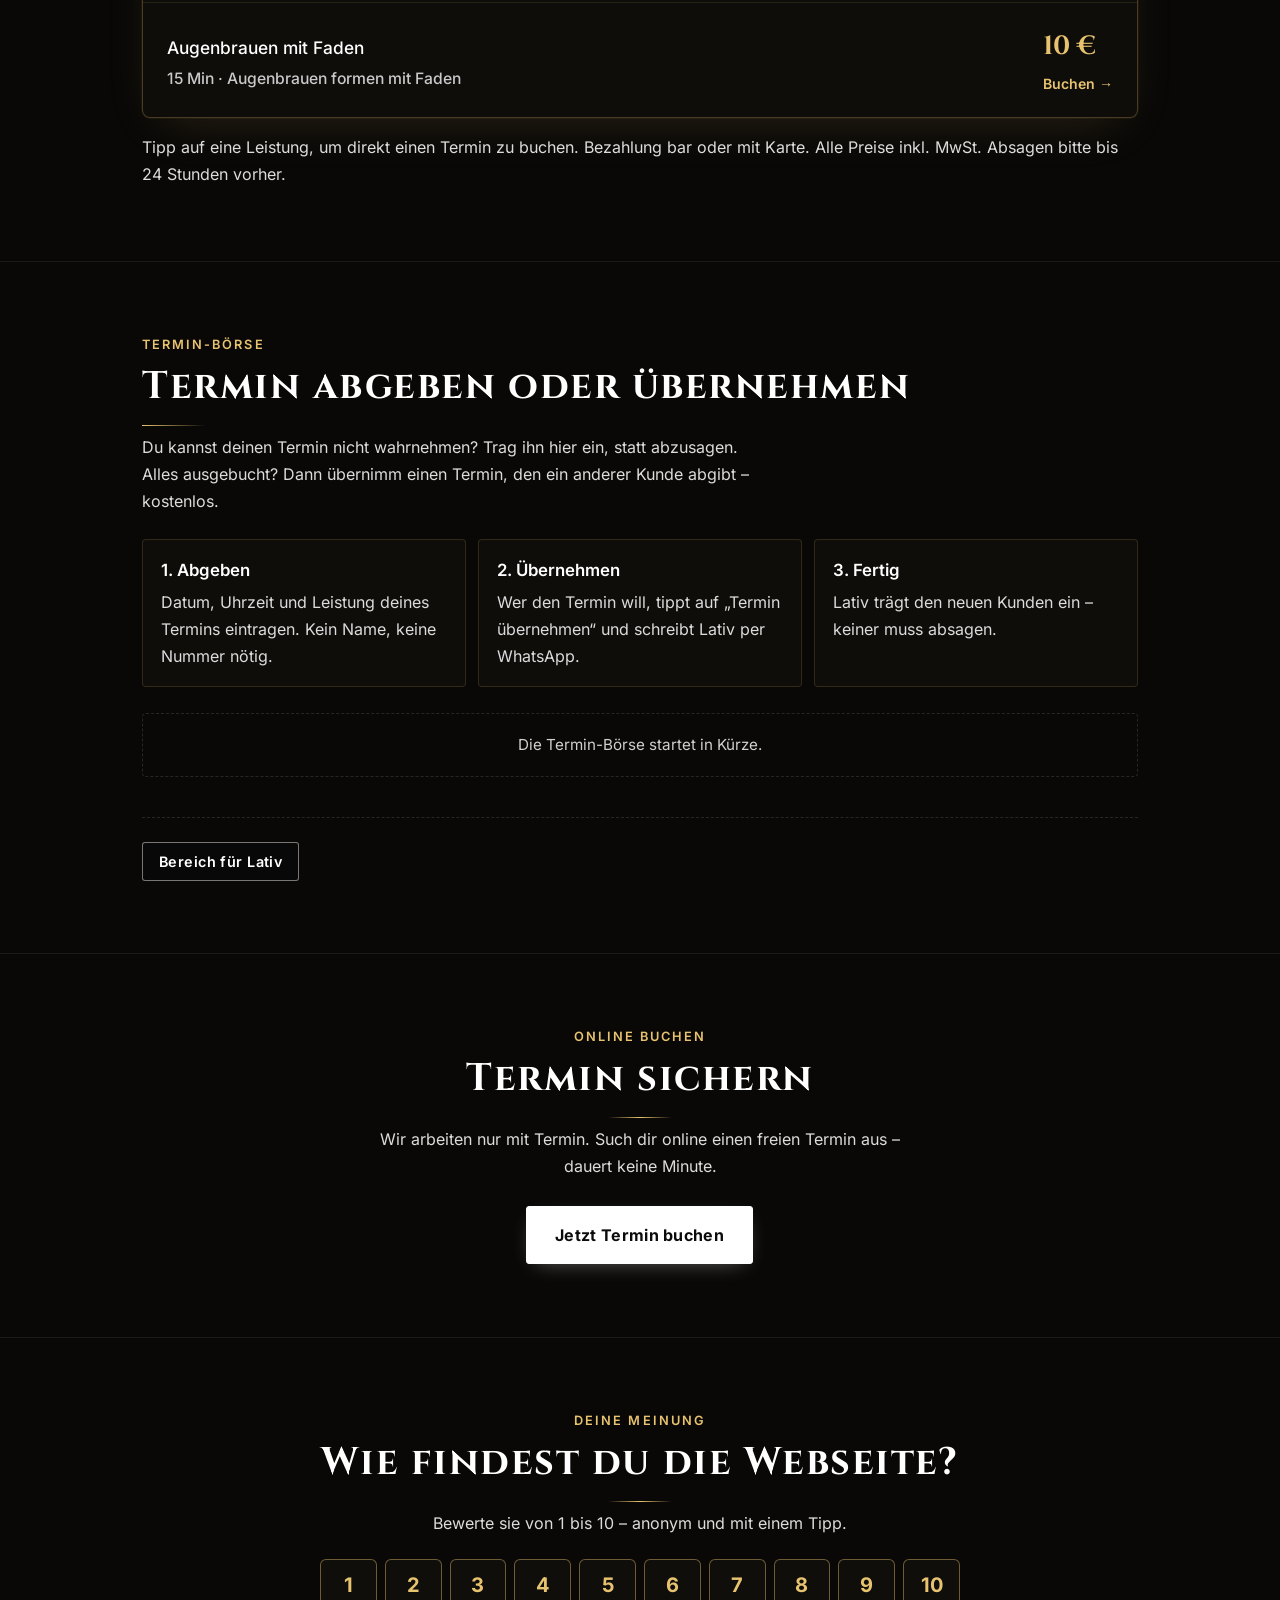
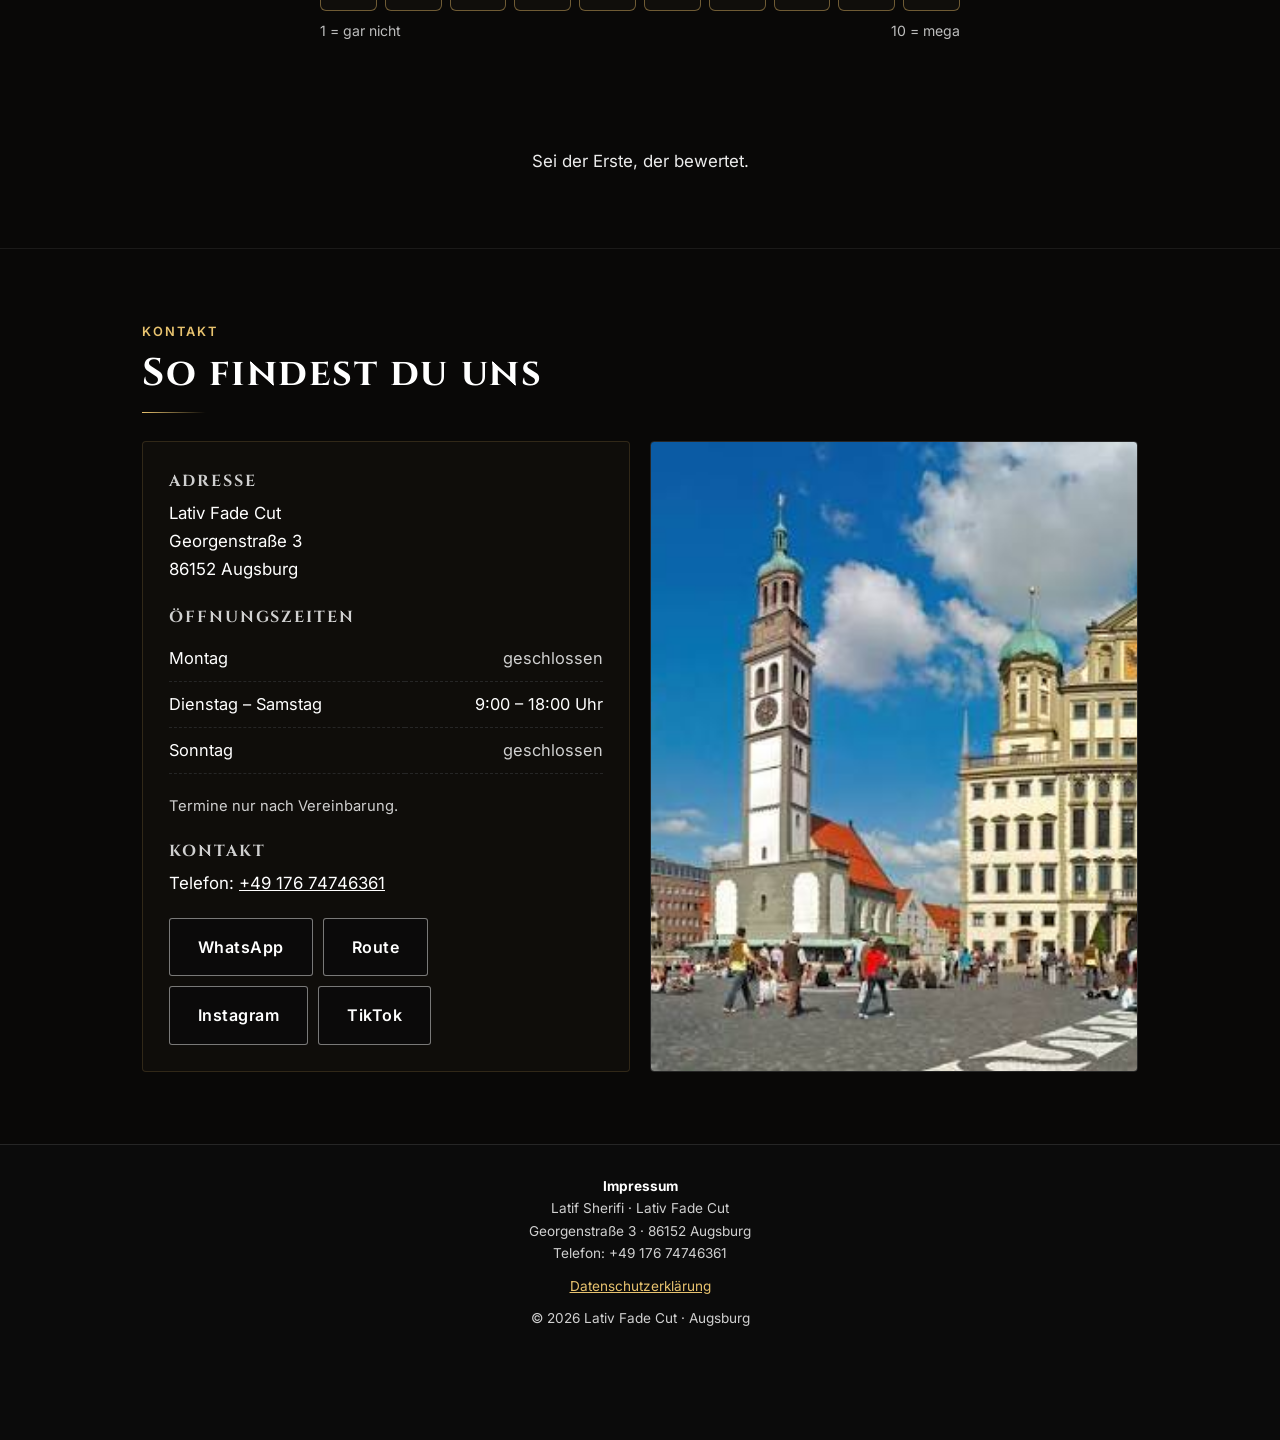
==== commit 11256a5b: "Termin-Börse neu Co-Authored-By: Claude Opus 5.5 <noreply@anthropic.com> Claude-Session: https://cla" ====
--- a/index.html
+++ b/index.html
@@ -349,24 +349,23 @@
     <div class="wrap">
       <div class="eyebrow">Termin-Börse</div>
       <h2>Termin abgeben oder übernehmen</h2>
-      <p class="tb-intro">Du kannst deinen Termin nicht wahrnehmen? Tausch ihn einfach mit jemandem, der keinen Termin hat – kostenlos. Alles ausgebucht? Hier findest du Termine, die andere Kunden abgeben.</p>
+      <p class="tb-intro">Du kannst deinen Termin nicht wahrnehmen? Trag ihn hier ein, statt abzusagen. Alles ausgebucht? Dann übernimm einen Termin, den ein anderer Kunde abgibt – kostenlos.</p>
 
       <div class="tb-steps">
-        <div class="tb-step"><b>1. Eintragen</b>Datum, Uhrzeit und Leistung deines Termins angeben.</div>
-        <div class="tb-step"><b>2. Jemand übernimmt</b>Ein anderer Kunde tippt auf „Übernehmen“ und meldet sich bei dir.</div>
-        <div class="tb-step"><b>3. Fertig</b>Keiner muss absagen – Lativ weiß Bescheid, wer kommt.</div>
+        <div class="tb-step"><b>1. Abgeben</b>Datum, Uhrzeit und Leistung deines Termins eintragen. Kein Name, keine Nummer nötig.</div>
+        <div class="tb-step"><b>2. Übernehmen</b>Wer den Termin will, tippt auf „Termin übernehmen“ und schreibt Lativ per WhatsApp.</div>
+        <div class="tb-step"><b>3. Fertig</b>Lativ trägt den neuen Kunden ein – keiner muss absagen.</div>
       </div>
 
       <div id="tbClosed" class="empty hidden">Die Termin-Börse startet in Kürze.</div>
 
       <div id="tbOpen">
-        <button class="btn btn-gold" id="btnAbgeben">+ Meinen Termin abgeben</button>
+        <button class="btn btn-gold" id="btnAbgeben">Meinen Termin abgeben</button>
 
         <div class="panel hidden" id="formAbgeben">
           <div style="font-family:Cinzel,serif;font-size:1.2rem">Termin abgeben</div>
-          <label class="field">Dein Vorname<input id="aName" maxlength="30" autocomplete="given-name"></label>
           <label class="field">Datum<input id="aDate" type="date"></label>
-          <label class="field">Uhrzeit<input id="aTime" type="time" step="900"></label>
+          <label class="field">Uhrzeit<input id="aTime" type="time" step="300"></label>
           <label class="field">Leistung
             <select id="aService">
               <option>Haarschnitt + Styling</option>
@@ -387,11 +386,11 @@
               <option>Augenbrauen mit Faden</option>
             </select>
           </label>
-          <label class="field">Deine Handynummer (sieht nur, wer übernimmt, und Lativ)<input id="aPhone" type="tel" maxlength="25" autocomplete="tel" placeholder="0176 …"></label>
           <input id="aWeb" type="text" tabindex="-1" autocomplete="off" style="position:absolute;left:-9999px" aria-hidden="true">
+          <p class="what" style="margin-top:12px">Es wird nur Datum, Uhrzeit und Leistung angezeigt. Lativ sieht in seinem Kalender, wessen Termin es ist.</p>
           <div class="err" id="aErr"></div>
           <div class="actions">
-            <button class="btn btn-gold btn-sm" id="aSend">Veröffentlichen</button>
+            <button class="btn btn-gold btn-sm" id="aSend">Eintragen</button>
             <button class="btn btn-ghost btn-sm" id="aCancel">Abbrechen</button>
           </div>
         </div>
@@ -533,112 +532,81 @@
   // ================= TERMIN-BÖRSE =================
   // Web-App-URL aus Google Apps Script hier eintragen:
   var API_URL = "";
+  var WA = "4917674746361";   // WhatsApp von Lativ
 
   var DAYS = ["So","Mo","Di","Mi","Do","Fr","Sa"];
-  var offers = [], openId = null;
+  var offers = [], PIN = "";
   function $(id){ return document.getElementById(id); }
   function esc(s){ return String(s == null ? "" : s).replace(/[&<>"']/g,function(c){return {"&":"&amp;","<":"&lt;",">":"&gt;",'"':"&quot;","'":"&#39;"}[c];}); }
   function fmt(o){ var x=new Date(o.datum+"T12:00"); return DAYS[x.getDay()]+" "+x.getDate()+"."+(x.getMonth()+1)+". – "+o.uhrzeit+" Uhr"; }
-  function waLink(tel, text){
-    var d = String(tel).replace(/\D/g,"");
-    if (d.indexOf("00") === 0) d = d.slice(2); else if (d.indexOf("0") === 0) d = "49" + d.slice(1);
-    return "https://wa.me/" + d + "?text=" + encodeURIComponent(text);
-  }
   function msg(html){ $("tbMsg").innerHTML = html ? '<div class="panel">'+html+'</div>' : ""; }
-
   function api(method, params, body){
     var url = API_URL + (params ? "?" + new URLSearchParams(params).toString() : "");
-    var opt = method === "POST" ? { method:"POST", body: JSON.stringify(body) } : {};
+    var opt = method === "POST" ? { method:"POST", body: JSON.stringify(body) } : { cache:"no-store" };
     return fetch(url, opt).then(function(r){ return r.json(); });
   }
+  function waText(o){
+    return "https://wa.me/" + WA + "?text=" + encodeURIComponent("Hallo Lativ, ich möchte einen Termin aus der Termin-Börse übernehmen: " + fmt(o) + " (" + o.leistung + "). Mein Name: ");
+  }
 
   function load(){
-    return api("GET").then(function(res){
-      offers = res.ok ? res.offers : [];
-      render();
-    }).catch(function(){
-      $("offers").innerHTML = '<div class="empty">Die Börse ist gerade nicht erreichbar. Bitte später nochmal versuchen.</div>';
+    return api("GET").then(function(res){ offers = res.ok ? res.offers : []; render(); })
+      .catch(function(){ $("offers").innerHTML = '<div class="empty">Die Börse ist gerade nicht erreichbar. Bitte später nochmal versuchen.</div>'; });
+  }
+  function render(){
+    var list = offers.filter(function(o){ return !o.vergeben; })
+      .sort(function(a,b){ return (a.datum+a.uhrzeit).localeCompare(b.datum+b.uhrzeit); });
+    if (!list.length){ $("offers").innerHTML = '<div class="empty">Gerade keine Termine in der Börse.</div>'; return; }
+    $("offers").innerHTML = list.map(function(o){
+      return '<div class="offer"><div class="top"><div><div class="when">'+esc(fmt(o))+'</div><div class="what">'+esc(o.leistung)+'</div></div><span class="pill free">Frei</span></div>'+
+        '<div class="actions" style="margin-top:4px"><a class="btn btn-gold btn-sm" href="'+esc(waText(o))+'" target="_blank" rel="noopener">Termin übernehmen</a></div></div>';
+    }).join("");
+  }
+
+  var fA = $("formAbgeben"), bA = $("btnAbgeben");
+  bA.onclick = function(){ fA.classList.remove("hidden"); bA.classList.add("hidden"); msg(""); $("aDate").focus(); };
+  $("aCancel").onclick = function(){ fA.classList.add("hidden"); bA.classList.remove("hidden"); $("aErr").textContent=""; };
+  $("aDate").min = new Date().toISOString().slice(0,10);
+  ["aDate","aTime"].forEach(function(id){ $(id).addEventListener("input",function(){ $("aErr").textContent=""; }); });
+  $("aSend").onclick = function(){
+    var b = this, dt=$("aDate").value, tm=$("aTime").value;
+    if (!dt || !tm){ $("aErr").textContent = "Bitte Datum und Uhrzeit angeben."; return; }
+    b.disabled = true; b.textContent = "Moment …";
+    api("POST", null, { action:"create", datum:dt, uhrzeit:tm, leistung:$("aService").value, website:$("aWeb").value })
+      .then(function(res){
+        b.disabled = false; b.textContent = "Eintragen";
+        if (!res.ok){ $("aErr").textContent = res.error === "datum" ? "Das Datum liegt in der Vergangenheit." : res.error === "doppelt" ? "Dieser Termin steht schon in der Börse." : res.error === "voll" ? "Die Börse ist gerade voll. Bitte später nochmal versuchen." : "Bitte prüfe deine Angaben."; return; }
+        $("aDate").value = $("aTime").value = "";
+        $("aCancel").click();
+        msg('<b>✓ Dein Termin steht in der Börse.</b><br><span class="what">Sobald ihn jemand übernehmen will, meldet sich Lativ bei dir. Bis dahin gilt dein Termin weiter.</span>');
+        load();
+      }).catch(function(){ b.disabled = false; b.textContent = "Eintragen"; $("aErr").textContent = "Keine Verbindung. Bitte nochmal versuchen."; });
+  };
+
+  // ----- Bereich für Lativ -----
+  function adminLoad(){
+    return api("GET", { action:"admin", pin:PIN }).then(function(res){
+      if (!res.ok){ $("pinErr").textContent = "Falscher PIN."; return false; }
+      $("adminLogin").classList.add("hidden"); $("adminView").classList.remove("hidden");
+      $("log").innerHTML = res.rows.length ? res.rows.map(function(r){
+        return '<div class="logrow"><b>'+esc(fmt(r))+'</b> · '+esc(r.leistung)+'<small>'+(r.status === "vergeben" ? "✓ vergeben" : "offen")+'</small>'+
+          '<div class="actions" style="margin-top:8px">'+(r.status === "vergeben" ? "" : '<button class="btn btn-gold btn-sm" data-mark="'+esc(r.id)+'">Als vergeben markieren</button>')+
+          '<button class="btn btn-ghost btn-sm" data-del="'+esc(r.id)+'">Löschen</button></div></div>';
+      }).join("") : '<div class="what">Noch keine Einträge.</div>';
+      return true;
     });
   }
-
-  function render(){
-    var list = offers.slice().sort(function(a,b){ return (a.vergeben?1:0)-(b.vergeben?1:0) || (a.datum+a.uhrzeit).localeCompare(b.datum+b.uhrzeit); });
-    if (!list.length){ $("offers").innerHTML = '<div class="empty">Gerade keine Termine in der Börse.</div>'; return; }
-    $("offers").innerHTML = list.map(function(o){
-      var pill = '<span class="pill free">Tausch</span>';
-      var body;
-      if (o.vergeben) body = '<div class="what">✓ Vergeben</div>';
-      else if (openId === o.id) body =
-        '<label class="field">Dein Name<input id="tName" maxlength="40" autocomplete="name"></label>'+
-        '<label class="field">Deine Handynummer<input id="tPhone" type="tel" maxlength="25" autocomplete="tel"></label>'+
-        '<div class="err" id="tErr"></div>'+
-        '<div class="actions"><button class="btn btn-gold btn-sm" data-confirm="'+esc(o.id)+'">Termin übernehmen</button><button class="btn btn-ghost btn-sm" data-cancel="1">Abbrechen</button></div>';
-      else body = '<div class="actions" style="margin-top:4px"><button class="btn btn-gold btn-sm" data-take="'+esc(o.id)+'">Übernehmen</button></div>';
-      return '<div class="offer'+(o.vergeben?' taken':'')+'"><div class="top"><div><div class="when">'+esc(fmt(o))+'</div><div class="what">'+esc(o.leistung)+' · abgegeben von '+esc(o.vorname)+'</div></div>'+pill+'</div>'+body+'</div>';
-    }).join("");
-  }
-
-  $("offers").addEventListener("click", function(e){
-    var b = e.target.closest("button"); if (!b) return;
-    if (b.dataset.take){ openId = b.dataset.take; render(); var i=$("tName"); if(i) i.focus(); return; }
-    if (b.dataset.cancel){ openId = null; render(); return; }
-    if (b.dataset.confirm){
-      var n = $("tName").value.trim(), p = $("tPhone").value.trim();
-      if (!n || p.replace(/\D/g,"").length < 6){ $("tErr").textContent = "Bitte Name und Handynummer eingeben."; return; }
-      var o = offers.find(function(x){ return x.id == b.dataset.confirm; });
-      b.disabled = true; b.textContent = "Moment …";
-      api("POST", null, { action:"take", id:o.id, name:n, telefon:p }).then(function(res){
-        if (!res.ok){
-          $("tErr").textContent = res.error === "vergeben" ? "Zu spät – der Termin wurde gerade vergeben." : "Das hat nicht geklappt. Bitte nochmal versuchen.";
-          b.disabled = false; b.textContent = "Termin übernehmen"; if (res.error === "vergeben") load(); return;
-        }
-        openId = null;
-        var text = "Hi " + res.vorname + ", ich habe deinen Termin bei Lativ Fade Cut übernommen (" + fmt(o) + ", " + o.leistung + "). Ich bin " + n + ".";
-        msg('<b>✓ Termin übernommen!</b><br><span class="what">Melde dich jetzt bei '+esc(res.vorname)+'. Lativ weiß schon Bescheid, dass du kommst.</span>'+
-            '<div class="actions"><a class="btn btn-gold btn-sm" href="'+esc(waLink(res.telefon, text))+'" target="_blank" rel="noopener">WhatsApp an '+esc(res.vorname)+'</a></div>'+
-            '<div class="what" style="margin-top:8px">Nummer: '+esc(res.telefon)+'</div>');
-        load();
-        $("tbMsg").scrollIntoView({behavior:"smooth", block:"center"});
-      }).catch(function(){ $("tErr").textContent = "Keine Verbindung. Bitte nochmal versuchen."; b.disabled = false; b.textContent = "Termin übernehmen"; });
-    }
-  });
-
-  var fA = $("formAbgeben"), bA = $("btnAbgeben");
-  bA.onclick = function(){ fA.classList.remove("hidden"); bA.classList.add("hidden"); msg(""); $("aName").focus(); };
-  $("aCancel").onclick = function(){ fA.classList.add("hidden"); bA.classList.remove("hidden"); $("aErr").textContent=""; };
-  $("aDate").min = new Date().toISOString().slice(0,10);
-  ["aName","aDate","aTime","aPhone"].forEach(function(id){ $(id).addEventListener("input",function(){ $("aErr").textContent=""; }); });
-  $("aSend").onclick = function(){
-    var b = this, n=$("aName").value.trim(), dt=$("aDate").value, tm=$("aTime").value, ph=$("aPhone").value.trim();
-    if (!n || !dt || !tm || ph.replace(/\D/g,"").length < 6){ $("aErr").textContent = "Bitte alle Felder ausfüllen."; return; }
-    b.disabled = true; b.textContent = "Moment …";
-    api("POST", null, { action:"create", vorname:n, datum:dt, uhrzeit:tm, leistung:$("aService").value, telefon:ph, website:$("aWeb").value })
-      .then(function(res){
-        b.disabled = false; b.textContent = "Veröffentlichen";
-        if (!res.ok){ $("aErr").textContent = res.error === "datum" ? "Das Datum liegt in der Vergangenheit." : res.error === "voll" ? "Die Börse ist gerade voll. Bitte später nochmal versuchen." : "Bitte prüfe deine Angaben."; return; }
-        $("aName").value = $("aDate").value = $("aTime").value = $("aPhone").value = "";
-        $("aCancel").click();
-        msg('<b>✓ Dein Termin steht in der Börse.</b><br><span class="what">Wenn ihn jemand übernimmt, meldet er sich per WhatsApp oder Anruf bei dir.</span>');
-        load();
-      }).catch(function(){ b.disabled = false; b.textContent = "Veröffentlichen"; $("aErr").textContent = "Keine Verbindung. Bitte nochmal versuchen."; });
-  };
-
   $("btnAdmin").onclick = function(){ $("adminLogin").classList.toggle("hidden"); };
   $("pinOk").onclick = function(){
     if (!API_URL) { $("pinErr").textContent = "Die Börse ist noch nicht verbunden."; return; }
-    api("GET", { action:"admin", pin:$("pin").value }).then(function(res){
-      if (!res.ok){ $("pinErr").textContent = "Falscher PIN."; return; }
-      $("adminLogin").classList.add("hidden"); $("adminView").classList.remove("hidden");
-      $("btnAdmin").textContent = "Bereich für Lativ (offen)";
-      $("log").innerHTML = res.rows.length ? res.rows.map(function(r){
-        var head = r.status === "vergeben"
-          ? '<b>'+esc(r.vorname)+'</b> → <b>'+esc(r.uebernommen_von)+'</b>'
-          : '<b>'+esc(r.vorname)+'</b> · noch offen';
-        var tel = 'Abgeber: '+esc(r.telefon_abgeber) + (r.status === "vergeben" ? ' · Übernehmer: '+esc(r.telefon_uebernehmer) : '');
-        return '<div class="logrow">'+head+'<small>'+esc(fmt(r))+' · '+esc(r.leistung)+'</small><small>'+tel+'</small></div>';
-      }).join("") : '<div class="what">Noch keine Einträge.</div>';
-    }).catch(function(){ $("pinErr").textContent = "Keine Verbindung."; });
+    PIN = $("pin").value; adminLoad().catch(function(){ $("pinErr").textContent = "Keine Verbindung."; });
   };
+  $("log").addEventListener("click", function(e){
+    var b = e.target.closest("button"); if (!b) return;
+    var action = b.dataset.mark ? "mark" : b.dataset.del ? "delete" : ""; if (!action) return;
+    b.disabled = true;
+    api("POST", null, { action:action, id:b.dataset.mark || b.dataset.del, pin:PIN }).then(function(){ adminLoad(); load(); });
+  });
 
   if (!API_URL){ $("tbOpen").classList.add("hidden"); $("tbClosed").classList.remove("hidden"); }
   else load();
@@ -1144,7 +1112,7 @@
   let mine = null; try { mine = localStorage.getItem("lfc-bewertung"); } catch(e) {}
   for (let n = 1; n <= 10; n++) scale.insertAdjacentHTML("beforeend", '<button type="button" data-n="' + n + '" aria-label="' + n + ' von 10">' + n + '</button>');
   const get = n => fetch(API + "get/" + KEY(n)).then(r => r.ok ? r.json() : { value:0 }).then(d => +d.value || 0).catch(() => 0);
-  function show(counts){
+  function showVotes(counts){
     const total = counts.reduce((a, b) => a + b, 0);
     if (!total) { result.textContent = mine ? "Danke für deine Bewertung!" : "Sei der Erste, der bewertet."; return; }
     const avg = counts.reduce((a, c, i) => a + c * (i + 1), 0) / total;
@@ -1154,17 +1122,17 @@
     bars.innerHTML = counts.map(c => '<i style="height:' + Math.max(3, c / mx * 100) + '%"></i>').join("");
     bars.classList.remove("hidden");
   }
-  function load(){ return Promise.all([1,2,3,4,5,6,7,8,9,10].map(get)).then(show); }
-  function lock(){ scale.classList.add("done"); scale.querySelectorAll("button").forEach(b => { b.disabled = true; if (b.dataset.n === mine) b.classList.add("mine"); }); }
-  if (mine) lock();
+  function loadVotes(){ return Promise.all([1,2,3,4,5,6,7,8,9,10].map(get)).then(showVotes); }
+  function lockVotes(){ scale.classList.add("done"); scale.querySelectorAll("button").forEach(b => { b.disabled = true; if (b.dataset.n === mine) b.classList.add("mine"); }); }
+  if (mine) lockVotes();
   scale.addEventListener("click", e => {
     const b = e.target.closest("button"); if (!b || mine) return;
     mine = b.dataset.n; try { localStorage.setItem("lfc-bewertung", mine); } catch(err) {}
-    lock(); result.textContent = "Wird gespeichert …";
-    fetch(API + "hit/" + KEY(mine)).catch(() => {}).then(load);
+    lockVotes(); result.textContent = "Wird gespeichert …";
+    fetch(API + "hit/" + KEY(mine)).catch(() => {}).then(loadVotes);
   });
   // Ergebnisse laden, sobald man den Bereich erreicht
-  new IntersectionObserver((en, o) => { if (en[0].isIntersecting) { o.disconnect(); load(); } }).observe(scale);
+  new IntersectionObserver((en, o) => { if (en[0].isIntersecting) { o.disconnect(); loadVotes(); } }).observe(scale);
 }
 </script>
 
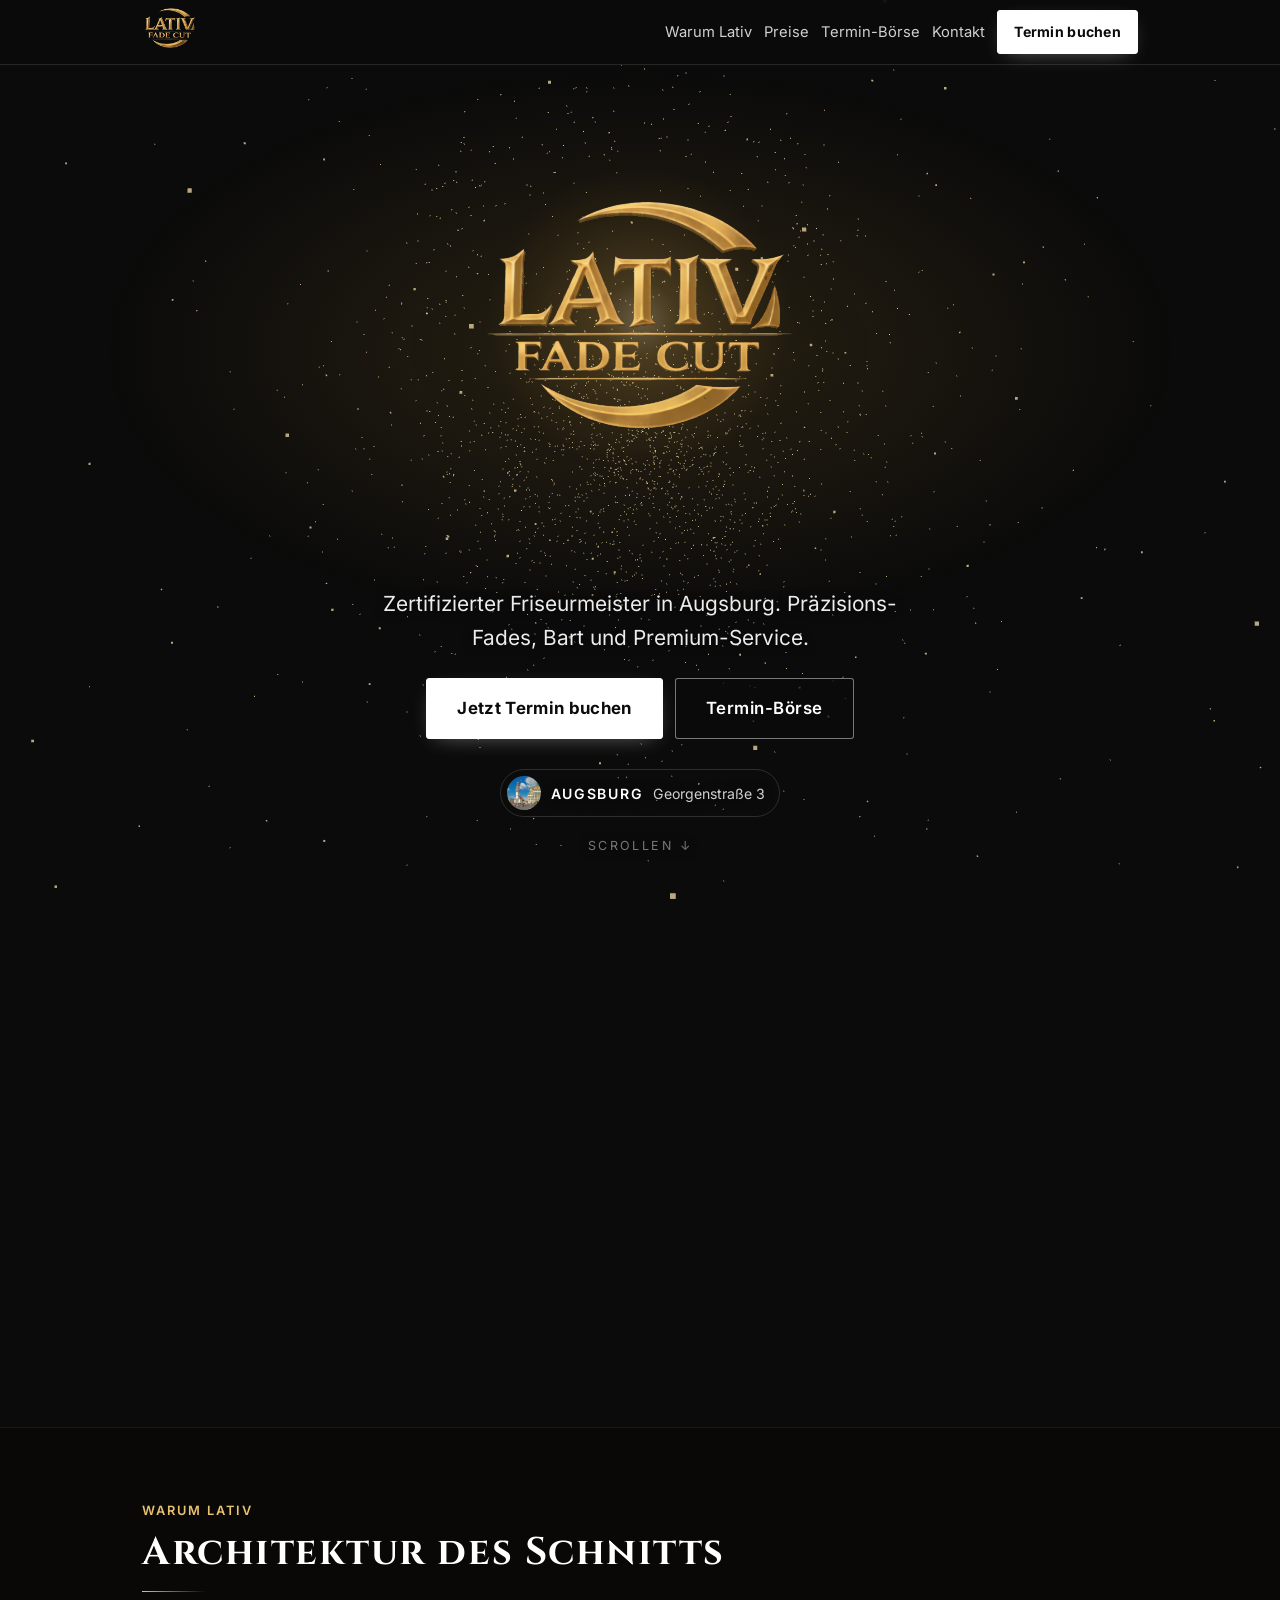
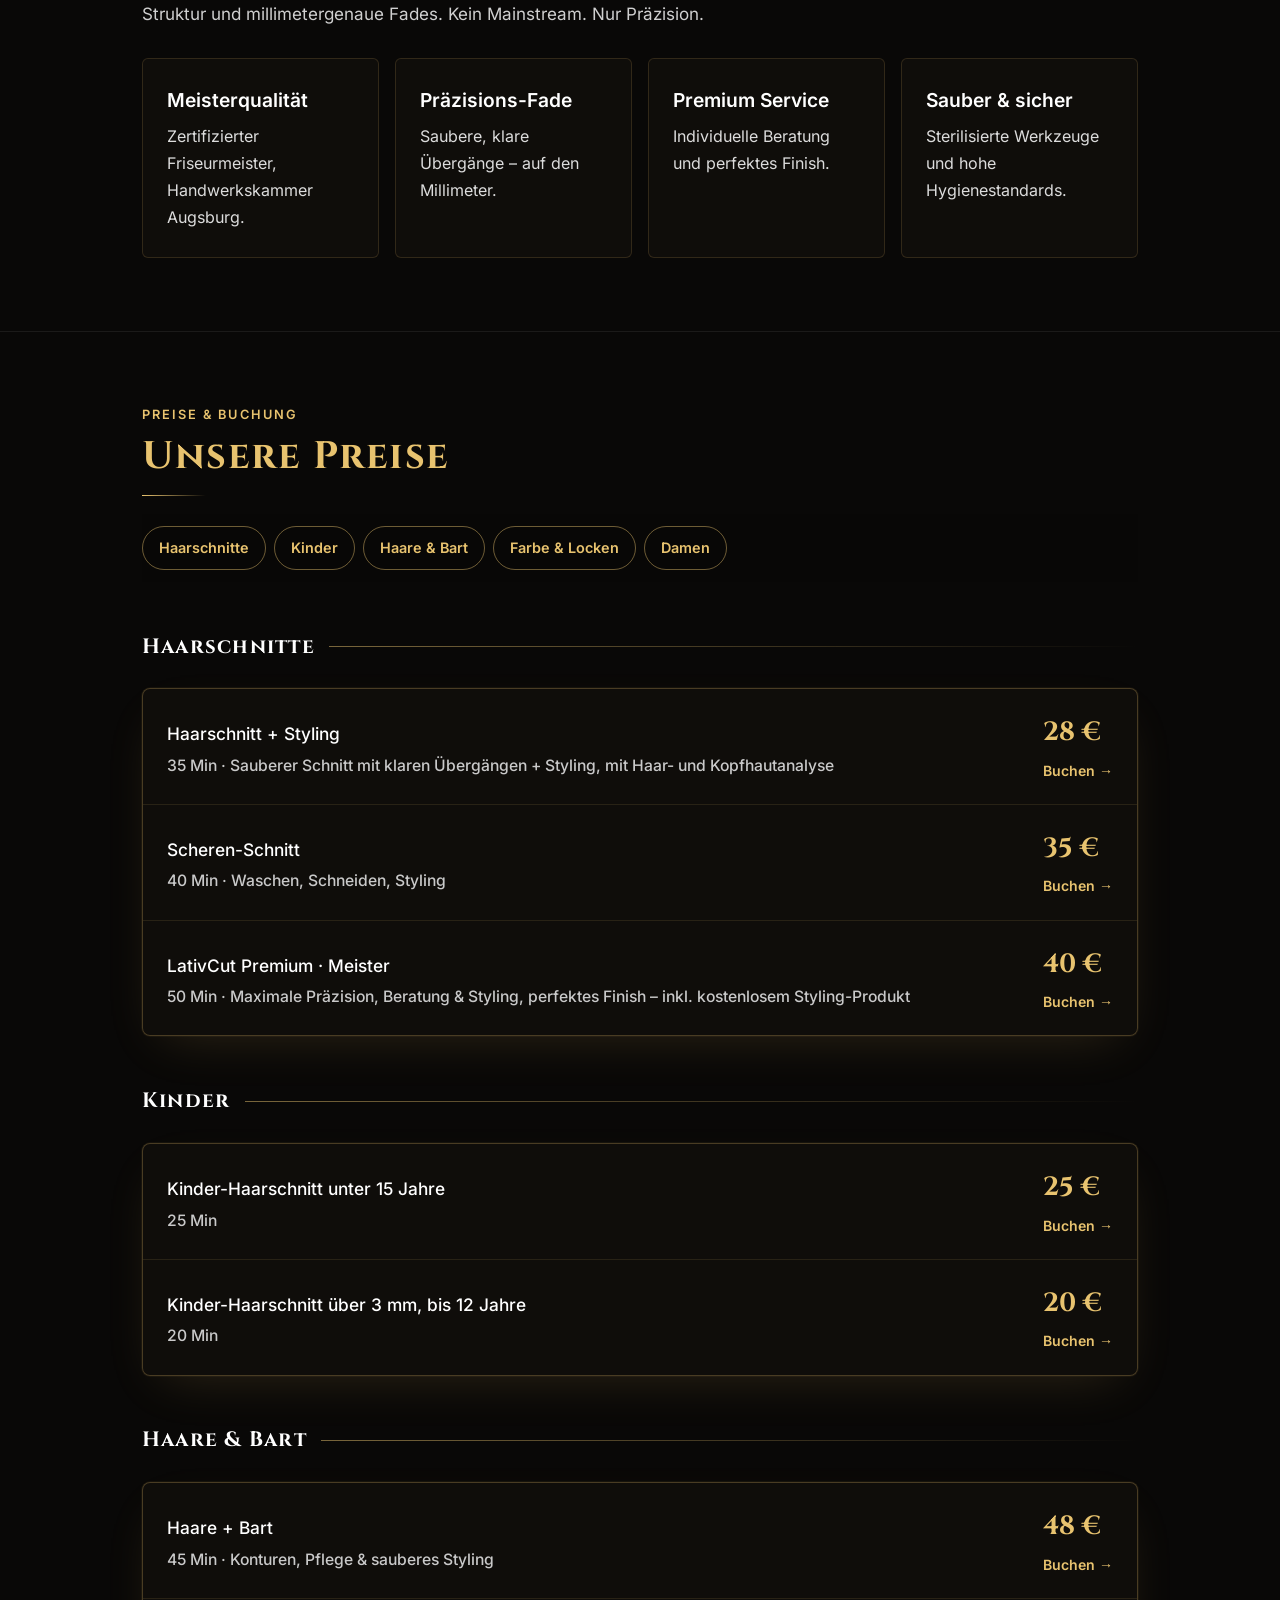
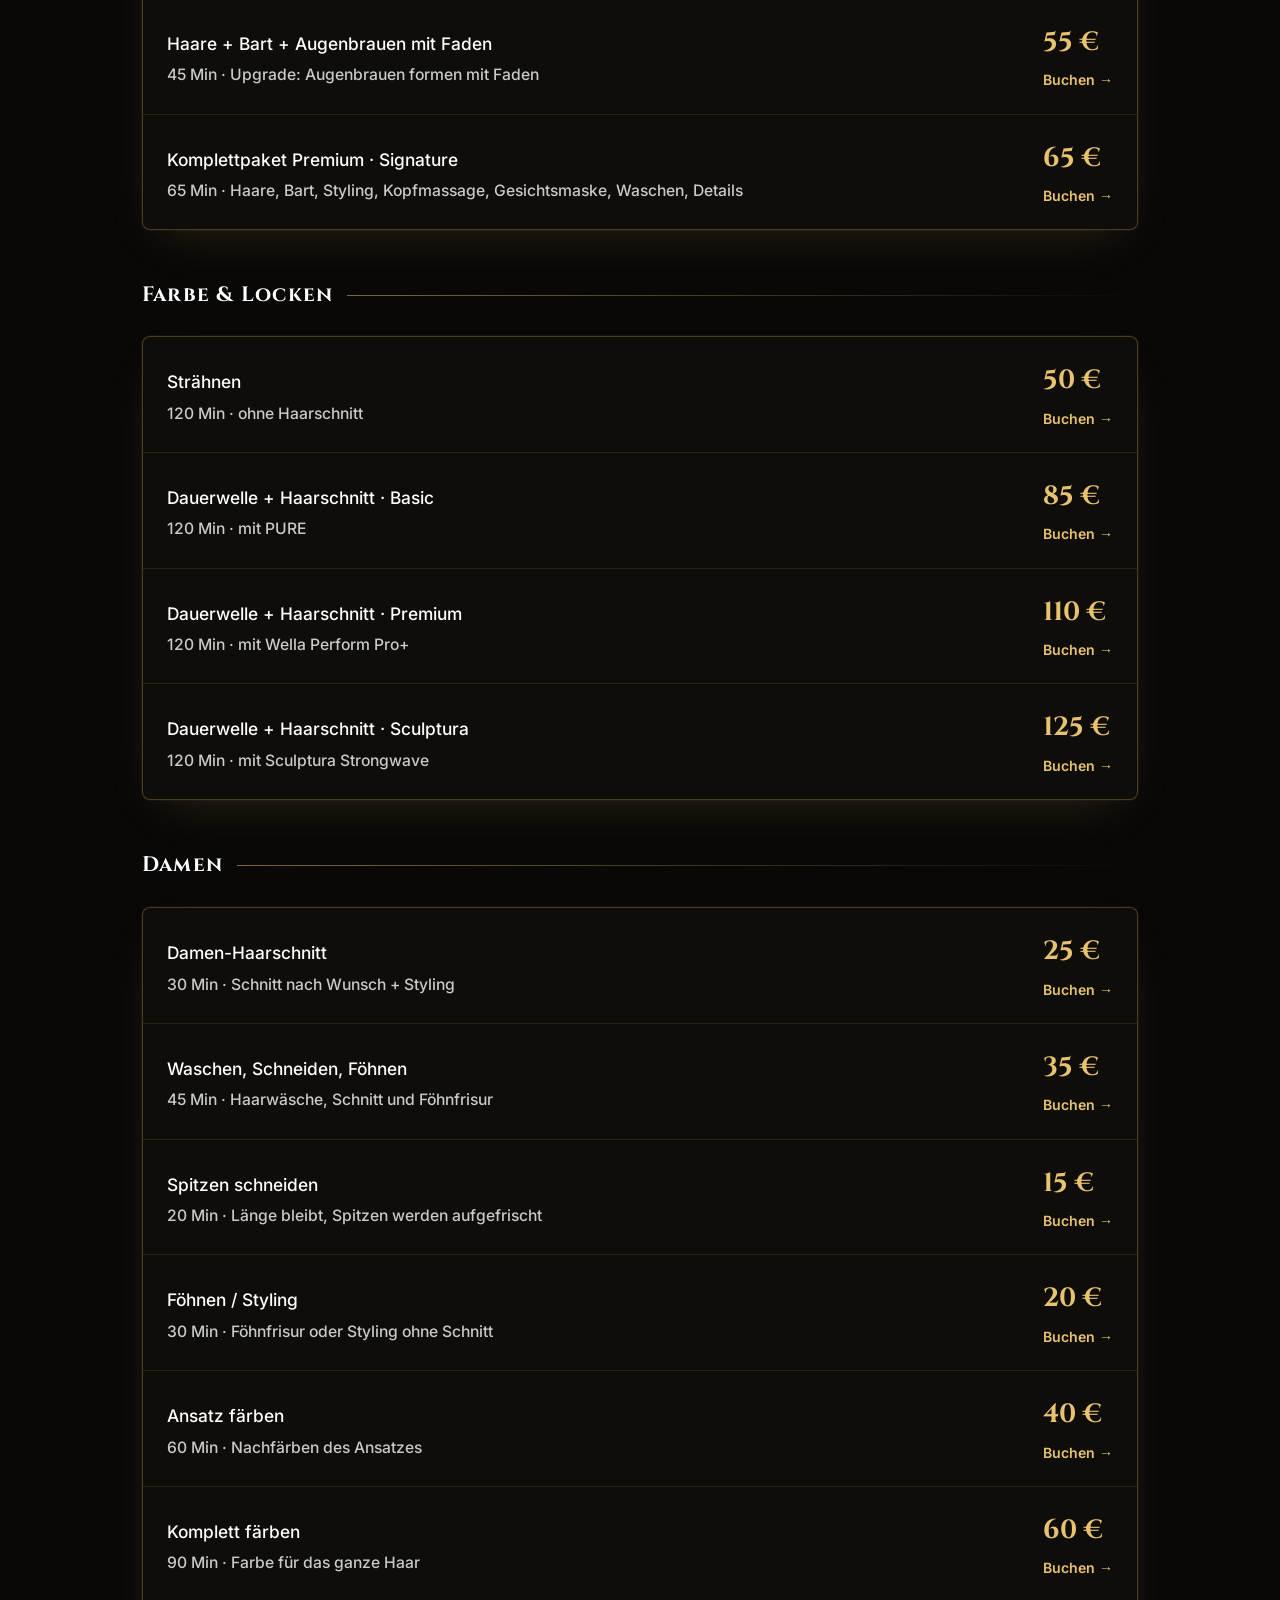
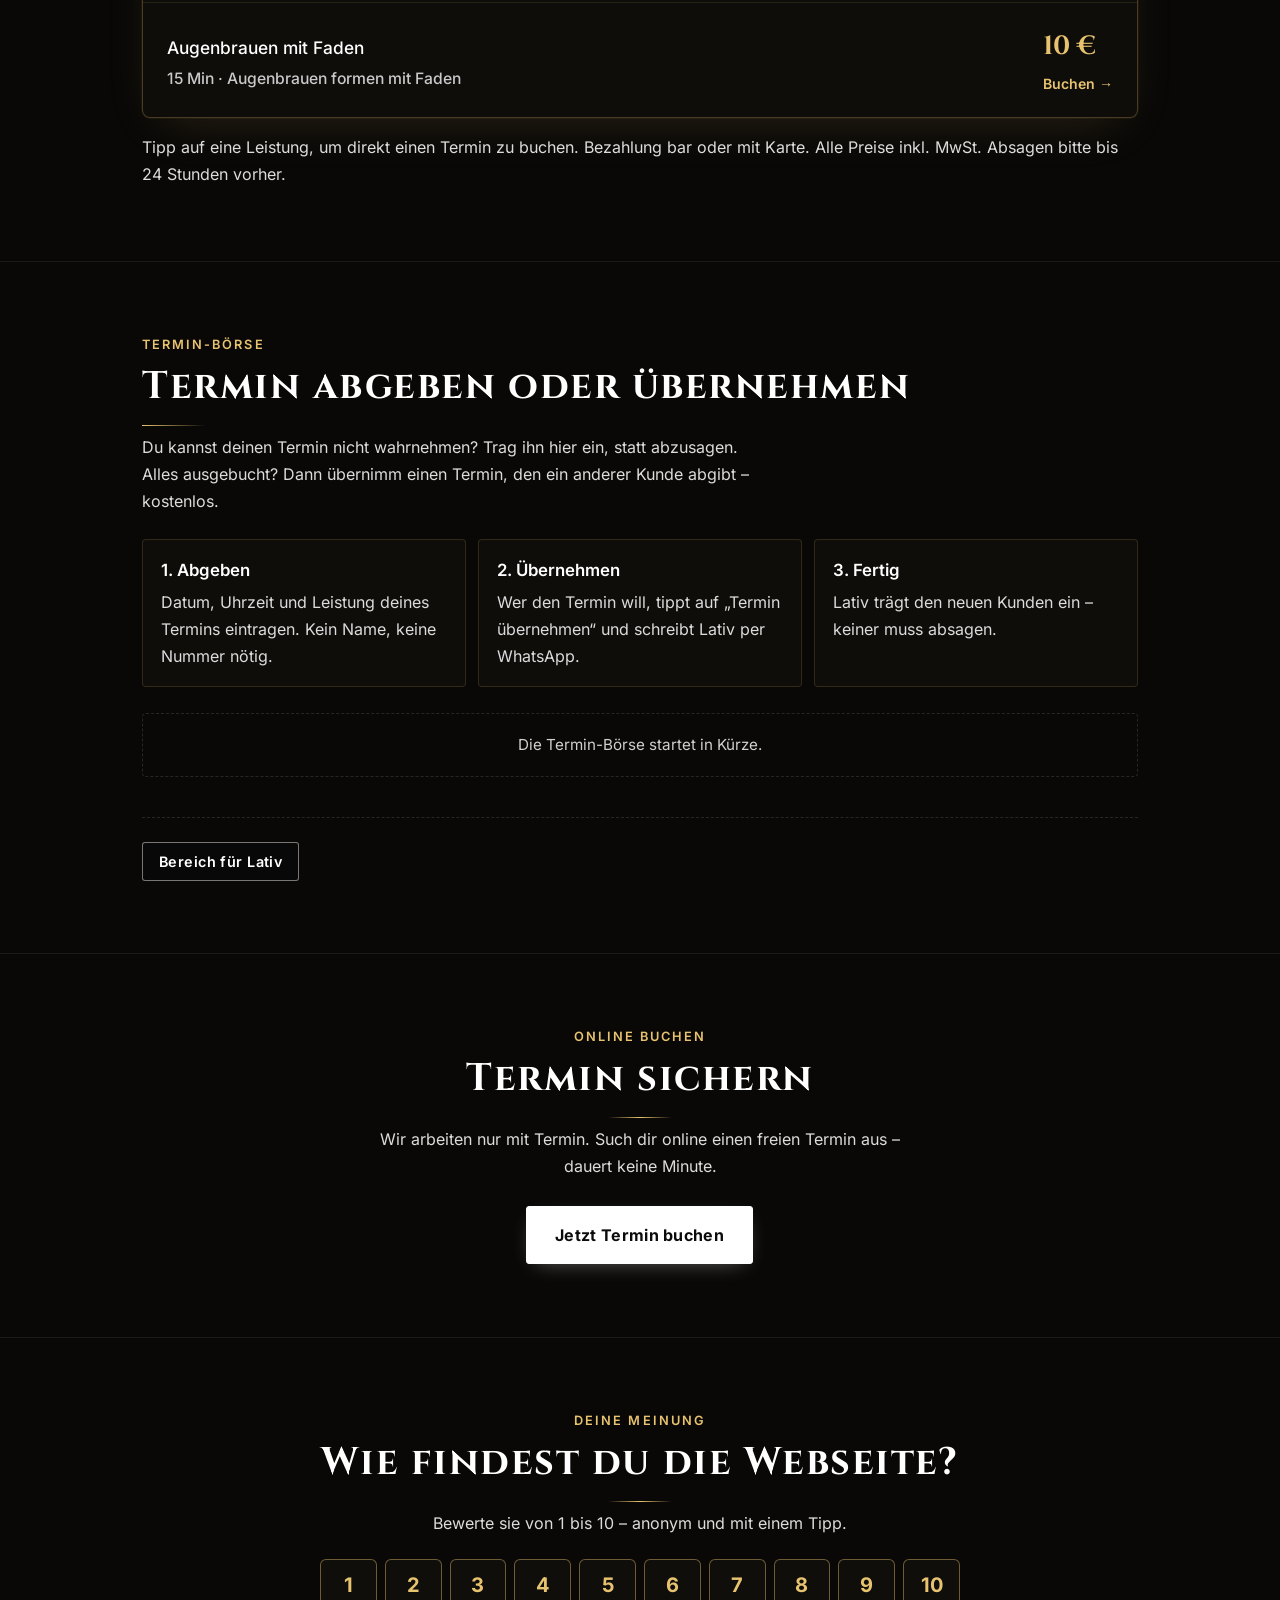
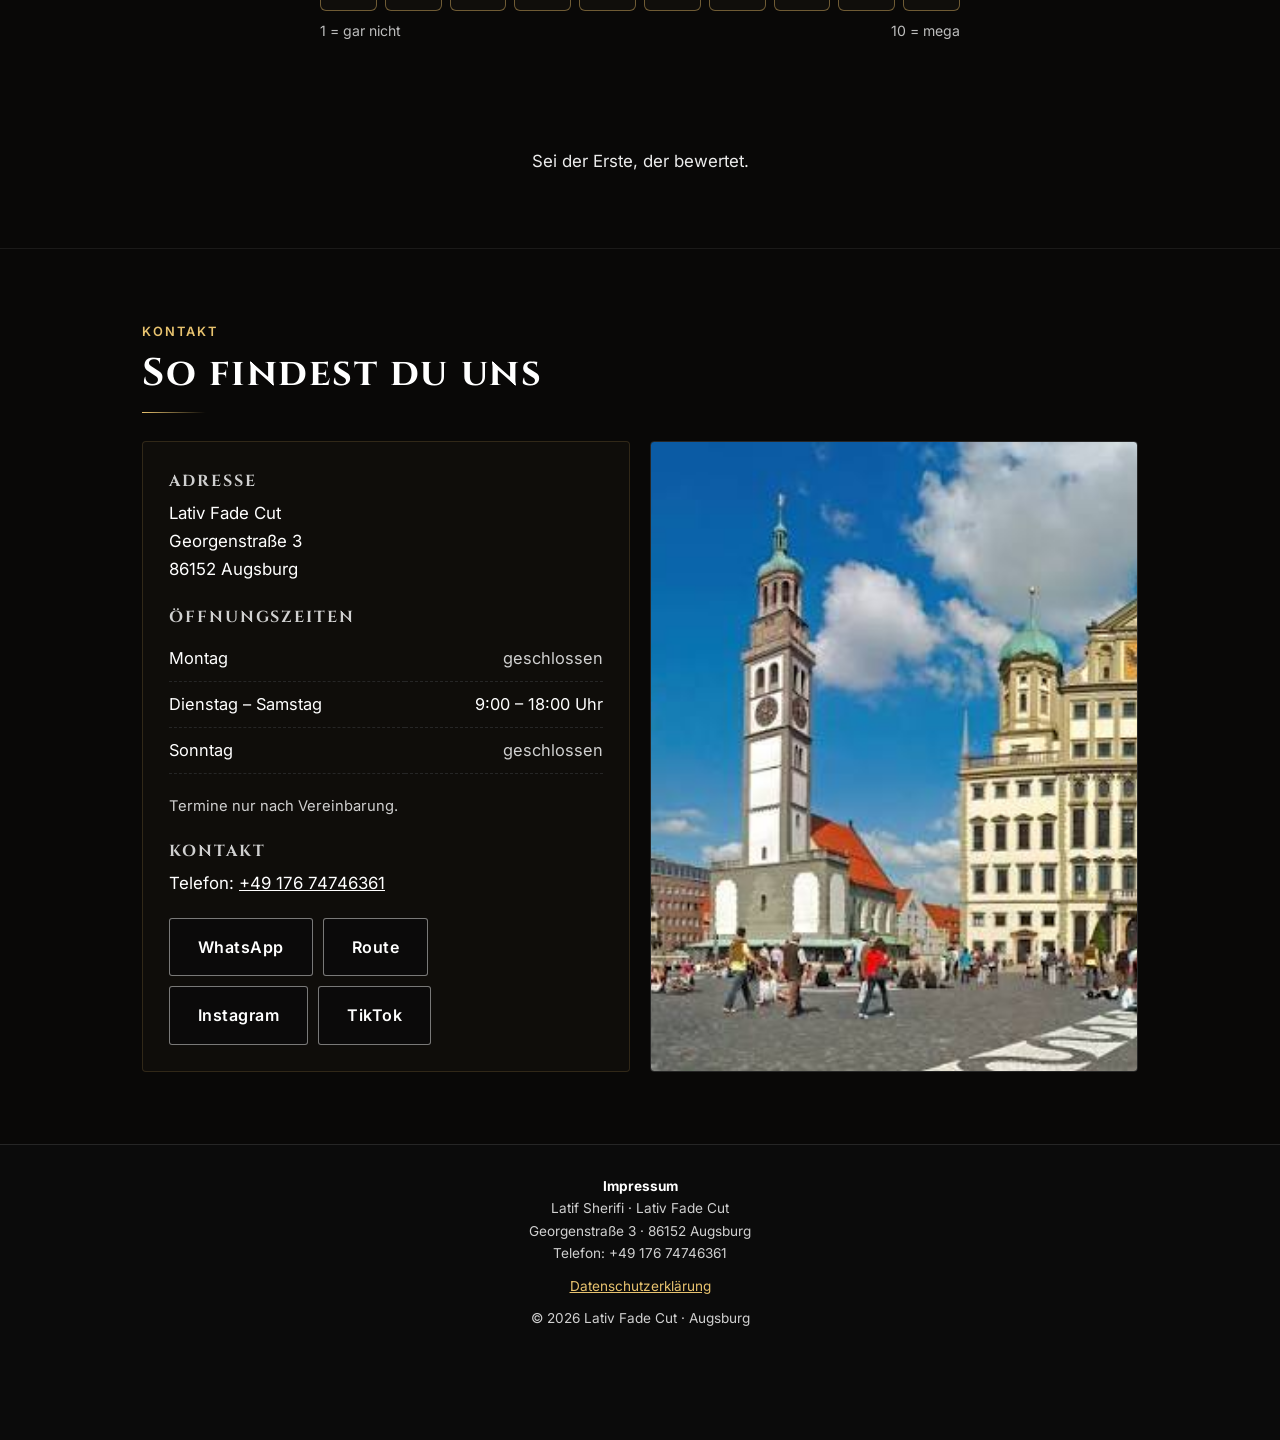
==== commit e991d182: "Logo sofort sichtbar Co-Authored-By: Claude Opus 5.5 <noreply@anthropic.com> Claude-Session: https:/" ====
--- a/index.html
+++ b/index.html
@@ -5,7 +5,18 @@
 <meta name="viewport" content="width=device-width, initial-scale=1">
 <title>Lativ Fade Cut – Friseur in Augsburg</title>
 <meta name="description" content="Lativ Fade Cut – Friseurmeister in Augsburg. Fade, Locken, Farbe, Damen- und Herrenhaarschnitte. Georgenstraße 3, 86152 Augsburg. Termin online buchen oder über die Termin-Börse übernehmen.">
+<link rel="canonical" href="https://www.lativfadecut.de/">
+<meta property="og:type" content="website">
+<meta property="og:title" content="Lativ Fade Cut – Friseur in Augsburg">
+<meta property="og:description" content="Friseurmeister in Augsburg: Fades, Locken, Farbe, Damen- und Herrenhaarschnitte. Termin online buchen.">
+<meta property="og:url" content="https://www.lativfadecut.de/">
+<meta property="og:image" content="https://www.lativfadecut.de/img/logo.png">
+<meta property="og:locale" content="de_DE">
+<script type="application/ld+json">
+{"@context":"https://schema.org","@type":"HairSalon","name":"Lativ Fade Cut","url":"https://www.lativfadecut.de/","logo":"https://www.lativfadecut.de/img/logo.png","image":"https://www.lativfadecut.de/img/logo.png","telephone":"+4917674746361","priceRange":"€€","address":{"@type":"PostalAddress","streetAddress":"Georgenstraße 3","postalCode":"86152","addressLocality":"Augsburg","addressCountry":"DE"},"openingHoursSpecification":[{"@type":"OpeningHoursSpecification","dayOfWeek":["Tuesday","Wednesday","Thursday","Friday","Saturday"],"opens":"09:00","closes":"18:00"}],"sameAs":["https://www.instagram.com/lativfadecut1","https://www.tiktok.com/@lativfadecut"]}
+</script>
 <link rel="icon" href="img/logo.png">
+<link rel="preload" as="image" href="img/logo.png" fetchpriority="high">
 <link rel="stylesheet" href="fonts.css">
 <style>
   :root{
@@ -44,7 +55,7 @@
   .hero{position:relative;height:118vh}
   .stage{position:sticky;top:64px;height:calc(100vh - 64px);height:calc(100svh - 64px);overflow:hidden;display:flex;flex-direction:column;justify-content:flex-end;align-items:center;text-align:center;padding:0 22px 44px;background:radial-gradient(ellipse 60% 48% at 50% 34%,rgba(201,154,60,.16),transparent 70%)}
   .stage canvas{position:absolute;inset:0;width:100%;height:100%;display:block;touch-action:pan-y}
-  .stage img.logo{position:absolute;left:50%;top:30%;transform:translate(-50%,-50%);width:min(380px,78vw);height:auto}
+  .stage img.logo{position:absolute;left:50%;top:30%;transform:translate(-50%,-50%);width:min(380px,78vw);height:auto;z-index:1}
   .stage.gl img.logo{display:none}
   .stage.flat img.logo{animation:float3d 6s ease-in-out infinite}
   @keyframes float3d{0%,100%{transform:translate(-50%,-50%) perspective(800px) rotateY(-14deg)}50%{transform:translate(-50%,-54%) perspective(800px) rotateY(14deg)}}
@@ -270,7 +281,7 @@
   <div class="hero">
     <div class="stage" id="stage">
       <canvas id="logo3d" aria-hidden="true"></canvas>
-      <img class="logo" src="img/logo.png" alt="Lativ Fade Cut Logo">
+      <img class="logo" src="img/logo.png" alt="Lativ Fade Cut Logo" fetchpriority="high">
       <div class="copy">
         <p class="lead">Zertifizierter Friseurmeister in Augsburg. Präzisions-Fades, Bart und Premium-Service.</p>
         <div class="cta">
@@ -626,7 +637,6 @@
     canvas.classList.add("fly"); document.querySelector("main").prepend(canvas);
     const dockEl = document.getElementById("dock");
     renderer.setPixelRatio(Math.min(devicePixelRatio, 2));          // volle Retina-Schärfe
-    stage.classList.add("gl");
 
     const scene = new THREE.Scene();
     const camera = new THREE.PerspectiveCamera(35, 1, 0.1, 100);
@@ -885,6 +895,8 @@
       const tan = Math.tan(THREE.MathUtils.degToRad(camera.fov / 2));
       camera.position.set(0, 0, (H / ppw) / (2 * tan)); camera.updateProjectionMatrix();
       startPx = 64 + free / 2;
+      const im = stage.querySelector("img.logo");
+      if (im) { im.style.top = (free / 2) + "px"; im.style.width = (LW * ppw) + "px"; }
       upMat.uniforms.uLen.value = H / ppw * 0.85;
     }
     size(); new ResizeObserver(size).observe(stage); addEventListener("resize", size);
@@ -892,6 +904,9 @@
     let mx = 0, my = 0, tx = 0, ty = 0;
     addEventListener("pointermove", e => { tx = e.clientX / innerWidth * 2 - 1; ty = e.clientY / innerHeight * 2 - 1; }, { passive:true });
 
+    // Alle Effekte einmal vorab vorbereiten, damit das erste Scrollen nicht ruckelt
+    let glOn = false;
+    try { landShock.visible = true; renderer.compile(scene, camera); landShock.visible = false; } catch (err) {}
     const t0 = performance.now();
     const clamp = (x) => Math.min(1, Math.max(0, x));
     const back = (x) => { const c = 2.2; return 1 + (c + 1) * Math.pow(x - 1, 3) + c * Math.pow(x - 1, 2); };
@@ -905,10 +920,9 @@
       const s = 0;
 
       // 1) Kern lädt auf (0–1.3 s)  2) Logo knallt rein (1.3 s)  3) HUD läuft
-      const charge = clamp(time / 1.3), slam = clamp((time - 1.25) / 0.45), hit = time - 1.45;
-      const hudIn = clamp((time - 0.2) / 1.2);
-      group.visible = time > 1.25;
-      const sc = 0.15 + 0.85 * back(slam);
+      const charge = 1, hit = -1, hudIn = 1;   // kein Intro: Logo ist sofort da
+      group.visible = true;
+      const sc = 1;
       const DOCK_S = 0.52;
       group.scale.setScalar(sc * (1 + (DOCK_S - 1) * e));
       mats.forEach(m => { m.uniforms.uP.value = 1; m.uniforms.uTime.value = time; m.uniforms.uRot.value.set(group.rotation.x, group.rotation.y); });
@@ -936,7 +950,7 @@
       // Kern: lädt auf, Blitz beim Einschlag, dann ruhiges Pulsieren
       const flash = hit > 0 ? Math.exp(-hit * 4) : 0;
       core.scale.setScalar(1.2 + charge * 3.2 + flash * 5);
-      core.material.opacity = Math.min(1, charge * 0.55 + flash * 0.9) * (time > 1.6 ? 0.55 : 1) * fadeS;
+      core.material.opacity = Math.min(1, charge * 0.55 + flash * 0.9) * 0.55 * fadeS;
 
       // Teilchen: vor dem Einschlag spiralförmig nach innen, danach auf Umlaufbahnen
       const pull = time < 1.3 ? 1 - charge : 0;
@@ -947,7 +961,7 @@
       energy.material.opacity = energy.userData.op * hudIn * fadeS;
 
       // Schockwelle beim Einschlag + Puls-Wellen alle 3 s
-      if (hit > 0 && hit < 1.2) { shock.visible = true; shock.scale.setScalar(1.6 + hit * 4); shock.material.opacity = (1 - hit / 1.2) * 0.8; } else shock.visible = false;
+      shock.visible = false;
       waves.forEach((w, i) => { const ph = ((time - 2 + i) % 3) / 3; const on = time > 2 + i;
         w.scale.setScalar(2.2 + ph * 2.4); w.material.opacity = 0; });   // Puls-Ringe aus
 
@@ -974,7 +988,7 @@
       threadMat.uniforms.uTime.value = time;
       dust.rotation.y = time * 0.02;
       const show = dr.bottom > -40 || f < 1;
-      if (show) { renderer.render(scene, camera); cleared = false; }
+      if (show) { renderer.render(scene, camera); cleared = false; if (!glOn) { glOn = true; stage.classList.add("gl"); } }
       else if (!cleared) { renderer.clear(); cleared = true; }
       requestAnimationFrame(frame);
     }
@@ -1018,7 +1032,7 @@
   try { if (!window.THREE) throw 0; R3 = new THREE.WebGLRenderer({ canvas:cv, antialias:true, alpha:true }); } catch(e){ cv.style.display = "none"; }
   if (R3) {
     const TOUCH = matchMedia("(pointer:coarse)").matches;
-    R3.setPixelRatio(Math.min(devicePixelRatio, 2));
+    R3.setPixelRatio(Math.min(devicePixelRatio, TOUCH ? 1.5 : 2));
     const scene = new THREE.Scene(), cam = new THREE.PerspectiveCamera(55, 1, 0.1, 120); scene.add(cam);
     const ADD = { transparent:true, depthWrite:false, blending:THREE.AdditiveBlending };
     const GOLD = 0xe2b866;
